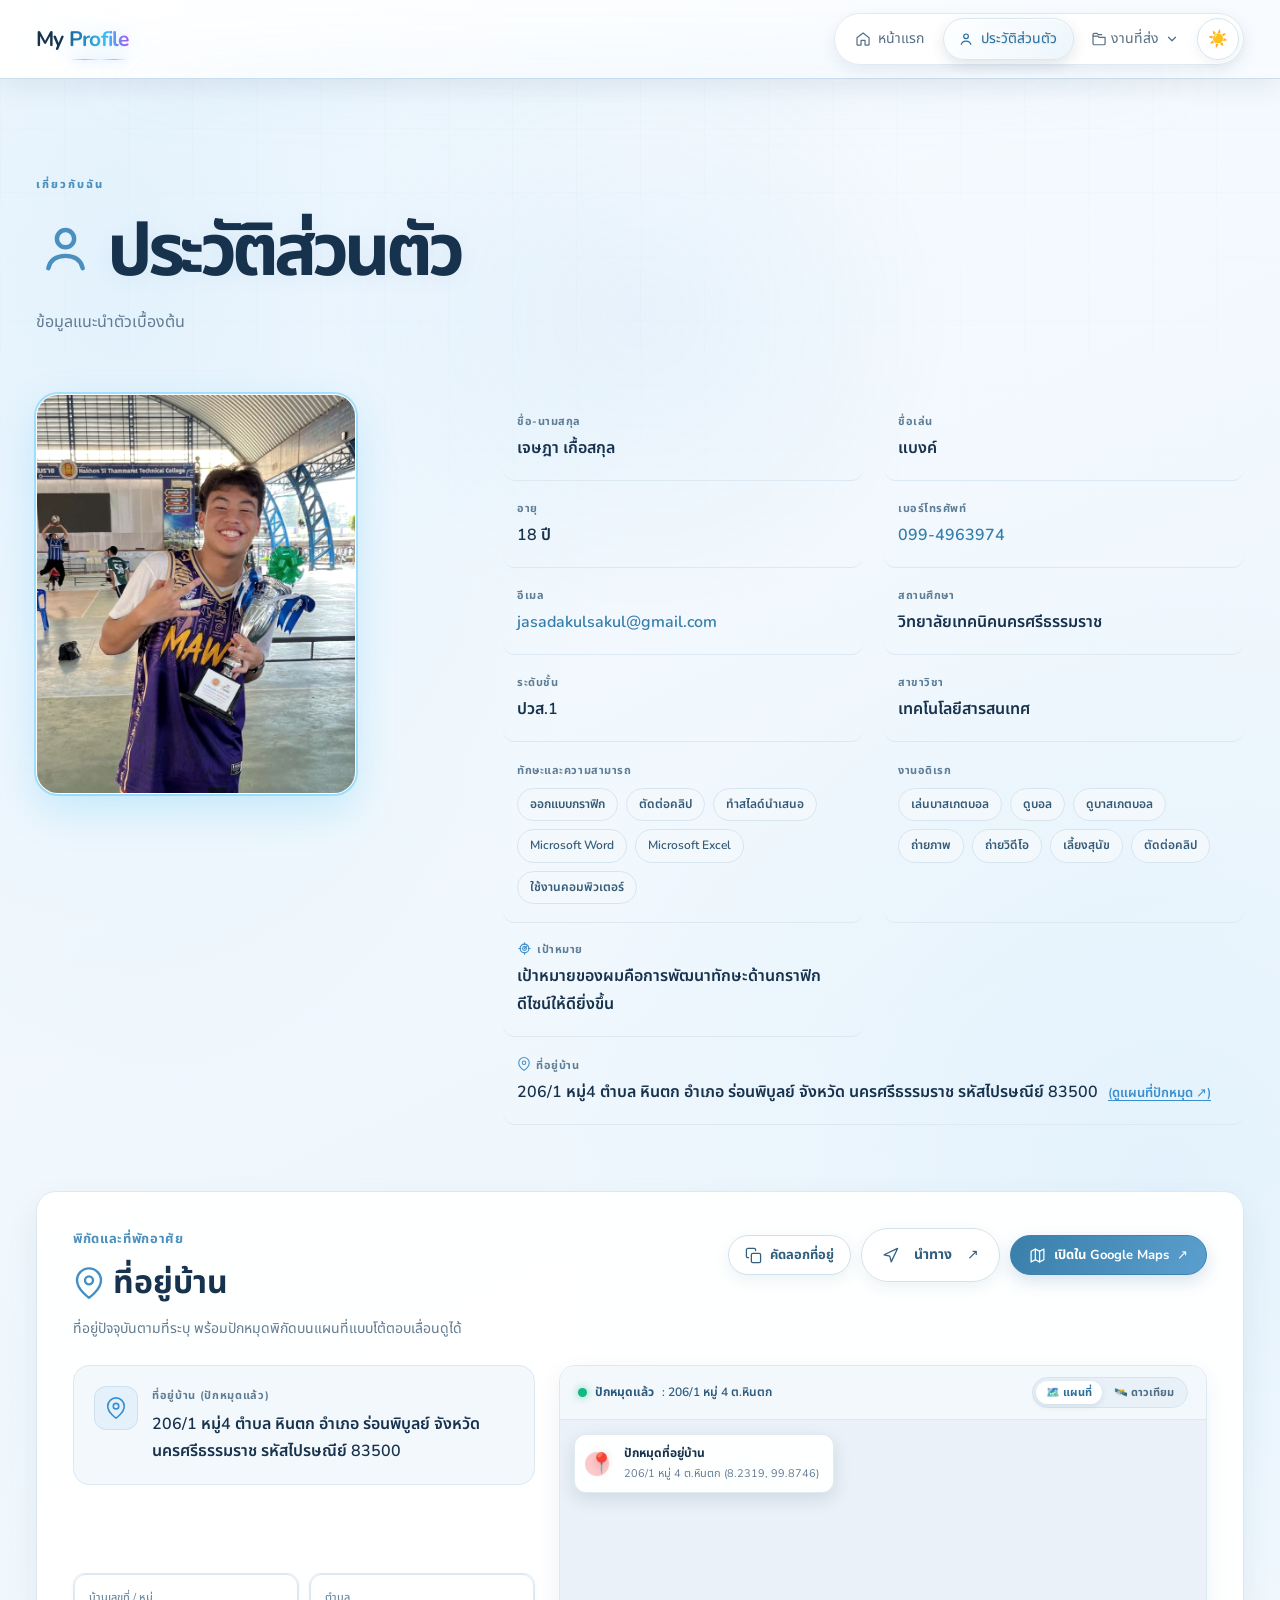
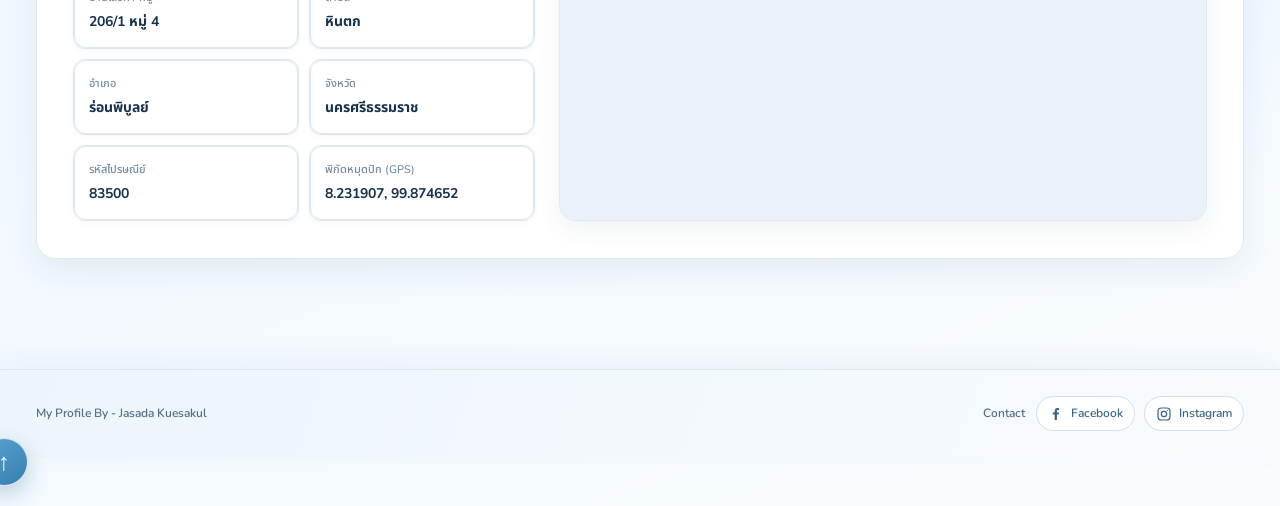
==== profile.html @ 39fc8a30 "Add 5 additional slides to Week 2 presentation (total 10 slides)" ====
<!DOCTYPE html>
<html lang="th">
<head>
  <meta charset="UTF-8">
  <meta name="viewport" content="width=device-width, initial-scale=1">
  <meta name="theme-color" content="#f5faff">
  <meta name="description" content="ประวัติส่วนตัวและข้อมูลแนะนำตัว">
  <title>My Profile | ประวัติส่วนตัว</title>
  <link rel="preconnect" href="https://fonts.googleapis.com">
  <link rel="preconnect" href="https://fonts.gstatic.com" crossorigin>
  <link href="https://fonts.googleapis.com/css2?family=Nunito:wght@400;500;600;700;800&family=Noto+Sans+Thai:wght@300;400;500;600;700&display=swap" rel="stylesheet">
  <link rel="stylesheet" href="style.css?v=15">
  <script src="script.js?v=9" defer></script>
</head>
<body>
  <div class="page-sparkles" aria-hidden="true">
    <span class="side-sparkle side-sparkle-left side-sparkle-1"></span>
    <span class="side-sparkle side-sparkle-right side-sparkle-2"></span>
    <span class="side-sparkle side-sparkle-left side-sparkle-3"></span>
    <span class="side-sparkle side-sparkle-right side-sparkle-4"></span>
    <span class="side-sparkle side-sparkle-left side-sparkle-5"></span>
    <span class="side-sparkle side-sparkle-right side-sparkle-6"></span>
    <span class="side-sparkle side-sparkle-left side-sparkle-7"></span>
    <span class="side-sparkle side-sparkle-right side-sparkle-8"></span>
    <span class="side-sparkle side-sparkle-left side-sparkle-9"></span>
    <span class="side-sparkle side-sparkle-right side-sparkle-10"></span>
  </div>
  <header class="site-header">
    <div class="header-inner">
      <a class="brand" href="index.html" aria-label="My Profile หน้าแรก">My <span class="brand-accent">Profile</span></a>
      <nav class="site-nav" aria-label="เมนูหลัก">
        <a class="nav-link" href="index.html"><svg class="ui-icon" aria-hidden="true" viewBox="0 0 24 24"><path d="m3 10 9-7 9 7v10a1 1 0 0 1-1 1h-5v-7H9v7H4a1 1 0 0 1-1-1z"></path></svg>หน้าแรก</a>
        <a class="nav-link is-active" href="profile.html" aria-current="page"><svg class="ui-icon" aria-hidden="true" viewBox="0 0 24 24"><circle cx="12" cy="8" r="3.5"></circle><path d="M5 20c.8-3.4 3.1-5 7-5s6.2 1.6 7 5"></path></svg>ประวัติส่วนตัว</a>
        <div class="nav-dropdown" id="nav-works-dropdown">
          <a class="nav-link nav-dropdown-link" href="works.html" id="works-dropdown-btn" aria-haspopup="true" aria-expanded="false">
            <svg class="ui-icon" aria-hidden="true" viewBox="0 0 24 24"><path d="M3 7.5h7l2 2h9v9a2 2 0 0 1-2 2H5a2 2 0 0 1-2-2z"></path><path d="M3 7V5.5a2 2 0 0 1 2-2h4l2 2h5"></path></svg>
            <span>งานที่ส่ง</span>
            <span class="dropdown-chevron-icon" aria-hidden="true">
              <svg viewBox="0 0 24 24"><path d="m6 9 6 6 6-6"></path></svg>
            </span>
          </a>
          <div class="nav-dropdown-menu" id="works-dropdown-menu" role="menu" aria-label="เลือกลำดับสัปดาห์งานที่ส่ง">
            <div class="dropdown-menu-header">
              <span class="dropdown-menu-title">เลือกดูตามสัปดาห์</span>
              <a class="dropdown-item-all" href="works.html" role="menuitem">ดูทั้งหมด</a>
            </div>
            <div class="dropdown-menu-grid">
              <a class="dropdown-item" href="works.html?week=1" role="menuitem" data-week="1"><span class="dropdown-badge">W1</span><span>สัปดาห์ที่ 1</span></a>
              <a class="dropdown-item" href="works.html?week=2" role="menuitem" data-week="2"><span class="dropdown-badge">W2</span><span>สัปดาห์ที่ 2</span></a>
              <a class="dropdown-item" href="works.html?week=3" role="menuitem" data-week="3"><span class="dropdown-badge">W3</span><span>สัปดาห์ที่ 3</span></a>
              <a class="dropdown-item" href="works.html?week=4" role="menuitem" data-week="4"><span class="dropdown-badge">W4</span><span>สัปดาห์ที่ 4</span></a>
              <a class="dropdown-item" href="works.html?week=5" role="menuitem" data-week="5"><span class="dropdown-badge">W5</span><span>สัปดาห์ที่ 5</span></a>
              <a class="dropdown-item" href="works.html?week=6" role="menuitem" data-week="6"><span class="dropdown-badge">W6</span><span>สัปดาห์ที่ 6</span></a>
              <a class="dropdown-item" href="works.html?week=7" role="menuitem" data-week="7"><span class="dropdown-badge">W7</span><span>สัปดาห์ที่ 7</span></a>
              <a class="dropdown-item" href="works.html?week=8" role="menuitem" data-week="8"><span class="dropdown-badge">W8</span><span>สัปดาห์ที่ 8</span></a>
              <a class="dropdown-item" href="works.html?week=9" role="menuitem" data-week="9"><span class="dropdown-badge">W9</span><span>สัปดาห์ที่ 9</span></a>
              <a class="dropdown-item" href="works.html?week=10" role="menuitem" data-week="10"><span class="dropdown-badge">W10</span><span>สัปดาห์ที่ 10</span></a>
              <a class="dropdown-item" href="works.html?week=11" role="menuitem" data-week="11"><span class="dropdown-badge">W11</span><span>สัปดาห์ที่ 11</span></a>
              <a class="dropdown-item" href="works.html?week=12" role="menuitem" data-week="12"><span class="dropdown-badge">W12</span><span>สัปดาห์ที่ 12</span></a>
              <a class="dropdown-item" href="works.html?week=13" role="menuitem" data-week="13"><span class="dropdown-badge">W13</span><span>สัปดาห์ที่ 13</span></a>
              <a class="dropdown-item" href="works.html?week=14" role="menuitem" data-week="14"><span class="dropdown-badge">W14</span><span>สัปดาห์ที่ 14</span></a>
              <a class="dropdown-item" href="works.html?week=15" role="menuitem" data-week="15"><span class="dropdown-badge">W15</span><span>สัปดาห์ที่ 15</span></a>
            </div>
          </div>
        </div>
      </nav>
    </div>
  </header>

  <main class="page-container content-page">
    <div class="page-heading">
      <p class="eyebrow">เกี่ยวกับฉัน</p>
      <h1><svg class="ui-icon profile-heading-icon" aria-hidden="true" viewBox="0 0 24 24"><circle cx="12" cy="8" r="3.5"></circle><path d="M5 20c.8-3.4 3.1-5 7-5s6.2 1.6 7 5"></path></svg>ประวัติส่วนตัว</h1>
      <p>ข้อมูลแนะนำตัวเบื้องต้น</p>
    </div>

    <section class="profile-layout" aria-label="ข้อมูลส่วนตัว">
      <div class="profile-photo-column">
        <div class="profile-image-frame profile-photo-frame">
          <img class="profile-photo" src="profile-sports-photo.jpg" alt="เจษฎา เกื้อสกุล ยืนถือถ้วยรางวัลในสนามกีฬา">
        </div>
      </div>
      <div class="profile-details">
        <dl class="profile-grid">
          <div class="profile-item"><dt>ชื่อ-นามสกุล</dt><dd>เจษฎา เกื้อสกุล</dd></div>
          <div class="profile-item"><dt>ชื่อเล่น</dt><dd>แบงค์</dd></div>
          <div class="profile-item"><dt>อายุ</dt><dd><span class="age-counter" data-counter="18" aria-label="18">18</span> ปี</dd></div>
          <div class="profile-item"><dt>เบอร์โทรศัพท์</dt><dd><a class="profile-contact-link" href="tel:+66994963974">099-4963974</a></dd></div>
          <div class="profile-item"><dt>อีเมล</dt><dd><a class="profile-contact-link" href="mailto:jasadakulsakul@gmail.com">jasadakulsakul@gmail.com</a></dd></div>
          <div class="profile-item"><dt>สถานศึกษา</dt><dd>วิทยาลัยเทคนิคนครศรีธรรมราช</dd></div>
          <div class="profile-item"><dt>ระดับชั้น</dt><dd>ปวส.1</dd></div>
          <div class="profile-item"><dt>สาขาวิชา</dt><dd>เทคโนโลยีสารสนเทศ</dd></div>
          <div class="profile-item">
            <dt>ทักษะและความสามารถ</dt>
            <dd>
              <ul class="profile-tags">
                <li>ออกแบบกราฟิก</li>
                <li>ตัดต่อคลิป</li>
                <li>ทำสไลด์นำเสนอ</li>
                <li>Microsoft Word</li>
                <li>Microsoft Excel</li>
                <li>ใช้งานคอมพิวเตอร์</li>
              </ul>
            </dd>
          </div>
          <div class="profile-item">
            <dt>งานอดิเรก</dt>
            <dd>
              <ul class="profile-tags">
                <li>เล่นบาสเกตบอล</li>
                <li>ดูบอล</li>
                <li>ดูบาสเกตบอล</li>
                <li>ถ่ายภาพ</li>
                <li>ถ่ายวิดีโอ</li>
                <li>เลี้ยงสุนัข</li>
                <li>ตัดต่อคลิป</li>
              </ul>
            </dd>
          </div>
          <div class="profile-item"><dt><svg class="ui-icon profile-goal-icon" aria-hidden="true" viewBox="0 0 24 24"><path d="M12 3v3"></path><path d="M12 18v3"></path><path d="M3 12h3"></path><path d="M18 12h3"></path><circle cx="12" cy="12" r="7"></circle><circle cx="12" cy="12" r="3"></circle><path d="m12 12 5-5"></path></svg>เป้าหมาย</dt><dd>เป้าหมายของผมคือการพัฒนาทักษะด้านกราฟิกดีไซน์ให้ดียิ่งขึ้น</dd></div>
          <div class="profile-item profile-item-wide">
            <dt><svg class="ui-icon profile-address-icon" aria-hidden="true" viewBox="0 0 24 24"><path d="M21 10c0 7-9 13-9 13s-9-6-9-13a9 9 0 0 1 18 0z"></path><circle cx="12" cy="10" r="3"></circle></svg>ที่อยู่บ้าน</dt>
            <dd>206/1 หมู่4 ตำบล หินตก อำเภอ ร่อนพิบูลย์ จังหวัด นครศรีธรรมราช รหัสไปรษณีย์ 83500 <a class="profile-contact-link address-jump-link" href="#address-heading">(ดูแผนที่ปักหมุด ↗)</a></dd>
          </div>
        </dl>
      </div>
    </section>

    <!-- ส่วนหัวข้อที่อยู่บ้าน และ แผนที่แบบเลื่อนดูได้ -->
    <section class="profile-address-section" aria-labelledby="address-heading">
      <div class="address-card">
        <div class="address-header">
          <div class="address-header-text">
            <p class="eyebrow">พิกัดและที่พักอาศัย</p>
            <h2 id="address-heading" class="address-heading">
              <svg class="ui-icon address-heading-icon" aria-hidden="true" viewBox="0 0 24 24">
                <path d="M21 10c0 7-9 13-9 13s-9-6-9-13a9 9 0 0 1 18 0z"></path>
                <circle cx="12" cy="10" r="3"></circle>
              </svg>
              ที่อยู่บ้าน
            </h2>
            <p class="address-subheading">ที่อยู่ปัจจุบันตามที่ระบุ พร้อมปักหมุดพิกัดบนแผนที่แบบโต้ตอบเลื่อนดูได้</p>
          </div>
          <div class="address-actions">
            <button type="button" class="button button-light address-copy-btn" id="copy-address-btn" aria-label="คัดลอกข้อความที่อยู่">
              <svg class="ui-icon" aria-hidden="true" viewBox="0 0 24 24">
                <rect x="9" y="9" width="13" height="13" rx="2" ry="2"></rect>
                <path d="M5 15H4a2 2 0 0 1-2-2V4a2 2 0 0 1 2-2h9a2 2 0 0 1 2 2v1"></path>
              </svg>
              <span>คัดลอกที่อยู่</span>
            </button>
            <a class="button button-light address-action-btn" href="https://www.google.com/maps/dir/?api=1&amp;destination=8.231907,99.874652" target="_blank" rel="noopener noreferrer" aria-label="ขอเส้นทางนำทางไปยังหมุดที่อยู่บ้าน">
              <svg class="ui-icon" aria-hidden="true" viewBox="0 0 24 24"><polygon points="3 11 22 2 13 21 11 13 3 11"></polygon></svg>
              <span>นำทาง</span>
              <span aria-hidden="true">↗</span>
            </a>
            <a class="button button-dark address-map-link" href="https://www.google.com/maps?q=8.231907,99.874652+(%E0%B8%97%E0%B8%B5%E0%B9%88%E0%B8%AD%E0%B8%A2%E0%B8%B9%E0%B9%88%E0%B8%9A%E0%B9%89%E0%B8%B2%E0%B8%99%20206%2F1%20%E0%B8%AB%E0%B8%A1%E0%B8%B9%E0%B9%884%20%E0%B8%95.%E0%B8%AB%E0%B8%B4%E0%B8%99%E0%B8%95%E0%B8%81)" target="_blank" rel="noopener noreferrer" aria-label="เปิดดูจุดปักหมุดบน Google Maps ในแท็บใหม่">
              <svg class="ui-icon" aria-hidden="true" viewBox="0 0 24 24">
                <polygon points="3 6 9 3 15 6 21 3 21 18 15 21 9 18 3 21"></polygon>
                <line x1="9" y1="3" x2="9" y2="18"></line>
                <line x1="15" y1="6" x2="15" y2="21"></line>
              </svg>
              <span>เปิดใน Google Maps</span>
              <span aria-hidden="true">↗</span>
            </a>
          </div>
        </div>

        <div class="address-content-grid">
          <div class="address-info-card">
            <div class="address-highlight-item">
              <span class="address-pin-icon-wrap" aria-hidden="true">
                <svg class="ui-icon" viewBox="0 0 24 24">
                  <path d="M21 10c0 7-9 13-9 13s-9-6-9-13a9 9 0 0 1 18 0z"></path>
                  <circle cx="12" cy="10" r="3"></circle>
                </svg>
              </span>
              <div class="address-highlight-text">
                <span class="address-badge-label">ที่อยู่บ้าน (ปักหมุดแล้ว)</span>
                <p class="address-primary-text">206/1 หมู่4 ตำบล หินตก อำเภอ ร่อนพิบูลย์ จังหวัด นครศรีธรรมราช รหัสไปรษณีย์ 83500</p>
              </div>
            </div>

            <div class="address-components-grid">
              <button type="button" class="address-chip" aria-pressed="false" aria-label="บ้านเลขที่ / หมู่: 206/1 หมู่ 4. คลิกเพื่อพลิกการ์ด">
                <span class="address-chip-inner">
                  <span class="address-chip-face address-chip-front"><span class="chip-key">บ้านเลขที่ / หมู่</span><span class="chip-val">206/1 หมู่ 4</span></span>
                  <span class="address-chip-face address-chip-back" aria-hidden="true"><span class="chip-key">ที่อยู่เต็ม</span><span class="chip-val">206/1 หมู่ 4 ต.หินตก อ.ร่อนพิบูลย์ จ.นครศรีธรรมราช 83500</span></span>
                </span>
              </button>
              <button type="button" class="address-chip" aria-pressed="false" aria-label="ตำบล: หินตก. คลิกเพื่อพลิกการ์ด">
                <span class="address-chip-inner">
                  <span class="address-chip-face address-chip-front"><span class="chip-key">ตำบล</span><span class="chip-val">หินตก</span></span>
                  <span class="address-chip-face address-chip-back" aria-hidden="true"><span class="chip-key">ที่อยู่เต็ม</span><span class="chip-val">206/1 หมู่ 4 ต.หินตก อ.ร่อนพิบูลย์ จ.นครศรีธรรมราช 83500</span></span>
                </span>
              </button>
              <button type="button" class="address-chip" aria-pressed="false" aria-label="อำเภอ: ร่อนพิบูลย์. คลิกเพื่อพลิกการ์ด">
                <span class="address-chip-inner">
                  <span class="address-chip-face address-chip-front"><span class="chip-key">อำเภอ</span><span class="chip-val">ร่อนพิบูลย์</span></span>
                  <span class="address-chip-face address-chip-back" aria-hidden="true"><span class="chip-key">ที่อยู่เต็ม</span><span class="chip-val">206/1 หมู่ 4 ต.หินตก อ.ร่อนพิบูลย์ จ.นครศรีธรรมราช 83500</span></span>
                </span>
              </button>
              <button type="button" class="address-chip" aria-pressed="false" aria-label="จังหวัด: นครศรีธรรมราช. คลิกเพื่อพลิกการ์ด">
                <span class="address-chip-inner">
                  <span class="address-chip-face address-chip-front"><span class="chip-key">จังหวัด</span><span class="chip-val">นครศรีธรรมราช</span></span>
                  <span class="address-chip-face address-chip-back" aria-hidden="true"><span class="chip-key">ที่อยู่เต็ม</span><span class="chip-val">206/1 หมู่ 4 ต.หินตก อ.ร่อนพิบูลย์ จ.นครศรีธรรมราช 83500</span></span>
                </span>
              </button>
              <button type="button" class="address-chip" aria-pressed="false" aria-label="รหัสไปรษณีย์: 83500. คลิกเพื่อพลิกการ์ด">
                <span class="address-chip-inner">
                  <span class="address-chip-face address-chip-front"><span class="chip-key">รหัสไปรษณีย์</span><span class="chip-val">83500</span></span>
                  <span class="address-chip-face address-chip-back" aria-hidden="true"><span class="chip-key">ที่อยู่เต็ม</span><span class="chip-val">206/1 หมู่ 4 ต.หินตก อ.ร่อนพิบูลย์ จ.นครศรีธรรมราช 83500</span></span>
                </span>
              </button>
              <button type="button" class="address-chip" aria-pressed="false" aria-label="พิกัดหมุดปัก GPS: 8.231907, 99.874652. คลิกเพื่อพลิกการ์ด">
                <span class="address-chip-inner">
                  <span class="address-chip-face address-chip-front"><span class="chip-key">พิกัดหมุดปัก (GPS)</span><span class="chip-val">8.231907, 99.874652</span></span>
                  <span class="address-chip-face address-chip-back" aria-hidden="true"><span class="chip-key">ที่อยู่เต็ม</span><span class="chip-val">206/1 หมู่ 4 ต.หินตก อ.ร่อนพิบูลย์ จ.นครศรีธรรมราช 83500</span></span>
                </span>
              </button>
            </div>
          </div>

          <div class="address-map-card">
            <div class="address-map-header">
              <span class="map-status-pill">
                <span class="map-live-dot" aria-hidden="true"></span>
                <strong>ปักหมุดแล้ว</strong>: 206/1 หมู่ 4 ต.หินตก
              </span>
              <div class="map-mode-toggle" role="group" aria-label="สลับรูปแบบแผนที่">
                <button type="button" class="map-mode-btn is-active" id="map-mode-road" aria-pressed="true">🗺️ แผนที่</button>
                <button type="button" class="map-mode-btn" id="map-mode-sat" aria-pressed="false">🛰️ ดาวเทียม</button>
              </div>
            </div>
            <div class="address-map-frame-wrapper">
              <iframe
                id="address-map-iframe"
                class="address-map-iframe"
                src="https://maps.google.com/maps?q=8.231907,99.874652+(%E0%B8%97%E0%B8%B5%E0%B9%88%E0%B8%AD%E0%B8%A2%E0%B8%B9%E0%B9%88%E0%B8%9A%E0%B9%89%E0%B8%B2%E0%B8%99%20206%2F1%20%E0%B8%AB%E0%B8%A1%E0%B8%B9%E0%B9%884%20%E0%B8%95.%E0%B8%AB%E0%B8%B4%E0%B8%99%E0%B8%95%E0%B8%81)&amp;t=&amp;z=16&amp;ie=UTF8&amp;iwloc=B&amp;output=embed"
                width="100%"
                height="390"
                loading="lazy"
                allowfullscreen
                referrerpolicy="no-referrer-when-downgrade"
                title="ปักหมุดที่อยู่บ้าน 206/1 หมู่4 ตำบล หินตก อำเภอ ร่อนพิบูลย์ จังหวัด นครศรีธรรมราช">
              </iframe>
              <div class="map-pin-badge-overlay" aria-label="ข้อมูลหมุดปัก">
                <span class="map-pin-pulse" aria-hidden="true"></span>
                <span class="map-pin-icon" aria-hidden="true">📍</span>
                <div class="map-pin-text">
                  <span class="map-pin-title">ปักหมุดที่อยู่บ้าน</span>
                  <span class="map-pin-sub">206/1 หมู่ 4 ต.หินตก (8.2319, 99.8746)</span>
                </div>
              </div>
            </div>
          </div>
        </div>
      </div>
    </section>
  </main>

  <footer class="site-footer">
    <div class="footer-inner">
      <span>My Profile By - Jasada Kuesakul</span>
      <nav class="footer-socials" aria-label="โซเชียลมีเดีย">
        <span class="footer-contact-label">Contact</span>
        <a class="footer-social-link footer-social-facebook" href="https://www.facebook.com/elzx.683364?locale=th_TH" target="_blank" rel="noopener noreferrer" aria-label="Facebook">
          <svg aria-hidden="true" viewBox="0 0 24 24"><path d="M13.4 21v-8.2h2.8l.4-3.2h-3.2v-2c0-.9.3-1.5 1.6-1.5h1.7V3.2c-.3 0-1.3-.2-2.5-.2-2.5 0-4.2 1.5-4.2 4.3v2.3H7.2v3.2H10V21z"></path></svg>
          <span>Facebook</span>
        </a>
        <a class="footer-social-link footer-social-instagram" href="https://www.instagram.com/elzvxrq?vrfl=MTNldDZkaDlvZ2VpaA%3D%3D&amp;utm_source=qr" target="_blank" rel="noopener noreferrer" aria-label="Instagram">
          <svg aria-hidden="true" viewBox="0 0 24 24"><rect x="3" y="3" width="18" height="18" rx="5"></rect><circle cx="12" cy="12" r="4"></circle><circle cx="17.5" cy="6.5" r="1" class="instagram-dot"></circle></svg>
          <span>Instagram</span>
        </a>
      </nav>
    </div>
  </footer>
</body>
</html>
---- style.css ----
:root {
  color-scheme: light;
  --ink: #142b49;
  --muted: #60728a;
  --line: #d7e0e9;
  --paper: #fff;
  --canvas: #f5f8fc;
  --soft: #eaf1f8;
  --blue: #378fd0;
  font-family: "Nunito", "Noto Sans Thai", Tahoma, sans-serif;
  font-synthesis: none;
  text-rendering: optimizeLegibility;
}

* { box-sizing: border-box; }
body { min-width: 0; min-height: 100vh; margin: 0; display: flex; flex-direction: column; color: var(--ink); background: var(--canvas); font-size: 15px; line-height: 1.75; }
body :not(input):not(textarea):not([contenteditable="true"]) {
  -webkit-user-select: none;
  user-select: none;
}
input, textarea, [contenteditable="true"] {
  -webkit-user-select: text;
  user-select: text;
}
img { -webkit-user-drag: none; user-drag: none; }
.page-sparkles { position: fixed; z-index: 2; inset: 0; overflow: hidden; pointer-events: none; }
.side-sparkle {
  position: absolute;
  width: 15px;
  height: 15px;
  background: #68bce9;
  clip-path: polygon(50% 0, 61% 39%, 100% 50%, 61% 61%, 50% 100%, 39% 61%, 0 50%, 39% 39%);
  filter: drop-shadow(0 0 5px rgba(104, 188, 233, .55));
  animation: side-sparkle-twinkle 3.8s ease-in-out infinite both;
}
.side-sparkle-right { background: #ed91aa; filter: drop-shadow(0 0 5px rgba(237, 145, 170, .55)); }
.side-sparkle-1 { top: 9%; left: 3%; animation-delay: .1s; }
.side-sparkle-2 { top: 17%; right: 3%; width: 12px; height: 12px; animation-delay: 1.3s; }
.side-sparkle-3 { top: 29%; left: 5%; width: 10px; height: 10px; animation-delay: 2.2s; }
.side-sparkle-4 { top: 38%; right: 5%; animation-delay: .8s; }
.side-sparkle-5 { top: 51%; left: 2%; width: 13px; height: 13px; animation-delay: 1.8s; }
.side-sparkle-6 { top: 62%; right: 2%; width: 10px; height: 10px; animation-delay: .4s; }
.side-sparkle-7 { top: 73%; left: 5%; animation-delay: 2.7s; }
.side-sparkle-8 { top: 81%; right: 4%; width: 13px; height: 13px; animation-delay: 1.6s; }
.side-sparkle-9 { top: 92%; left: 3%; width: 9px; height: 9px; animation-delay: .7s; }
.side-sparkle-10 { top: 95%; right: 3%; width: 9px; height: 9px; animation-delay: 2.4s; }
.site-header, body > main, .site-footer { position: relative; z-index: 1; }
a { color: inherit; text-decoration: none; }
button, input, textarea { font: inherit; }
button { color: inherit; }

.site-header {
  position: relative;
  isolation: isolate;
  border-bottom: 1px solid #24486b;
  background:
    radial-gradient(ellipse at 18% 0%, rgba(88, 169, 235, .2), transparent 42%),
    radial-gradient(ellipse at 82% 100%, rgba(62, 137, 207, .22), transparent 48%),
    linear-gradient(110deg, #142b49 0%, #193858 58%, #214b70 100%);
  box-shadow: 0 10px 32px rgba(31, 111, 180, .16);
}

.site-header::after {
  position: absolute;
  z-index: -1;
  right: 8%;
  bottom: -13px;
  left: 8%;
  height: 22px;
  border-radius: 50%;
  background: rgba(77, 164, 235, .38);
  filter: blur(20px);
  content: "";
  pointer-events: none;
}
.header-banner {
  position: relative;
  width: 100%;
  overflow: hidden;
  contain: paint;
  background: #142b49;
}
.header-banner::before, .header-banner::after {
  position: absolute;
  z-index: 1;
  content: "";
  pointer-events: none;
}
.header-banner::before {
  top: -35%;
  bottom: -35%;
  left: -32%;
  width: 15%;
  background: linear-gradient(90deg, transparent, rgba(83, 190, 255, .12) 25%, rgba(164, 230, 255, .62) 50%, rgba(83, 190, 255, .12) 75%, transparent);
  filter: blur(3px);
  transform: skewX(-24deg);
  animation: banner-laser-sweep 8s ease-in-out infinite;
}
.header-banner::after {
  inset: 0;
  border: 1px solid rgba(135, 207, 255, .38);
  box-shadow: inset 0 0 24px rgba(73, 169, 255, .18);
  animation: banner-frame-glow 3.6s ease-in-out infinite;
}
.header-banner img { position: relative; z-index: 0; width: 100%; height: auto; display: block; }
.banner-meteor {
  position: absolute;
  z-index: 4;
  top: 15%;
  left: 82%;
  width: clamp(52px, 11vw, 150px);
  height: 2px;
  border-radius: 999px;
  background: linear-gradient(90deg, #fff 0%, #d9f6ff 4%, rgba(104, 203, 255, .78) 22%, rgba(89, 175, 255, .28) 62%, transparent 100%);
  box-shadow: 0 0 7px rgba(132, 218, 255, .72), 0 0 20px rgba(70, 165, 255, .34);
  opacity: 0;
  pointer-events: none;
  mix-blend-mode: screen;
  transform: rotate(-38deg);
  animation: banner-meteor-fall 5.6s ease-in infinite;
}
.banner-meteor::before {
  position: absolute;
  top: 50%;
  left: 0;
  width: 8px;
  height: 8px;
  border-radius: 50%;
  background: #f2fcff;
  box-shadow: 0 0 7px 3px #8bdcff, 0 0 22px 8px rgba(76, 174, 255, .65);
  content: "";
  pointer-events: none;
  transform: translate(-50%, -50%);
}
.banner-meteor-two { top: 38%; left: 85%; animation-delay: 1.4s; animation-duration: 6.2s; }
.banner-meteor-three { top: 4%; left: 62%; animation-delay: 2.8s; animation-duration: 5.2s; }
.banner-meteor-four { top: 62%; left: 82%; animation-delay: 4s; animation-duration: 6.6s; }
.banner-meteor-two::before { width: 6px; height: 6px; }
.banner-meteor-three::before { width: 5px; height: 5px; }
.banner-profile-scan {
  position: absolute;
  z-index: 3;
  top: 18%;
  left: 32%;
  width: 32%;
  height: 58%;
  pointer-events: none;
  mix-blend-mode: screen;
  -webkit-mask-image: radial-gradient(ellipse 78% 76% at center, #000 0%, rgba(0, 0, 0, .72) 52%, transparent 100%);
  mask-image: radial-gradient(ellipse 78% 76% at center, #000 0%, rgba(0, 0, 0, .72) 52%, transparent 100%);
}
.banner-profile-scan::before, .banner-profile-scan::after {
  position: absolute;
  content: "";
  pointer-events: none;
}
.banner-profile-scan::before {
  inset: 0;
  background: radial-gradient(ellipse at center, rgba(92, 190, 255, .14), rgba(85, 180, 255, .06) 48%, transparent 76%);
  filter: blur(16px);
  animation: banner-profile-glow 5s ease-in-out infinite;
}
.banner-profile-scan::after {
  display: none;
}
.banner-orbit-ring, .banner-orbit-trail, .banner-energy-line, .banner-glint { position: absolute; z-index: 2; pointer-events: none; }
.banner-orbit-ring, .banner-orbit-trail {
  top: 26%;
  left: 70%;
  width: 16.5%;
  aspect-ratio: 1;
  border-radius: 50%;
}
.banner-orbit-ring {
  background: conic-gradient(from 0deg, transparent 0 65%, #52c7ff 75%, #fff 78%, #338dff 82%, transparent 92%);
  -webkit-mask: radial-gradient(farthest-side, transparent calc(100% - 2px), #000 calc(100% - 1px));
  mask: radial-gradient(farthest-side, transparent calc(100% - 2px), #000 calc(100% - 1px));
  filter: drop-shadow(0 0 5px rgba(67, 182, 255, .9));
  animation: banner-orbit-spin 5s linear infinite;
}
.banner-orbit-trail {
  border: 1px dashed rgba(94, 192, 255, .65);
  transform: rotate(-28deg) scale(1.08, .88);
  animation: banner-trail-spin 14s linear infinite, banner-trail-pulse 3s ease-in-out infinite;
}
.banner-energy-line {
  top: 70%;
  left: 13%;
  width: 30%;
  height: 2px;
  background: linear-gradient(90deg, transparent, rgba(83, 190, 255, .2), #9ce8ff, rgba(83, 190, 255, .2), transparent);
  box-shadow: 0 0 8px 2px rgba(62, 170, 255, .55);
  transform: rotate(-28deg);
  transform-origin: left center;
  animation: banner-energy-pulse 4.8s ease-in-out infinite;
}
.banner-glint {
  width: 7px;
  height: 7px;
  border-radius: 50%;
  background: #c6f3ff;
  box-shadow: 0 0 5px 2px #65caff, 0 0 15px 5px rgba(63, 164, 255, .7);
  animation: banner-glint-pop 3.4s ease-in-out infinite;
}
.banner-glint-one { top: 29%; left: 69.7%; }
.banner-glint-two { top: 69%; left: 86%; animation-delay: 1.1s; }
.banner-glint-three { top: 24%; left: 87%; width: 5px; height: 5px; animation-delay: 2.2s; }
.header-inner, .page-container, .footer-inner { width: min(1120px, calc(100% - 64px)); margin-inline: auto; }
.header-inner { min-height: 76px; display: flex; align-items: center; justify-content: space-between; gap: 28px; }
.brand, .site-nav { position: relative; z-index: 1; }
.brand { color: #fff; font-size: 19px; font-weight: 700; letter-spacing: -.04em; }
.brand-accent {
  position: relative;
  color: #9bd5ff;
  background: linear-gradient(100deg, #8fcaff 12%, #e1f5ff 48%, #75bdff 82%);
  background-clip: text;
  -webkit-background-clip: text;
  -webkit-text-fill-color: transparent;
  filter: drop-shadow(0 0 7px rgba(117, 189, 255, .28));
}
.brand-accent::after {
  position: absolute;
  right: 2%;
  bottom: -.12em;
  left: 2%;
  height: 1px;
  border-radius: 999px;
  background: linear-gradient(90deg, transparent, #75bdff 25%, #e1f5ff 52%, #75bdff 78%, transparent);
  box-shadow: 0 0 7px rgba(117, 189, 255, .7);
  content: "";
  opacity: .8;
}
.ui-icon { width: 1.15em; height: 1.15em; flex: 0 0 auto; display: inline-block; fill: none; stroke: currentColor; stroke-width: 1.8; stroke-linecap: round; stroke-linejoin: round; vertical-align: -.16em; }
.heading-period { color: var(--blue); }
.site-nav {
  position: relative;
  padding: 5px;
  display: flex;
  align-items: center;
  gap: 5px;
  border: 1px solid rgba(198, 226, 250, .14);
  border-radius: 999px;
  background: rgba(255, 255, 255, .075);
  box-shadow: inset 0 1px rgba(255, 255, 255, .08), 0 5px 18px rgba(7, 22, 39, .12);
  -webkit-backdrop-filter: blur(12px);
  backdrop-filter: blur(12px);
}
.site-nav::before {
  position: absolute;
  z-index: 0;
  top: 5px;
  bottom: 5px;
  left: 0;
  box-sizing: border-box;
  width: var(--nav-indicator-width, 0);
  border: 1px solid rgba(166, 218, 255, .35);
  border-radius: 999px;
  background: linear-gradient(135deg, rgba(143, 202, 255, .26), rgba(92, 165, 224, .12));
  box-shadow: inset 0 1px rgba(255, 255, 255, .16), 0 0 18px rgba(100, 183, 255, .14);
  content: "";
  opacity: 0;
  transform: translateX(var(--nav-indicator-x, 0));
  transition: transform .48s cubic-bezier(.22, .8, .25, 1), width .48s cubic-bezier(.22, .8, .25, 1), opacity .2s ease;
  pointer-events: none;
}
.site-nav.has-active-indicator::before { opacity: 1; }
.nav-link {
  position: relative;
  z-index: 1;
  min-height: 42px;
  padding: 0 15px;
  display: inline-flex;
  align-items: center;
  gap: 7px;
  border: 1px solid transparent;
  border-radius: 999px;
  color: #d6e5f4;
  font-size: 14px;
  transition: color .2s ease, background-color .2s ease, border-color .2s ease, box-shadow .2s ease, transform .2s ease;
}
.nav-link:hover, .nav-link.is-active { color: #fff; }
.nav-link:hover { background: rgba(255, 255, 255, .1); text-shadow: 0 0 14px rgba(143, 202, 255, .72); }
.nav-link:hover .ui-icon { transform: translateY(-1px); }
.nav-link .ui-icon { transition: transform .2s ease; }
.nav-link.is-active { background: transparent; }
.nav-link:focus-visible { outline: 2px solid #9bd5ff; outline-offset: 3px; }

.hero { position: relative; isolation: isolate; min-height: 590px; display: grid; grid-template-columns: 1.1fr .9fr; align-items: center; gap: clamp(48px, 9vw, 120px); padding-block: 72px; }
.hero::before, .hero::after {
  position: absolute;
  z-index: 0;
  width: 23px;
  height: 23px;
  background: #378fd0;
  filter: drop-shadow(0 0 5px rgba(55, 143, 208, .4));
  clip-path: polygon(50% 0, 61% 39%, 100% 50%, 61% 61%, 50% 100%, 39% 61%, 0 50%, 39% 39%);
  content: "";
  opacity: .85;
  pointer-events: none;
  animation: sparkle-twinkle 2.8s ease-in-out infinite;
}
.hero::before { top: 14%; right: 43%; }
.hero::after {
  bottom: 17%;
  left: 49%;
  width: 16px;
  height: 16px;
  background: #f28eaa;
  filter: drop-shadow(0 0 5px rgba(242, 142, 170, .45));
  animation-delay: 1.7s;
}
.hero > * { position: relative; z-index: 1; }
.hero > .hero-sparkle {
  position: absolute;
  z-index: 2;
  width: 13px;
  height: 13px;
  border-radius: 50%;
  background: #8bcdf0;
  box-shadow: 0 0 9px 2px rgba(101, 185, 239, .45);
  clip-path: polygon(50% 0, 61% 39%, 100% 50%, 61% 61%, 50% 100%, 39% 61%, 0 50%, 39% 39%);
  content: "";
  pointer-events: none;
  animation: sparkle-twinkle 3.1s ease-in-out infinite;
}
.hero-sparkle-one { top: 29%; left: 42%; animation-delay: .4s !important; }
.hero-sparkle-two { top: 58%; left: 45%; width: 9px !important; height: 9px !important; background: #f28eaa !important; animation-delay: 1.1s !important; }
.hero-sparkle-three { right: 3%; bottom: 28%; width: 10px !important; height: 10px !important; animation-delay: 1.8s !important; }
.hero-sparkle-four { bottom: 8%; left: 37%; width: 7px !important; height: 7px !important; background: #f28eaa !important; animation-delay: 2.4s !important; }
.hero-copy { max-width: 550px; }
.eyebrow { margin: 0 0 12px; color: var(--muted); font-size: 12px; font-weight: 600; letter-spacing: .1em; }
.hero h1, .page-heading h1 { margin: 0; font-size: clamp(34px, 5vw, 56px); font-weight: 600; line-height: 1.3; letter-spacing: -.045em; }
.welcome-icon { width: .65em; height: .65em; margin-right: .12em; color: #378fd0; vertical-align: .02em; }
.hero h1 > span {
  position: relative;
  display: inline-block;
  color: #315d8b;
  font-size: 1.12em;
  font-weight: 800;
  letter-spacing: -.055em;
  background: linear-gradient(105deg, #214c78 8%, #378fd0 38%, #a9eaff 50%, #378fd0 62%, #214c78 92%);
  background-size: 220% 100%;
  background-clip: text;
  -webkit-background-clip: text;
  -webkit-text-fill-color: transparent;
  filter: drop-shadow(0 3px 7px rgba(55, 143, 208, .2));
  animation: profile-title-shimmer 6s ease-in-out infinite;
}
.hero h1 > span::after {
  position: absolute;
  right: 5%;
  bottom: -.04em;
  left: 1%;
  height: 3px;
  border-radius: 999px;
  background: linear-gradient(90deg, #378fd0, #a9eaff 52%, rgba(55, 143, 208, 0));
  box-shadow: 0 0 10px rgba(55, 143, 208, .35);
  content: "";
  transform: scaleX(.82);
  transform-origin: left;
  animation: profile-title-underline 3s ease-in-out infinite;
}
.welcome-profile-icon { width: .58em; height: .58em; margin-left: .12em; color: #378fd0; stroke: currentColor; vertical-align: .02em; }
.hero-description { max-width: 485px; margin: 21px 0 27px; color: var(--muted); font-size: 16px; }
.button-row { display: flex; flex-wrap: wrap; gap: 12px; }
.button { min-height: 46px; padding: 10px 18px; display: inline-flex; align-items: center; justify-content: center; gap: 12px; border: 1px solid var(--ink); border-radius: 3px; cursor: pointer; font-size: 14px; font-weight: 500; transition: background-color .18s ease, color .18s ease, transform .18s ease; }
.button .ui-icon { width: 17px; height: 17px; }
.button:hover { transform: translateY(-2px); box-shadow: 0 7px 18px rgba(20, 43, 73, .16); }
.button-dark { color: var(--paper); background: var(--ink); }
.button-dark:hover { background: #0d213b; }
.button-light { color: var(--ink); background: transparent; }
.button-light:hover { background: var(--soft); }
.hero-note { margin: 18px 0 0; color: var(--muted); font-size: 12px; }
.hero-image-frame, .profile-image-frame { border: 1px solid #111; border-radius: 18px; background: #f0f3f7; }
.hero-image-frame {
  width: min(100%, 360px);
  aspect-ratio: 4 / 5;
  justify-self: end;
  margin: 0;
  padding: 4px 4px 32px;
  display: flex;
  flex-direction: column;
  gap: 6px;
  border: 1px solid #747c83;
  border-radius: 3px;
  background: linear-gradient(145deg, #fff 0%, #f7f7f6 100%);
  box-shadow: 0 12px 26px rgba(20, 43, 73, .16), 3px 4px 0 rgba(20, 43, 73, .12);
  transform: rotate(4deg);
  transition: transform .3s ease, box-shadow .3s ease;
}
.hero-image-crop {
  width: 100%;
  min-height: 0;
  flex: 1;
  overflow: hidden;
  border: 1px solid #c5c6c7;
}
.hero-image-frame img {
  width: 100%;
  height: 100%;
  display: block;
  object-fit: cover;
  object-position: center 38%;
  transition: filter .3s ease;
}
.home-skills { padding-block: 0 54px; display: grid; grid-template-columns: repeat(2, minmax(0, 1fr)); gap: 20px; }
.home-skill-card { min-width: 0; padding: 22px; border: 1px solid #d5e1ec; border-radius: 12px; background: white; box-shadow: 0 5px 18px rgba(20, 43, 73, .06); transition: transform .2s ease, box-shadow .2s ease, border-color .2s ease; }
.home-skill-card:hover { transform: translateY(-3px); border-color: #91bde1; box-shadow: 0 12px 24px rgba(20, 43, 73, .1); }
.home-skill-card .eyebrow { margin-bottom: 4px; color: #378fd0; }
.home-skill-card h2 { margin: 0; font-size: 20px; font-weight: 700; }
.home-skill-heading-icon { margin-right: 5px; color: var(--blue); }
.home-skill-card .profile-tags { margin-top: 13px; }
.home-education { padding-block: 58px 72px; border-top: 1px solid var(--line); }
.education-heading { text-align: center; }
.education-heading .eyebrow { margin-bottom: 5px; }
.education-heading h2 { margin: 0; font-size: clamp(27px, 3.5vw, 36px); font-weight: 700; }
.education-title-icon { width: .86em; height: .86em; color: #378fd0; }
.education-heading > p:last-child { margin: 7px 0 0; color: var(--muted); font-size: 14px; }
.education-timeline {
  --education-gap: 22px;
  position: relative;
  width: 100%;
  max-width: 100%;
  margin: 38px auto 0;
  padding: 20px 22px 34px;
  display: flex;
  gap: var(--education-gap);
  overflow-x: auto;
  overflow-y: hidden;
  list-style: none;
  scroll-snap-type: x proximity;
  scrollbar-color: #378fd0 #eaf1f8;
  scrollbar-width: thin;
}
.education-timeline:focus-visible { outline: 2px solid var(--blue); outline-offset: 3px; }
.education-timeline::before { position: absolute; top: 21px; left: 22px; right: 22px; height: 2px; background: linear-gradient(90deg, #8bc9fa, #315d8b); content: ""; }
.education-item {
  position: relative;
  flex: 0 0 225px;
  min-width: 0;
  padding-top: 34px;
  display: flex;
  align-items: stretch;
  scroll-snap-align: start;
}
.education-item:not(:last-child)::after {
  position: absolute;
  z-index: 1;
  top: 17px;
  left: 50%;
  width: calc(100% + var(--education-gap));
  height: 10px;
  background: linear-gradient(90deg, #75bdff 0%, #c1e8ff 30%, #378fd0 52%, #286ca8 75%, #75bdff 100%);
  background-size: 220% 100%;
  clip-path: polygon(0 38%, calc(100% - 11px) 38%, calc(100% - 11px) 0, 100% 50%, calc(100% - 11px) 100%, calc(100% - 11px) 62%, 0 62%);
  content: "";
  filter: drop-shadow(0 1px 2px rgba(20, 43, 73, .25));
  animation: education-line-flow 4s linear infinite;
}
.education-node { position: absolute; z-index: 2; top: 14px; left: 50%; width: 16px; height: 16px; border: 3px solid white; border-radius: 50%; background: #378fd0; box-shadow: 0 0 0 2px #378fd0, 0 0 14px rgba(55, 143, 208, .3); transform: translateX(-50%); }
.education-node::after { position: absolute; inset: -7px; border: 1px solid rgba(55, 143, 208, .52); border-radius: inherit; content: ""; animation: education-node-pulse 2.8s ease-out infinite; }
.education-card { width: 100%; padding: 16px 18px; border: 1px solid #d5e1ec; border-radius: 10px; background: white; box-shadow: 0 5px 18px rgba(20, 43, 73, .06); transition: transform .25s ease, box-shadow .25s ease, border-color .25s ease; }
.education-card:hover { border-color: #378fd0; box-shadow: 0 24px 42px rgba(20, 75, 125, .3), 0 0 0 4px rgba(102, 169, 220, .2); }
.education-logo { width: 58px; height: 58px; margin-bottom: 7px; display: block; object-fit: contain; transition: transform .25s ease; }
.education-item-left .education-card, .education-item-right .education-card { text-align: left; }
.education-years { margin: 0 0 4px; color: #378fd0; font-size: 12px; font-weight: 800; letter-spacing: .04em; }
.education-card h3 { margin: 0; font-size: 16px; font-weight: 700; }
.education-card > p:not(.education-years) { margin: 3px 0 0; color: var(--muted); font-size: 13px; line-height: 1.6; }
.education-card .education-school { color: var(--ink) !important; font-weight: 600; }

@media (min-width: 900px) {
  .education-timeline {
    max-width: 100%;
    overflow: visible;
  }
  .education-item { flex: 1 1 0; }
}

.content-page { flex: 1; padding-block: 65px 88px; }
.page-heading { max-width: 650px; }
.page-heading h1 { font-size: clamp(32px, 4vw, 44px); }
.profile-heading-icon { width: .82em; height: .82em; margin-right: .16em; color: #378fd0; vertical-align: -.04em; }
.works-heading-icon { width: .82em; height: .82em; margin-right: .16em; color: #378fd0; vertical-align: -.04em; }
.page-heading > p:last-child { margin: 12px 0 0; color: var(--muted); }
.profile-layout { margin-top: 42px; display: grid; grid-template-columns: 320px 1fr; align-items: start; gap: 48px; }
.profile-photo-column { max-width: 320px; }
.profile-image-frame { width: 100%; aspect-ratio: 4 / 5; }
.profile-photo-frame { overflow: hidden; box-shadow: 0 12px 28px rgba(17, 31, 49, .22); transition: transform .25s ease, box-shadow .25s ease; }
.profile-photo { width: 100%; height: 100%; display: block; object-fit: cover; object-position: center 28%; transition: transform .35s ease; }
.profile-photo-column:hover .profile-photo-frame { transform: translateY(-8px) scale(1.025); box-shadow: 0 22px 38px rgba(17, 31, 49, .32); }
.profile-photo-column:hover .profile-photo { transform: scale(1.04); }
.sample-caption { margin: 9px 0 0; color: var(--muted); font-size: 12px; text-align: center; }
.profile-details { min-width: 0; }
.sample-notice { margin: 0 0 18px; padding: 10px 14px; border-left: 2px solid var(--blue); color: #45566c; background: #eaf1f8; font-size: 13px; }
.profile-grid { margin: 0; display: grid; grid-template-columns: repeat(2, minmax(0, 1fr)); gap: 0 28px; }
.profile-item { min-width: 0; padding: 14px 12px; border-bottom: 1px solid var(--line); border-radius: 8px; transition: background-color .2s ease, transform .2s ease; }
.profile-item:hover { background: #edf4fb; transform: translateX(3px); }
.profile-item dt { color: var(--muted); font-size: 12px; }
.profile-goal-icon { width: 15px; height: 15px; margin-right: 5px; color: #378fd0; vertical-align: -3px; }
.profile-item dd { margin: 3px 0 0; overflow-wrap: anywhere; font-weight: 500; }
.profile-contact-link { color: inherit; text-decoration: none; }
.profile-contact-link:hover { color: #315d8b; }
.profile-tags { margin: 8px 0 0; padding: 0; display: flex; flex-wrap: wrap; gap: 7px; list-style: none; }
.profile-tags li { padding: 4px 10px; display: inline-flex; align-items: center; gap: 6px; border: 1px solid #d5e1ec; border-radius: 999px; color: #315d8b; background: #f3f7fb; font-size: 12px; font-weight: 500; line-height: 1.6; }
.profile-tags li > span[aria-hidden="true"] { display: inline-block; transition: transform .2s ease; }
.home-skill-card .profile-tags li { cursor: default; transition: color .2s ease, background-color .2s ease, border-color .2s ease, box-shadow .2s ease, transform .2s ease; }
.home-skill-card .profile-tags li:hover { transform: translateY(-3px); border-color: #75aee0; color: #173b60; background: #e7f3ff; box-shadow: 0 5px 12px rgba(42, 110, 172, .16); }
.home-skill-card .profile-tags li:hover > span[aria-hidden="true"] { transform: scale(1.18) rotate(-7deg); }
.home-skill-heading-icon { display: inline-block; transition: transform .25s ease, color .25s ease; }
.home-skill-card:hover .home-skill-heading-icon { color: #75aee0; transform: rotate(12deg) scale(1.12); }
.profile-item-wide { grid-column: 1 / -1; }
.edit-tip { margin: 18px 0 0; color: var(--muted); font-size: 12px; }
.edit-tip code { padding: 2px 5px; background: #eaeae7; color: var(--ink); }

.works-heading { display: flex; align-items: end; justify-content: space-between; gap: 24px; }
.works-controls { flex: 0 0 auto; margin-bottom: 4px; display: flex; flex-wrap: wrap; justify-content: end; gap: 10px; }
.add-work-button { flex: 0 0 auto; }
.works-controls [hidden] { display: none; }
.storage-note { margin: 28px 0 15px; color: var(--muted); font-size: 12px; }
.page-status { min-height: 0; margin: 0; color: #963b34; font-size: 13px; }
.page-status:empty { display: none; }
.works-grid { margin-top: 17px; display: grid; grid-template-columns: repeat(3, minmax(0, 1fr)); gap: 24px; }
.work-card { min-width: 0; overflow: hidden; border: 1px solid #171717; border-radius: 12px; background: var(--paper); transition: transform .22s ease, box-shadow .22s ease; }
.work-card:hover { transform: translateY(-4px); box-shadow: 0 12px 26px rgba(20, 43, 73, .13); }
.work-image-frame { width: 100%; aspect-ratio: 4 / 3; padding: 0; display: block; overflow: hidden; border: 0; border-bottom: 1px solid #171717; background: #f0f3f7; cursor: pointer; }
.work-image-frame:focus-visible, .work-card-title-button:focus-visible { outline: 3px solid var(--blue); outline-offset: -3px; }
.work-image-frame img { width: 100%; height: 100%; display: block; object-fit: contain; transition: transform .3s ease; }
.work-image-frame:hover img { transform: scale(1.025); }
.work-card-body { min-height: 124px; padding: 14px 15px 15px; display: flex; flex-direction: column; }
.work-card-title { margin: 0; font-size: 15px; font-weight: 600; line-height: 1.5; overflow-wrap: anywhere; }
.work-card-title-button { padding: 0; border: 0; background: transparent; color: inherit; cursor: pointer; font: inherit; text-align: left; }
.work-card-title-button:hover { color: #315d8b; text-decoration: underline; text-underline-offset: 3px; }
.work-card-description { margin: 5px 0 0; color: var(--muted); font-size: 12px; line-height: 1.6; overflow-wrap: anywhere; white-space: pre-wrap; }
.work-card-date { margin: auto 0 0; padding-top: 10px; color: var(--muted); font-size: 11px; }
.work-card-actions { padding: 0 15px 14px; display: flex; gap: 8px; }
.small-button { padding: 4px 10px; border: 1px solid var(--line); border-radius: 2px; background: var(--paper); cursor: pointer; font-size: 12px; transition: background-color .18s ease; }
.small-button:hover { background: var(--soft); border-color: #91bde1; }
.works-empty-state { grid-column: 1 / -1; display: flex; flex-direction: column; align-items: center; justify-content: center; text-align: center; padding: 56px 20px; border: 1px dashed var(--line); border-radius: 12px; background: rgba(255, 255, 255, .5); }
.works-empty-icon { font-size: 42px; margin-bottom: 12px; }
.works-empty-title { margin: 0; font-size: 17px; font-weight: 600; color: var(--ink); }
.works-empty-desc { margin: 8px 0 0; font-size: 13px; color: var(--muted); }

.work-dialog { width: min(520px, calc(100% - 32px)); max-height: min(90vh, 800px); padding: 28px; border: 1px solid var(--ink); background: var(--paper); color: var(--ink); }
.work-dialog::backdrop { background: rgba(20, 20, 20, .45); }
.work-detail-dialog { width: min(900px, calc(100% - 32px)); padding: clamp(18px, 4vw, 32px); overflow-y: auto; }
.work-detail-content { display: grid; gap: 14px; }
.work-detail-content .dialog-heading { margin: 0; }
.work-detail-content .dialog-heading h2 { overflow-wrap: anywhere; }
.work-detail-description { margin: 0; color: var(--muted); line-height: 1.7; white-space: pre-wrap; overflow-wrap: anywhere; }
.work-detail-date { margin: 0; color: var(--muted); font-size: 12px; }
.work-detail-image-frame { max-height: 68vh; overflow: auto; background: #f0f3f7; text-align: center; }
.work-detail-image-frame[hidden] { display: none; }
.work-detail-image-frame img { max-width: 100%; max-height: 68vh; display: block; margin-inline: auto; object-fit: contain; }
.work-dialog form { display: grid; gap: 16px; }
.dialog-heading { display: flex; align-items: start; justify-content: space-between; margin-bottom: 2px; }
.dialog-heading .eyebrow { margin-bottom: 3px; }
.dialog-heading h2 { margin: 0; font-size: 22px; font-weight: 600; }
.dialog-close { width: 34px; height: 34px; border: 1px solid var(--line); background: var(--paper); cursor: pointer; font-size: 22px; line-height: 1; }
.form-field { display: grid; gap: 6px; font-size: 13px; font-weight: 500; }
.required-mark { color: #a13d32; }
.form-field input, .form-field textarea { width: 100%; padding: 10px 11px; border: 1px solid #bcbcb8; border-radius: 2px; background: white; font-size: 14px; }
.form-field textarea { resize: vertical; }
.form-field input:focus, .form-field textarea:focus { outline: 2px solid var(--blue); outline-offset: 1px; }
.form-field input[type="file"] { padding: 8px; }
.field-help { color: var(--muted); font-size: 11px; font-weight: 400; }
.checkbox-field { display: flex; align-items: center; gap: 8px; font-size: 13px; }
.checkbox-field[hidden] { display: none; }
.form-error { min-height: 0; margin: -5px 0; color: #963b34; font-size: 12px; }
.form-error:empty { display: none; }
.dialog-actions { display: flex; justify-content: end; gap: 9px; margin-top: 3px; }

.site-footer { margin-top: auto; border-top: 1px solid var(--line); background: var(--paper); }
.footer-inner { min-height: 66px; display: flex; align-items: center; justify-content: space-between; gap: 16px; color: var(--muted); font-size: 12px; }
.footer-inner span:first-child { color: var(--ink); font-weight: 600; }
.footer-socials { display: flex; align-items: center; gap: 9px; }
.footer-contact-label { margin-right: 2px; color: var(--muted); font-weight: 600; }
.footer-social-link { min-height: 34px; padding: 6px 11px; display: inline-flex; align-items: center; gap: 7px; border: 1px solid var(--line); border-radius: 999px; color: var(--ink); background: var(--paper); font-size: 12px; font-weight: 600; transition: transform .2s ease, box-shadow .2s ease, border-color .2s ease; }
.footer-social-link svg { width: 16px; height: 16px; flex: 0 0 auto; fill: currentColor; }
.footer-social-instagram svg { fill: none; stroke: currentColor; stroke-width: 1.8; }
.footer-social-instagram .instagram-dot { fill: currentColor; stroke: none; }
.footer-social-facebook:hover { border-color: #1877f2; color: #1877f2; }
.footer-social-instagram:hover { border-color: #c13584; color: #c13584; }
.footer-social-link:hover { transform: translateY(-2px); box-shadow: 0 5px 12px rgba(20, 43, 73, .12); }
.footer-social-link:focus-visible { outline: 2px solid var(--blue); outline-offset: 3px; }

@media (hover: hover) {
  .header-banner img { transition: filter .25s ease; }
  .header-banner:hover img { filter: brightness(1.035); }
  .education-item:hover { z-index: 3; }
  .education-card:hover { position: relative; z-index: 4; transform: translateY(-14px) rotate(-1.5deg) scale(1.07); }
  .education-card:hover .education-logo { transform: translateY(-5px) rotate(-9deg) scale(1.16); }
  .hero-image-frame:hover {
    transform: translateY(-7px) rotate(7deg);
    box-shadow: 0 22px 38px rgba(20, 43, 73, .23), 5px 7px 0 rgba(20, 43, 73, .12);
  }
  .hero-image-frame:hover img { filter: brightness(1.06) saturate(1.08); }
}

@keyframes enter-softly {
  from { opacity: 0; transform: translateY(14px); }
  to { opacity: 1; transform: translateY(0); }
}
@keyframes enter-photo-card {
  from { opacity: 0; filter: blur(5px); }
  to { opacity: 1; filter: blur(0); }
}
@keyframes sparkle-twinkle {
  0%, 100% { opacity: .78; transform: scale(.92) rotate(0); }
  50% { opacity: 1; transform: scale(1.18) rotate(18deg); }
}
@keyframes icon-shimmer {
  0%, 82%, 100% { filter: drop-shadow(0 0 0 rgba(143, 202, 255, 0)); }
  90% { filter: drop-shadow(0 0 5px rgba(143, 202, 255, .8)); }
}
@keyframes side-sparkle-twinkle {
  0%, 100% { opacity: 0; transform: translateY(9px) scale(.45) rotate(-18deg); }
  18%, 68% { opacity: .95; transform: translateY(0) scale(1) rotate(0); }
  42% { opacity: .4; transform: translateY(-3px) scale(.72) rotate(12deg); }
}
@keyframes banner-laser-sweep {
  0%, 8% { left: -32%; opacity: 0; }
  14% { opacity: .9; }
  48% { left: 118%; opacity: .72; }
  54%, 100% { left: 118%; opacity: 0; }
}
@keyframes banner-frame-glow {
  0%, 100% { border-color: rgba(135, 207, 255, .24); box-shadow: inset 0 0 15px rgba(73, 169, 255, .1); }
  50% { border-color: rgba(151, 219, 255, .68); box-shadow: inset 0 0 28px rgba(73, 169, 255, .24); }
}
@keyframes banner-profile-glow {
  0%, 100% { opacity: .2; transform: scale(.94); }
  50% { opacity: .7; transform: scale(1.04); }
}
@keyframes profile-title-shimmer {
  0%, 100% { background-position: 100% 50%; }
  50% { background-position: 0 50%; }
}
@keyframes profile-title-underline {
  0%, 100% { opacity: .58; transform: scaleX(.72); }
  50% { opacity: 1; transform: scaleX(1); }
}
@keyframes banner-orbit-spin { to { transform: rotate(360deg); } }
@keyframes banner-meteor-fall {
  0%, 8% { opacity: 0; transform: translate3d(0, 0, 0) rotate(-38deg) scaleX(.35); }
  14% { opacity: 1; }
  38% { opacity: .9; transform: translate3d(-42vw, 34vw, 0) rotate(-38deg) scaleX(1); }
  48%, 100% { opacity: 0; transform: translate3d(-48vw, 39vw, 0) rotate(-38deg) scaleX(.7); }
}
@keyframes banner-trail-spin {
  from { transform: rotate(-28deg) scale(1.08, .88); }
  to { transform: rotate(332deg) scale(1.08, .88); }
}
@keyframes banner-trail-pulse {
  0%, 100% { opacity: .3; }
  50% { opacity: .85; }
}
@keyframes banner-energy-pulse {
  0%, 100% { opacity: 0; transform: rotate(-28deg) scaleX(.35); }
  18%, 40% { opacity: .9; transform: rotate(-28deg) scaleX(1); }
  60% { opacity: 0; transform: rotate(-28deg) scaleX(.4); }
}
@keyframes banner-glint-pop {
  0%, 100% { opacity: .25; transform: scale(.45); }
  45%, 60% { opacity: 1; transform: scale(1.35); }
}
@keyframes education-line-flow { to { background-position: -220% 0; } }
@keyframes education-node-pulse {
  0% { opacity: .7; transform: scale(.55); }
  85%, 100% { opacity: 0; transform: scale(1.65); }
}
.header-banner { animation: enter-softly .7s .08s ease-out both; }
.welcome-icon, .welcome-profile-icon, .education-title-icon { animation: icon-shimmer 4.5s ease-in-out infinite; }
.edit-tip, .storage-note { animation: enter-softly .5s .38s ease-out both; }
.add-work-button { animation: enter-softly .55s .2s ease-out both; }
.work-dialog[open] { animation: enter-softly .22s ease-out both; }

@media (prefers-reduced-motion: reduce) {
  *, *::before, *::after {
    scroll-behavior: auto !important;
    animation-duration: .01ms !important;
    animation-iteration-count: 1 !important;
    transition-duration: .01ms !important;
  }
}

@media (max-width: 760px) {
  .header-inner, .page-container, .footer-inner { width: min(100% - 40px, 600px); }
  .header-inner { min-height: 68px; align-items: start; flex-direction: column; justify-content: center; gap: 3px; padding-block: 9px 0; }
  .site-nav { width: 100%; justify-content: flex-start; gap: 3px; overflow-x: auto; scrollbar-width: none; }
  .site-nav::-webkit-scrollbar { display: none; }
  .nav-link { min-height: 38px; padding-inline: clamp(8px, 2.6vw, 13px); white-space: nowrap; font-size: 13px; }
  .hero { min-height: auto; grid-template-columns: 1fr; gap: 34px; padding-block: 57px 40px; }
  .hero::before { top: 42%; right: auto; left: 7%; }
  .hero::after { bottom: 7%; left: 86%; }
  .hero-sparkle-one { top: 22%; left: 88%; }
  .hero-sparkle-two { top: 46%; left: 4%; }
  .hero-sparkle-three { right: 5%; bottom: 20%; }
  .hero-sparkle-four { bottom: 4%; left: 18%; }
  .hero-image-frame { width: min(70%, 300px); justify-self: center; }
  .home-skills { padding-bottom: 42px; gap: 14px; }
  .home-skill-card { padding: 18px; }
  .home-skill-card h2 { font-size: 18px; }
  .home-education { padding-block: 42px 54px; }
  .education-timeline { --education-gap: 16px; gap: var(--education-gap); margin-top: 28px; }
  .education-item { flex-basis: 210px; }
  .education-card { padding: 14px 15px; }
  .education-card h3 { font-size: 14px; }
  .education-card > p:not(.education-years) { font-size: 12px; }
  .content-page { padding-block: 48px 64px; }
  .profile-layout { grid-template-columns: minmax(100px, .8fr) minmax(0, 1.2fr); gap: clamp(12px, 3vw, 18px); }
  .profile-photo-column { width: 100%; max-width: none; margin: 0; }
  .works-grid { grid-template-columns: repeat(2, minmax(0, 1fr)); gap: 16px; }
}

@media (max-width: 600px) {
  .profile-layout { grid-template-columns: 1fr; gap: 26px; }
  .profile-photo-column { max-width: min(78%, 280px); justify-self: center; }
  .profile-grid { grid-template-columns: 1fr; gap: 8px; }
  .profile-item {
    padding: 12px 14px;
    border: 1px solid rgba(215, 224, 233, .9);
    background: rgba(255, 255, 255, .78);
    box-shadow: 0 3px 12px rgba(20, 43, 73, .035);
  }
  .profile-item:hover { transform: none; }
  .footer-social-link { min-height: 40px; }
}

@media (max-width: 480px) {
  .header-inner, .page-container, .footer-inner { width: calc(100% - 32px); }
  .hero h1 { font-size: 38px; }
  .hero-description { font-size: 14px; }
  .home-skills { grid-template-columns: 1fr; }
  .education-timeline { --education-gap: 14px; margin-top: 24px; gap: var(--education-gap); }
  .education-item { flex-basis: min(76vw, 260px); }
  .works-heading { align-items: start; flex-direction: column; gap: 18px; }
  .works-controls { justify-content: start; margin: 0; }
  .works-grid { grid-template-columns: 1fr; gap: 16px; }
  .work-image-frame { aspect-ratio: 16 / 10; }
  .work-card-body { min-height: 136px; padding: 11px; }
  .work-card-actions { padding: 0 11px 11px; }
  .profile-grid { grid-template-columns: 1fr; }
  .profile-item-wide { grid-column: auto; }
  .footer-inner { min-height: 70px; align-items: start; justify-content: center; flex-direction: column; gap: 9px; padding-block: 12px; }
  .work-dialog { padding: 21px 18px; }
}

@media (max-width: 360px) {
  .site-nav { gap: 1px; padding: 4px; }
  .nav-link { min-height: 36px; padding-inline: 6px; gap: 5px; font-size: 12px; }
}

/* Art direction: warm editorial canvas, brutalist edges, and restrained motion. */
:root {
  color-scheme: light;
  --ink: #142b49;
  --muted: #60728a;
  --line: #d7e0e9;
  --paper: #fff;
  --canvas: #f3f7fb;
  --soft: #eaf1f8;
  --blue: #378fd0;
  --acid: #9bd5ff;
  --coral: #378fd0;
  --violet: #d4ebff;
  --shadow-hard: 8px 8px 0 #142b49;
  scroll-behavior: smooth;
  scroll-padding-top: 24px;
}

body {
  position: relative;
  overflow-x: hidden;
  color: var(--ink);
  background:
    radial-gradient(ellipse at 8% 23%, rgba(85, 169, 229, .12), transparent 26rem),
    radial-gradient(ellipse at 92% 70%, rgba(155, 213, 255, .2), transparent 30rem),
    var(--canvas);
  font-size: 16px;
}

body::before {
  position: fixed;
  z-index: 0;
  inset: 0;
  background: radial-gradient(360px circle at var(--pointer-x, 50%) var(--pointer-y, 35%), rgba(85, 169, 229, .12), transparent 72%);
  content: "";
  pointer-events: none;
  transition: background-position .12s linear;
}

.page-sparkles { opacity: .3; }
.side-sparkle { background: var(--coral); filter: none; }
.side-sparkle-right { background: var(--violet); filter: none; }

.site-header {
  border-bottom: 1px solid rgba(248, 247, 241, .18);
  background:
    radial-gradient(ellipse at 82% 0%, rgba(85, 169, 229, .2), transparent 40%),
    #142b49;
  box-shadow: none;
}
.site-header::after { display: none; }
.header-inner, .page-container, .footer-inner { width: min(1220px, calc(100% - 72px)); }
.header-inner { min-height: 82px; }
.brand { font-size: 21px; letter-spacing: -.06em; }
.brand-accent {
  background: none;
  color: #9bd5ff;
  -webkit-text-fill-color: #9bd5ff;
  filter: none;
}
.brand-accent::after { display: none; }
.site-nav {
  padding: 4px;
  gap: 2px;
  border: 1px solid rgba(248, 247, 241, .18);
  border-radius: 4px;
  background: rgba(255, 255, 255, .055);
  box-shadow: none;
  backdrop-filter: blur(18px);
}
.site-nav::before {
  top: 4px;
  bottom: 4px;
  border: 1px solid rgba(155, 213, 255, .6);
  border-radius: 2px;
  background: rgba(155, 213, 255, .13);
  box-shadow: 0 0 24px rgba(85, 169, 229, .16);
}
.nav-link { min-height: 42px; color: #c8c9bf; border-radius: 2px; }
.nav-link:hover { background: rgba(255, 255, 255, .08); text-shadow: none; }
.nav-link.is-active { color: #9bd5ff; }
.nav-link:focus-visible { outline-color: #9bd5ff; }
.header-banner {
  max-height: none;
  border-top: 1px solid rgba(248, 247, 241, .1);
  border-bottom: 1px solid rgba(248, 247, 241, .2);
}
.header-banner img { width: 100%; height: auto; object-fit: contain; }
.header-banner::after { border-color: rgba(155, 213, 255, .38); box-shadow: inset 0 0 70px rgba(20, 43, 73, .28); }
.header-banner::before { background: linear-gradient(90deg, transparent, rgba(155, 213, 255, .2), rgba(85, 169, 229, .42), transparent); }
.banner-orbit-ring { filter: drop-shadow(0 0 8px rgba(155, 213, 255, .8)); }
.banner-orbit-trail { border-color: rgba(155, 213, 255, .55); }
.banner-energy-line { background: linear-gradient(90deg, transparent, var(--coral), #fff, var(--acid), transparent); }
.banner-glint { background: #d4ebff; box-shadow: 0 0 8px 2px #9bd5ff, 0 0 22px 6px rgba(85, 169, 229, .6); }

.hero {
  min-height: min(720px, 76vw);
  gap: clamp(42px, 8vw, 120px);
  padding-block: clamp(76px, 10vw, 138px);
}
.hero::before { width: 42px; height: 42px; background: var(--acid); filter: none; }
.hero::after { width: 22px; height: 22px; background: var(--coral); filter: none; }
.hero > .hero-sparkle { background: var(--violet); box-shadow: 0 0 20px rgba(155, 213, 255, .55); }
.hero-sparkle-two, .hero-sparkle-four { background: var(--coral) !important; }
.hero-copy { max-width: 650px; }
.eyebrow {
  margin-bottom: 17px;
  color: #5c5e54;
  font-size: 11px;
  font-weight: 800;
  letter-spacing: .18em;
  text-transform: uppercase;
}
.hero .eyebrow::before {
  width: 24px;
  height: 2px;
  margin: 0 9px 3px 0;
  display: inline-block;
  background: var(--coral);
  content: "";
}
.hero h1, .page-heading h1 {
  font-size: clamp(46px, 7vw, 88px);
  font-weight: 700;
  line-height: 1.13;
  letter-spacing: -.07em;
}
.welcome-icon { color: var(--coral); }
.hero h1 > span {
  color: var(--ink);
  background: linear-gradient(105deg, var(--ink) 4%, #315d8b 38%, #9bd5ff 50%, #378fd0 64%, var(--ink) 96%);
  background-size: 230% 100%;
  background-clip: text;
  -webkit-background-clip: text;
  -webkit-text-fill-color: transparent;
  filter: none;
}
.hero h1 > span::after {
  height: 7px;
  border-radius: 999px;
  background: var(--acid);
  box-shadow: 0 3px 12px rgba(55, 143, 208, .24);
}
.welcome-profile-icon { color: var(--coral); }
.hero-description { max-width: 500px; margin: 27px 0 34px; color: #585a51; font-size: 17px; line-height: 1.9; }
.button {
  min-height: 54px;
  padding: 13px 20px;
  gap: 15px;
  border: 1px solid var(--ink);
  border-radius: 2px;
  font-size: 14px;
  font-weight: 700;
  transition: color .35s ease, background-color .35s ease, border-color .35s ease, transform .35s cubic-bezier(.2, .8, .2, 1), box-shadow .35s ease;
}
.button-dark { color: var(--paper); background: var(--ink); box-shadow: 4px 4px 0 var(--coral); }
.button-dark:hover { color: var(--ink); background: var(--acid); box-shadow: 7px 7px 0 var(--ink); }
.button-light { background: rgba(248, 247, 241, .48); }
.button-light:hover { background: var(--violet); }
.button:focus-visible, .small-button:focus-visible, .dialog-close:focus-visible { outline: 2px solid var(--coral); outline-offset: 4px; }
.hero-image-frame {
  position: relative;
  width: min(100%, 400px);
  padding: 9px 9px 54px;
  border: 1px solid var(--ink);
  border-radius: 2px;
  background: var(--paper);
  box-shadow: 12px 12px 0 var(--acid), 13px 13px 0 var(--ink), 28px 28px 80px rgba(20, 43, 73, .14);
  transform: rotate(3deg);
  transition: transform .5s cubic-bezier(.2, .8, .2, 1), box-shadow .5s ease;
}
.hero-image-frame::before {
  position: absolute;
  z-index: -1;
  top: -24px;
  right: -24px;
  width: 92px;
  height: 92px;
  border: 1px solid var(--ink);
  border-radius: 50%;
  background: var(--coral);
  content: "";
  animation: art-orbit 9s ease-in-out infinite;
}
.hero-image-frame::after {
  position: absolute;
  right: 15px;
  bottom: 12px;
  color: var(--ink);
  content: "JASADA  /  2026";
  font-size: 9px;
  font-weight: 800;
  letter-spacing: .17em;
}
.hero-image-crop { border: 1px solid var(--ink); }
.hero-image-frame img { filter: saturate(.82) contrast(1.04); }
.home-skills { padding-block: 0 92px; gap: 22px; }
.home-skill-card {
  position: relative;
  min-height: 230px;
  padding: clamp(23px, 3vw, 36px);
  overflow: hidden;
  border: 1px solid var(--ink);
  border-radius: 2px;
  background: var(--paper);
  box-shadow: 5px 5px 0 var(--ink);
  transition: transform .45s cubic-bezier(.2, .8, .2, 1), box-shadow .45s ease, background-color .3s ease;
}
.home-skill-card::after {
  position: absolute;
  right: -44px;
  bottom: -70px;
  width: 170px;
  height: 170px;
  border: 1px solid rgba(23, 25, 21, .2);
  border-radius: 50%;
  box-shadow: 0 0 0 14px rgba(23, 25, 21, .035), 0 0 0 29px rgba(23, 25, 21, .025);
  content: "";
  transition: transform .5s ease;
}
.home-skill-card::after {
  border-color: rgba(55, 143, 208, .16);
  box-shadow: 0 0 0 14px rgba(55, 143, 208, .035), 0 0 0 29px rgba(55, 143, 208, .025);
}
.home-skill-card:hover { transform: translateY(-7px) rotate(-.6deg); border-color: var(--ink); background: #fff; box-shadow: 10px 10px 0 var(--coral); }
.home-skill-card:hover::after { transform: scale(1.15) rotate(16deg); }
.home-skill-card .eyebrow { color: #77796c; }
.home-skill-card h2 { font-size: clamp(19px, 2.4vw, 26px); letter-spacing: -.04em; }
.home-skill-heading-icon { color: var(--coral); }
.profile-tags { gap: 8px; }
.profile-tags li {
  padding: 6px 12px;
  border: 1px solid #d0d1c4;
  border-radius: 2px;
  color: var(--ink);
  background: #f0f0e8;
  font-size: 12px;
  font-weight: 600;
  transition: color .25s ease, border-color .25s ease, background-color .25s ease, transform .25s ease;
}
.profile-tags li:hover { border-color: var(--ink); color: var(--ink); background: var(--acid); transform: translateY(-2px) rotate(-1deg); }
.home-education { padding-block: 78px 100px; border-top: 1px solid #c5c6b8; }
.education-heading h2 { font-size: clamp(32px, 4.5vw, 52px); letter-spacing: -.06em; }
.education-title-icon { color: var(--coral); }
.education-heading > p:last-child { color: #65675d; }
.education-timeline { scrollbar-color: var(--ink) #dbdccf; }
.education-timeline::before { height: 1px; background: var(--ink); }
.education-item:not(:last-child)::after {
  height: 3px;
  background: linear-gradient(90deg, var(--coral), var(--acid), var(--violet));
  clip-path: none;
  filter: none;
}
.education-node { width: 17px; height: 17px; border: 3px solid var(--canvas); background: var(--coral); box-shadow: 0 0 0 1px var(--ink); }
.education-node::after { border-color: var(--coral); }
.education-card {
  padding: 20px;
  border: 1px solid var(--ink);
  border-radius: 2px;
  background: var(--paper);
  box-shadow: 4px 4px 0 var(--ink);
}
.education-card:hover { border-color: var(--ink); box-shadow: 9px 12px 0 var(--acid); }
.education-years { color: #76786d; font-size: 11px; }
.education-card h3 { font-size: 18px; letter-spacing: -.03em; }

.content-page { padding-block: clamp(54px, 8vw, 96px) 110px; }
.page-heading h1 { font-size: clamp(42px, 6vw, 72px); }
.page-heading > p:last-child { margin-top: 15px; color: #5f6157; }
.page-heading .eyebrow { color: #74766b; }
.profile-heading-icon, .works-heading-icon { color: var(--coral); }
.profile-layout { margin-top: 58px; grid-template-columns: minmax(250px, 390px) 1fr; gap: clamp(32px, 6vw, 82px); }
.profile-photo-frame {
  border: 1px solid var(--ink);
  border-radius: 2px;
  background: var(--paper);
  box-shadow: 9px 9px 0 var(--acid), 10px 10px 0 var(--ink);
}
.profile-photo { filter: saturate(.85); }
.profile-photo-column:hover .profile-photo-frame { transform: translateY(-7px) rotate(-1deg); box-shadow: 14px 14px 0 var(--coral), 15px 15px 0 var(--ink); }
.profile-grid { gap: 0 22px; }
.profile-item { padding: 18px 14px; border-bottom: 1px solid #c9cabe; border-radius: 0; }
.profile-item:hover { background: rgba(155, 213, 255, .24); transform: translateX(5px); }
.profile-item dt { color: #77796c; font-size: 11px; font-weight: 700; letter-spacing: .05em; }
.profile-item dd { font-weight: 600; }
.profile-contact-link { text-decoration-color: var(--coral); text-decoration-thickness: 2px; text-underline-offset: 4px; }
.profile-goal-icon { color: var(--coral); }

.works-heading { align-items: end; }
.works-controls { display: flex; flex-wrap: wrap; gap: 10px; }
.works-grid { margin-top: 34px; gap: 25px; }
.work-card {
  border: 1px solid var(--ink);
  border-radius: 2px;
  background: var(--paper);
  box-shadow: 5px 5px 0 var(--ink);
  transition: transform .45s cubic-bezier(.2, .8, .2, 1), box-shadow .45s ease;
}
.work-card:hover { transform: translateY(-8px) rotate(-.5deg); box-shadow: 10px 12px 0 var(--coral); }
.work-image-frame { background: #e0e1d6; }
.work-image-frame img { transition: transform .8s cubic-bezier(.2, .8, .2, 1), filter .5s ease; }
.work-card:hover .work-image-frame img { transform: scale(1.055); filter: saturate(1.12); }
.work-card-body { padding: 19px 19px 21px; }
.work-card-title { font-size: 18px; letter-spacing: -.03em; }
.work-card-title-button:hover { color: #286ca8; }
.work-card-description, .work-card-date { color: #696b61; }
.small-button { padding: 7px 12px; border-color: var(--ink); border-radius: 2px; background: transparent; }
.small-button:hover { border-color: var(--ink); background: var(--acid); }
.works-empty-state { padding: 76px 24px; border: 1px dashed #77796c; border-radius: 2px; background: rgba(248, 247, 241, .65); }
.works-empty-icon { filter: grayscale(1); }

.page-status { color: #a5392c; }
.work-dialog {
  border: 1px solid var(--ink);
  border-radius: 2px;
  background: var(--paper);
  box-shadow: 12px 12px 0 var(--acid);
}
.work-dialog::backdrop { background: rgba(23, 25, 21, .72); backdrop-filter: blur(6px); }
.dialog-close { border-color: var(--ink); border-radius: 2px; }
.dialog-close:hover { background: var(--acid); }
.form-field input, .form-field textarea { border-color: #aeb0a2; border-radius: 2px; background: #fffef8; }
.form-field input:focus, .form-field textarea:focus { outline-color: var(--coral); }
.site-footer { border-top: 1px solid var(--ink); background: #142b49; }
.footer-inner { min-height: 88px; color: #b7b9ab; }
.footer-inner span:first-child { color: var(--paper); }
.footer-contact-label { color: #aeb09f; }
.footer-social-link {
  border-color: rgba(248, 247, 241, .24);
  border-radius: 2px;
  color: var(--paper);
  background: transparent;
}
.footer-social-facebook:hover, .footer-social-instagram:hover { border-color: var(--acid); color: var(--acid); }
.footer-social-link:hover { box-shadow: 4px 4px 0 var(--coral); }
.footer-social-link:focus-visible { outline-color: #9bd5ff; }

.scroll-progress {
  position: fixed;
  z-index: 60;
  top: 0;
  left: 0;
  width: 100%;
  height: 3px;
  background: var(--acid);
  box-shadow: 0 0 12px rgba(85, 169, 229, .7);
  transform: scaleX(0);
  transform-origin: left;
  pointer-events: none;
}
@keyframes art-orbit {
  0%, 100% { transform: translate(0, 0) rotate(0); }
  50% { transform: translate(-12px, 12px) rotate(14deg); }
}

@media (hover: hover) and (pointer: fine) {
  .hero-image-frame, .home-skill-card, .education-card, .work-card {
    transform-style: preserve-3d;
    will-change: transform;
  }
  .hero-image-frame { transform: perspective(1000px) rotateZ(3deg) rotateX(var(--tilt-y, 0deg)) rotateY(var(--tilt-x, 0deg)); }
  .hero-image-frame:hover { transform: perspective(1000px) rotateZ(3deg) rotateX(var(--tilt-y, 0deg)) rotateY(var(--tilt-x, 0deg)) translateY(-7px); }
}

@media (max-width: 760px) {
  .header-inner, .page-container, .footer-inner { width: min(100% - 40px, 640px); }
  .header-inner { min-height: 74px; }
  .hero { min-height: auto; }
  .hero-image-frame { width: min(75%, 350px); }
  .home-skills { padding-bottom: 66px; }
  .content-page { padding-block: 54px 80px; }
  .profile-layout { grid-template-columns: minmax(210px, .8fr) minmax(0, 1.2fr); gap: 28px; }
}
@media (max-width: 600px) {
  .header-inner, .page-container, .footer-inner { width: calc(100% - 36px); }
  .header-inner { align-items: flex-start; gap: 8px; padding-top: 12px; }
  .site-nav { width: 100%; overflow-x: auto; }
  .nav-link { flex: 0 0 auto; }
  .hero { gap: 42px; padding-block: 66px 64px; }
  .hero h1 { font-size: clamp(43px, 12vw, 64px); }
  .hero-description { font-size: 15px; }
  .hero-image-frame { width: min(74%, 300px); }
  .home-skills { grid-template-columns: 1fr; padding-bottom: 58px; }
  .home-skill-card { min-height: 0; }
  .home-education { padding-block: 62px 72px; }
  .content-page { padding-block: 50px 72px; }
  .page-heading h1 { font-size: clamp(40px, 11vw, 58px); }
  .profile-layout { grid-template-columns: 1fr; gap: 32px; }
  .profile-photo-column { max-width: min(78%, 310px); }
  .profile-grid { grid-template-columns: 1fr; }
  .profile-item { border: 0; border-bottom: 1px solid #c9cabe; background: transparent; box-shadow: none; }
  .works-heading { align-items: flex-start; }
  .works-controls { gap: 8px; }
  .works-grid { grid-template-columns: 1fr; }
  .footer-inner { min-height: 110px; align-items: flex-start; justify-content: center; flex-direction: column; padding-block: 18px; }
  .footer-socials { flex-wrap: wrap; }
}
@media (prefers-reduced-motion: reduce) {
  :root { scroll-behavior: auto; }
  body::before, .scroll-progress { display: none; }
}

body {
  background:
    radial-gradient(ellipse at 12% 20%, rgba(55, 143, 208, .09), transparent 32rem),
    radial-gradient(ellipse at 88% 58%, rgba(155, 213, 255, .22), transparent 34rem),
    linear-gradient(145deg, #f7faff 0%, #edf4fb 52%, #f8fbff 100%);
}

.site-header { border-bottom-color: rgba(155, 213, 255, .24); }
.site-nav { border-radius: 999px; }
.site-nav::before { border-radius: 999px; }
.nav-link { border-radius: 999px; }
.button {
  border-radius: 999px;
  box-shadow: 0 8px 22px rgba(20, 43, 73, .11);
}
.button-dark { box-shadow: 0 8px 22px rgba(20, 43, 73, .18); }
.button-dark:hover { box-shadow: 0 12px 28px rgba(55, 143, 208, .24); }
.button-light { background: rgba(255, 255, 255, .72); }
.button-light:hover { background: #d9edff; }
.hero-image-frame {
  border-radius: 26px;
  background: rgba(255, 255, 255, .82);
  box-shadow: 0 24px 60px rgba(20, 43, 73, .16), 0 8px 20px rgba(55, 143, 208, .12);
}
.hero-image-frame::before {
  top: -18px;
  right: -18px;
  width: 74px;
  height: 74px;
  border: 0;
  background: linear-gradient(145deg, #9bd5ff, #378fd0);
  box-shadow: 0 12px 26px rgba(55, 143, 208, .24);
}
.hero-image-crop { border: 0; border-radius: 19px; }
.home-skill-card {
  border-color: rgba(255, 255, 255, .84);
  border-radius: 24px;
  background: rgba(255, 255, 255, .7);
  box-shadow: 0 12px 34px rgba(20, 43, 73, .07);
  backdrop-filter: blur(14px);
}
.home-skill-card:hover {
  border-color: rgba(155, 213, 255, .75);
  background: rgba(255, 255, 255, .9);
  box-shadow: 0 20px 48px rgba(20, 43, 73, .12);
}
.profile-tags li { border-radius: 999px; }
.profile-tags li:hover { border-color: #9bd5ff; background: #e6f4ff; }
.education-card {
  border-color: rgba(215, 224, 233, .85);
  border-radius: 20px;
  background: rgba(255, 255, 255, .82);
  box-shadow: 0 10px 28px rgba(20, 43, 73, .07);
  backdrop-filter: blur(12px);
}
.education-card:hover { box-shadow: 0 20px 38px rgba(20, 43, 73, .14); }
.profile-photo-frame {
  border-radius: 26px;
  box-shadow: 0 20px 48px rgba(20, 43, 73, .16);
}
.profile-item {
  border-bottom: 1px solid rgba(20, 43, 73, .11);
  border-radius: 16px;
}
.profile-item:hover { background: rgba(155, 213, 255, .18); }
.work-card {
  border-color: rgba(215, 224, 233, .85);
  border-radius: 22px;
  box-shadow: 0 12px 32px rgba(20, 43, 73, .08);
}
.work-card:hover { box-shadow: 0 22px 42px rgba(20, 43, 73, .16); }
.work-image-frame { border-radius: 20px 20px 0 0; }
.work-detail-image-frame { border-radius: 18px; }
.small-button, .dialog-close { border-radius: 999px; }
.small-button:hover, .dialog-close:hover { background: #e6f4ff; }
.works-empty-state {
  border-color: rgba(96, 114, 138, .4);
  border-radius: 24px;
  background: rgba(255, 255, 255, .65);
}
.work-dialog { border-radius: 26px; box-shadow: 0 28px 80px rgba(7, 24, 43, .3); }
.form-field input, .form-field textarea { border-radius: 12px; background: #f8fbff; }
.footer-social-link { border-radius: 999px; }
.work-card, .home-skill-card, .education-card, .hero-image-frame, .profile-photo-frame { transition-timing-function: cubic-bezier(.2, .8, .2, 1); }

@media (max-width: 600px) {
  .hero-image-frame { border-radius: 22px; }
  .home-skill-card { border-radius: 20px; }
  .profile-photo-frame { border-radius: 22px; }
  .work-card { border-radius: 20px; }
}

/* Cinematic blue portfolio */
:root {
  color-scheme: dark;
  --ink: #e8f4ff;
  --muted: #9ab2c9;
  --line: rgba(136, 190, 230, .17);
  --paper: #0c1b2b;
  --canvas: #132333;
  --soft: #10243a;
  --blue: #54baff;
  --acid: #9bdfff;
  --coral: #54baff;
  --violet: #8d9cff;
  --shadow-hard: 0 20px 60px rgba(0, 0, 0, .35);
}

body {
  color: var(--ink);
  background:
    radial-gradient(ellipse at 12% 9%, rgba(35, 122, 197, .2), transparent 34rem),
    radial-gradient(ellipse at 88% 40%, rgba(37, 83, 153, .16), transparent 38rem),
    linear-gradient(155deg, #172a3d 0%, #132333 46%, #192c40 100%);
}

body::before {
  background: radial-gradient(430px circle at var(--pointer-x, 50%) var(--pointer-y, 35%), rgba(65, 171, 255, .13), transparent 72%);
}

body::after {
  position: fixed;
  z-index: 0;
  inset: 0;
  background-image:
    linear-gradient(rgba(142, 194, 235, .025) 1px, transparent 1px),
    linear-gradient(90deg, rgba(142, 194, 235, .025) 1px, transparent 1px);
  background-size: 64px 64px;
  content: "";
  pointer-events: none;
  mask-image: linear-gradient(to bottom, rgba(0, 0, 0, .8), transparent 82%);
}

.page-sparkles { opacity: .16; }
.side-sparkle, .side-sparkle-right { background: #71caff; filter: drop-shadow(0 0 8px rgba(71, 173, 255, .8)); }
.site-header {
  border-bottom-color: rgba(114, 191, 255, .23);
  background:
    radial-gradient(ellipse at 75% 0%, rgba(59, 157, 238, .2), transparent 42%),
    linear-gradient(110deg, rgba(5, 16, 29, .97), rgba(9, 29, 49, .96));
  box-shadow: 0 18px 54px rgba(0, 0, 0, .22);
}
.site-header::after {
  display: block;
  background: rgba(43, 149, 235, .18);
  filter: blur(28px);
}
.header-inner, .page-container, .footer-inner { width: min(1220px, calc(100% - 72px)); }
.brand { color: #f0f8ff; }
.brand-accent {
  color: #8bd5ff;
  background: linear-gradient(100deg, #75caff, #d6f4ff 52%, #75caff);
  background-clip: text;
  -webkit-background-clip: text;
  -webkit-text-fill-color: transparent;
  filter: drop-shadow(0 0 12px rgba(69, 173, 255, .38));
}
.brand-accent::after { display: block; }
.site-nav {
  border-color: rgba(165, 211, 248, .17);
  border-radius: 999px;
  background: rgba(6, 20, 34, .55);
  box-shadow: inset 0 1px rgba(255, 255, 255, .05), 0 8px 30px rgba(0, 0, 0, .18);
}
.site-nav::before {
  border: 1px solid rgba(98, 190, 255, .48);
  border-radius: 999px;
  background: linear-gradient(135deg, rgba(50, 153, 226, .22), rgba(76, 182, 255, .08));
  box-shadow: 0 0 22px rgba(46, 155, 232, .18), inset 0 0 14px rgba(112, 208, 255, .08);
}
.nav-link { color: #b7cde0; border-radius: 999px; }
.nav-link:hover { color: #f3fbff; background: rgba(97, 185, 248, .1); }
.nav-link.is-active { color: #a4e1ff; text-shadow: 0 0 14px rgba(83, 185, 255, .42); }
.nav-link:focus-visible { outline-color: #8bd5ff; }
.header-banner {
  border-top-color: rgba(119, 192, 245, .12);
  border-bottom-color: rgba(102, 182, 245, .38);
  background: #071727;
  box-shadow: 0 22px 60px rgba(0, 0, 0, .22);
}
.header-banner img { filter: saturate(.86) contrast(1.06); }
.header-banner::after { border-color: rgba(110, 195, 255, .4); box-shadow: inset 0 0 80px rgba(5, 17, 30, .32); }
.header-banner::before { background: linear-gradient(90deg, transparent, rgba(104, 197, 255, .2), rgba(151, 226, 255, .58), transparent); }

.hero {
  min-height: min(720px, 76vw);
  gap: clamp(42px, 8vw, 120px);
  padding-block: clamp(76px, 10vw, 138px);
}
.hero::before { background: #66c7ff; box-shadow: 0 0 34px rgba(77, 179, 255, .3); }
.hero::after { background: #738eff; box-shadow: 0 0 28px rgba(105, 129, 255, .36); }
.hero > .hero-sparkle { background: #b4eaff; box-shadow: 0 0 18px rgba(97, 194, 255, .72); }
.hero-sparkle-two, .hero-sparkle-four { background: #718fff !important; }
.eyebrow, .hero .eyebrow::before { color: #82ceff; }
.hero .eyebrow::before { background: linear-gradient(90deg, #52baff, #a9eaff); box-shadow: 0 0 12px rgba(82, 186, 255, .55); }
.hero h1, .page-heading h1 { color: #eff8ff; text-shadow: 0 8px 36px rgba(67, 159, 236, .12); }
.welcome-icon, .welcome-profile-icon, .education-title-icon, .profile-heading-icon, .works-heading-icon, .profile-goal-icon { color: #75caff; }
.hero h1 > span {
  background: linear-gradient(105deg, #d7f3ff 4%, #73c9ff 38%, #fff 50%, #62b8ff 64%, #b2e8ff 96%);
  background-size: 230% 100%;
  background-clip: text;
  -webkit-background-clip: text;
  -webkit-text-fill-color: transparent;
  filter: drop-shadow(0 0 24px rgba(75, 170, 255, .2));
}
.hero h1 > span::after {
  background: linear-gradient(90deg, #55bdff, #d4f4ff 52%, transparent);
  box-shadow: 0 0 16px rgba(69, 177, 255, .5);
}
.hero-description, .page-heading > p:last-child, .education-heading > p:last-child {
  color: #a5bbd0;
}
.button {
  border-color: rgba(126, 197, 248, .38);
  box-shadow: 0 10px 28px rgba(0, 0, 0, .22);
}
.button-dark {
  border-color: #77ccff;
  color: #03111e;
  background: linear-gradient(115deg, #70c8ff, #b0e8ff);
  box-shadow: 0 0 0 1px rgba(113, 201, 255, .2), 0 10px 30px rgba(38, 142, 219, .22);
}
.button-dark:hover {
  color: #03111e;
  background: linear-gradient(115deg, #a6e3ff, #e0f7ff);
  box-shadow: 0 0 28px rgba(61, 171, 255, .35);
}
.button-light {
  border-color: rgba(144, 197, 239, .3);
  color: #d3e8fa;
  background: rgba(16, 39, 61, .65);
}
.button-light:hover { color: #e8f6ff; background: rgba(67, 147, 205, .18); }
.button:focus-visible, .small-button:focus-visible, .dialog-close:focus-visible { outline-color: #86d4ff; }
.hero-image-frame {
  border: 1px solid rgba(132, 205, 255, .62);
  border-radius: 26px;
  background: linear-gradient(145deg, rgba(19, 53, 79, .95), rgba(8, 24, 40, .96));
  box-shadow: 0 0 0 1px rgba(99, 185, 255, .13), 0 0 48px rgba(43, 153, 233, .17), 0 28px 80px rgba(0, 0, 0, .4);
}
.hero-image-frame::before {
  border: 1px solid rgba(133, 216, 255, .58);
  background: linear-gradient(145deg, rgba(90, 190, 255, .24), rgba(74, 109, 211, .16));
  box-shadow: 0 0 38px rgba(68, 173, 255, .28), inset 0 0 24px rgba(108, 208, 255, .13);
}
.hero-image-frame::after { color: #9edbff; }
.hero-image-crop { border: 1px solid rgba(125, 196, 241, .3); border-radius: 19px; }
.hero-image-frame img { filter: saturate(.94) contrast(1.05); }

.home-skills { padding-block: 0 92px; }
.home-skill-card {
  border-color: rgba(130, 191, 232, .2);
  border-radius: 20px;
  color: #e5f2ff;
  background: linear-gradient(145deg, rgba(17, 40, 62, .92), rgba(9, 26, 43, .9));
  box-shadow: inset 0 1px rgba(204, 235, 255, .06), 0 18px 50px rgba(0, 0, 0, .22);
  backdrop-filter: blur(16px);
}
.home-skill-card::after {
  border-color: rgba(78, 177, 244, .16);
  box-shadow: 0 0 0 14px rgba(78, 177, 244, .035), 0 0 0 29px rgba(78, 177, 244, .025);
}
.home-skill-card:hover {
  border-color: rgba(114, 203, 255, .52);
  background: linear-gradient(145deg, rgba(22, 53, 82, .96), rgba(10, 31, 51, .96));
  box-shadow: inset 0 1px rgba(204, 235, 255, .1), 0 20px 54px rgba(0, 0, 0, .3), 0 0 28px rgba(39, 140, 212, .1);
}
.home-skill-card .eyebrow { color: #74caff; }
.home-skill-card h2 { color: #e9f6ff; }
.home-skill-heading-icon { color: #7dd1ff; }
.profile-tags li {
  border-color: rgba(131, 190, 232, .2);
  border-radius: 999px;
  color: #c6dcef;
  background: rgba(69, 129, 173, .1);
}
.profile-tags li:hover { border-color: rgba(119, 205, 255, .58); color: #e5f7ff; background: rgba(67, 161, 219, .2); }
.home-education { border-top-color: var(--line); }
.education-heading h2 { color: #e8f5ff; }
.education-timeline { scrollbar-color: #378fd0 #10243a; }
.education-timeline:focus-visible { outline-color: #76caff; }
.education-timeline::before { background: linear-gradient(90deg, transparent, rgba(94, 186, 248, .75), rgba(94, 186, 248, .75), transparent); }
.education-item:not(:last-child)::after {
  background: linear-gradient(90deg, #3d9ee5, #9ce5ff, #577de7);
  filter: drop-shadow(0 0 5px rgba(75, 173, 241, .45));
}
.education-node { border-color: #0b2034; background: #74d0ff; box-shadow: 0 0 0 1px #54baff, 0 0 18px rgba(67, 179, 255, .55); }
.education-node::after { border-color: #70caff; }
.education-card {
  border-color: rgba(130, 191, 232, .22);
  border-radius: 17px;
  color: #e5f2ff;
  background: linear-gradient(150deg, rgba(19, 44, 67, .96), rgba(10, 27, 44, .96));
  box-shadow: inset 0 1px rgba(209, 239, 255, .06), 0 14px 36px rgba(0, 0, 0, .22);
}
.education-card:hover { border-color: rgba(119, 202, 255, .54); box-shadow: 0 20px 42px rgba(0, 0, 0, .32), 0 0 25px rgba(46, 146, 216, .12); }
.education-years { color: #7fd0ff; }
.education-card h3, .education-card .education-school { color: #e5f2ff !important; }
.education-card > p:not(.education-years) { color: #a4bad0; }
.education-logo { border-radius: 8px; }

.content-page { color: var(--ink); }
.page-heading h1 { color: #eff8ff; }
.page-heading .eyebrow { color: #7acaff; }
.profile-layout { gap: clamp(32px, 6vw, 82px); }
.profile-photo-frame {
  border: 1px solid rgba(117, 200, 255, .48);
  border-radius: 22px;
  background: #0c2033;
  box-shadow: 0 0 0 1px rgba(114, 194, 247, .1), 0 18px 54px rgba(0, 0, 0, .38), 0 0 38px rgba(47, 150, 222, .14);
}
.profile-photo { filter: saturate(.9) contrast(1.04); }
.profile-photo-column:hover .profile-photo-frame {
  box-shadow: 0 0 0 1px rgba(114, 194, 247, .18), 0 24px 60px rgba(0, 0, 0, .44), 0 0 44px rgba(47, 150, 222, .22);
}
.profile-item {
  border-bottom-color: rgba(136, 190, 230, .16);
  border-radius: 12px;
}
.profile-item:hover { background: rgba(77, 160, 218, .1); }
.profile-item dt { color: #84badf; }
.profile-item dd { color: #e2f0fc; }
.profile-contact-link { color: #8dd7ff; text-decoration-color: rgba(94, 188, 245, .65); }
.profile-contact-link:hover { color: #d0f1ff; }

.works-heading { align-items: end; }
.works-controls { gap: 10px; }
.works-grid { gap: 25px; }
.work-card {
  overflow: hidden;
  border-color: rgba(128, 190, 234, .2);
  border-radius: 20px;
  color: #e5f2ff;
  background: linear-gradient(150deg, rgba(17, 41, 63, .96), rgba(8, 25, 42, .98));
  box-shadow: inset 0 1px rgba(205, 235, 255, .06), 0 16px 42px rgba(0, 0, 0, .27);
}
.work-card:hover {
  border-color: rgba(116, 200, 255, .52);
  box-shadow: inset 0 1px rgba(205, 235, 255, .1), 0 24px 54px rgba(0, 0, 0, .38), 0 0 30px rgba(45, 148, 219, .12);
}
.work-image-frame { background: #0a1928; }
.work-image-frame img { filter: saturate(.88); }
.work-card-title { color: #e7f5ff; }
.work-card-title-button:hover { color: #8bd6ff; }
.work-card-description, .work-card-date { color: #9eb4c9; }
.small-button, .dialog-close {
  border-color: rgba(132, 193, 237, .3);
  color: #cce4f7;
  background: rgba(15, 39, 60, .75);
}
.small-button:hover, .dialog-close:hover { border-color: rgba(126, 205, 255, .58); color: #e7f7ff; background: rgba(58, 140, 197, .22); }
.works-empty-state {
  border-color: rgba(123, 184, 225, .36);
  border-radius: 22px;
  color: #c3d9eb;
  background: rgba(12, 31, 49, .7);
}
.works-empty-icon { filter: none; }
.page-status { color: #ff9aab; }
.work-dialog {
  border-color: rgba(115, 195, 249, .35);
  border-radius: 22px;
  color: #e7f3ff;
  background: linear-gradient(145deg, #10243a, #081827);
  box-shadow: 0 30px 100px rgba(0, 0, 0, .58), 0 0 40px rgba(42, 141, 211, .13);
}
.work-dialog::backdrop { background: rgba(1, 8, 15, .78); backdrop-filter: blur(8px); }
.dialog-heading h2 { color: #eff8ff; }
.dialog-close { color: #d4eafa; }
.form-field { color: #dcecf9; }
.form-field input, .form-field textarea {
  border-color: rgba(132, 190, 231, .28);
  border-radius: 12px;
  color: #e8f5ff;
  background: #091a2b;
}
.form-field input::placeholder, .form-field textarea::placeholder { color: #7892a8; }
.form-field input:focus, .form-field textarea:focus { outline-color: #78ccff; }
.field-help { color: #96aec3; }
.form-error { color: #ff9aab; }
.checkbox-field { color: #c5dcee; }
.site-footer {
  border-top-color: rgba(112, 185, 237, .2);
  background: linear-gradient(110deg, #071625, #0b1c2d);
  box-shadow: 0 -18px 54px rgba(0, 0, 0, .12);
}
.footer-inner { color: #9eb6ca; }
.footer-inner span:first-child { color: #e1f1ff; }
.footer-contact-label { color: #7f9ab0; }
.footer-social-link {
  border-color: rgba(134, 194, 237, .24);
  color: #c9e2f5;
  background: rgba(16, 41, 63, .62);
}
.footer-social-facebook:hover, .footer-social-instagram:hover { border-color: #7bcfff; color: #9addff; }
.footer-social-link:hover { box-shadow: 0 0 20px rgba(68, 167, 234, .18); }
.footer-social-link:focus-visible { outline-color: #8bd5ff; }
.scroll-progress { background: linear-gradient(90deg, #4daeff, #a8edff); box-shadow: 0 0 16px rgba(67, 179, 255, .8); }

@media (max-width: 760px) {
  .header-inner, .page-container, .footer-inner { width: min(100% - 40px, 640px); }
  .hero { min-height: auto; }
}

@media (max-width: 600px) {
  .header-inner, .page-container, .footer-inner { width: calc(100% - 36px); }
  .site-nav { background: rgba(5, 18, 31, .75); }
  .hero { gap: 42px; }
  .hero-image-frame { width: min(74%, 300px); }
  .profile-item { border-color: rgba(136, 190, 230, .16); background: rgba(12, 31, 49, .45); }
  .footer-inner { border-color: transparent; }
}

@media (max-width: 480px) {
  .header-inner, .page-container, .footer-inner { width: calc(100% - 32px); }
  .hero h1 { font-size: clamp(38px, 11vw, 52px); }
}

@media (prefers-reduced-motion: reduce) {
  body::after { display: none; }
}

.education-logo-badge {
  width: 62px;
  height: 62px;
  margin-bottom: 7px;
  padding: 0;
  display: grid;
  place-items: center;
  transition: transform .3s ease, filter .3s ease;
}
.education-card:hover .education-logo-badge {
  transform: translateY(-2px) scale(1.05);
  filter: drop-shadow(0 0 9px rgba(79, 181, 244, .45));
}
.education-logo-badge .education-logo {
  width: 100%;
  height: 100%;
  margin: 0;
  object-fit: contain;
  border-radius: 0;
  mix-blend-mode: normal;
}

.has-motion .scroll-reveal { opacity: 0; }
.has-motion .scroll-reveal[data-reveal-direction="left"] { --reveal-offset: -24px; }
.has-motion .scroll-reveal[data-reveal-direction="right"] { --reveal-offset: 24px; }
.has-motion .scroll-reveal.is-visible { opacity: 1; animation: scroll-reveal-enter .95s cubic-bezier(.16, 1, .3, 1) var(--reveal-delay, 0ms) both; }

@keyframes scroll-reveal-enter {
  from { opacity: 0; translate: var(--reveal-offset) 34px; scale: .97; }
  to { opacity: 1; translate: 0 0; scale: 1; }
}

@media (max-width: 600px) {
  .has-motion .scroll-reveal[data-reveal-direction="left"] { --reveal-offset: -14px; }
  .has-motion .scroll-reveal[data-reveal-direction="right"] { --reveal-offset: 14px; }
}

@media (prefers-reduced-motion: reduce) {
  .has-motion .scroll-reveal,
  .has-motion .scroll-reveal.is-visible {
    animation: none;
    opacity: 1;
    translate: none;
    scale: 1;
  }
}

.home-activities { padding-block: 58px 84px; border-top: 1px solid var(--line); }
.activity-card {
  max-width: 1000px;
  margin: 34px auto 0;
  padding: 24px;
  border: 1px solid rgba(130, 191, 232, .2);
  border-radius: 20px;
  background: linear-gradient(145deg, rgba(17, 40, 62, .92), rgba(9, 26, 43, .9));
  box-shadow: inset 0 1px rgba(204, 235, 255, .06), 0 18px 50px rgba(0, 0, 0, .22);
}
.activity-heading { margin-bottom: 20px; display: flex; align-items: center; gap: 12px; }
.activity-icon { width: 42px; height: 42px; display: grid; place-items: center; border: 1px solid rgba(119, 205, 255, .3); border-radius: 14px; color: #8bd6ff; background: rgba(67, 161, 219, .12); font-size: 24px; }
.activity-heading .eyebrow { margin-bottom: 2px; color: #74caff; }
.activity-heading h3 { margin: 0; color: #e9f6ff; font-size: 22px; }
.activity-gallery { position: relative; display: flex; gap: 10px; overflow: visible; padding-block: 14px; margin-block: -14px; }
.activity-photo {
  position: relative;
  flex: 1 1 0;
  min-width: 0;
  height: clamp(210px, 27vw, 300px);
  margin: 0;
  overflow: hidden;
  border: 1px solid rgba(130, 191, 232, .2);
  border-radius: 14px;
  background: rgba(6, 22, 37, .92);
  transition:
    flex-grow .65s cubic-bezier(.16, 1, .3, 1),
    transform .65s cubic-bezier(.16, 1, .3, 1),
    border-color .45s ease,
    box-shadow .45s ease;
  will-change: flex-grow, transform;
}
.activity-photo img {
  width: 100%;
  height: 100%;
  display: block;
  object-fit: cover;
  object-position: center;
  transition: filter .45s ease;
}
/* Overlay ทับรูปที่ไม่ได้ชี้ ให้ค่อยๆ มืดลง */
.activity-photo::after {
  position: absolute;
  inset: 0;
  z-index: 1;
  background: rgba(0, 0, 0, .55);
  content: "";
  pointer-events: none;
  opacity: 0;
  transition: opacity .45s ease;
}
/* เมื่อ gallery ถูก hover → รูปอื่นมืดลง */
.activity-gallery:hover .activity-photo:not(:hover)::after,
.activity-gallery:focus-within .activity-photo:not(:focus)::after {
  opacity: 1;
}
.activity-gallery:hover .activity-photo:not(:hover) img,
.activity-gallery:focus-within .activity-photo:not(:focus) img {
  filter: brightness(.6) saturate(.55);
}
/* รูปที่ shrink เมื่อมี hover อื่น */
.activity-gallery:hover .activity-photo,
.activity-gallery:focus-within .activity-photo {
  flex-grow: .65;
}
/* รูปที่ถูก hover → ขยายใหญ่ลอยออกมานอกกรอบ + แสดงรูปเต็มใบไม่ถูกครอบตัด */
.activity-gallery .activity-photo:hover,
.activity-gallery .activity-photo:focus {
  z-index: 10;
  flex-grow: 4.8;
  transform: scale(1.12) translateY(-4px);
  border-color: rgba(56, 189, 248, .9);
  box-shadow: 0 20px 45px rgba(0, 0, 0, .6), 0 0 28px rgba(56, 189, 248, .4);
}
.activity-gallery .activity-photo:hover::after,
.activity-gallery .activity-photo:focus::after {
  opacity: 0;
}
.activity-gallery .activity-photo:hover img,
.activity-gallery .activity-photo:focus img {
  object-fit: contain;
  filter: brightness(1.05) saturate(1.08);
}
/* Figcaption เลื่อนขึ้นมาอย่างสมูท */
.activity-photo figcaption {
  position: absolute;
  right: 0;
  bottom: 0;
  left: 0;
  z-index: 2;
  padding: 38px 13px 12px;
  color: #f0f8ff;
  background: linear-gradient(transparent, rgba(3, 14, 24, .92));
  font-size: 13px;
  opacity: 0;
  transform: translateY(10px);
  transition: opacity .45s ease .15s, transform .55s cubic-bezier(.16, 1, .3, 1) .1s;
  pointer-events: none;
}
.activity-photo:hover figcaption,
.activity-photo:focus figcaption {
  opacity: 1;
  transform: translateY(0);
}
.activity-photo[role="button"] { cursor: zoom-in; }
.activity-photo[role="button"]:focus-visible { outline: 2px solid #86d4ff; outline-offset: 3px; }
.activity-image-dialog { position: fixed; width: min(1100px, calc(100% - 32px)); max-width: none; max-height: min(92vh, 900px); padding: 48px 20px 20px; overflow: auto; border: 1px solid rgba(119, 205, 255, .4); border-radius: 20px; color: #e9f6ff; background: linear-gradient(145deg, #10243a, #081827); box-shadow: 0 30px 100px rgba(0, 0, 0, .65), 0 0 40px rgba(42, 141, 211, .16); }
.activity-image-dialog::backdrop { background: rgba(1, 8, 15, .84); backdrop-filter: blur(8px); }
.activity-image-dialog[open] { animation: enter-softly .2s ease-out both; }
.activity-image-dialog figure { margin: 0; display: grid; justify-items: center; gap: 12px; }
.activity-image-dialog img { max-width: 100%; max-height: calc(92vh - 100px); display: block; object-fit: contain; }
.activity-image-dialog figcaption { color: #c6dcef; font-size: 14px; text-align: center; }
.activity-image-close { position: absolute; top: 10px; right: 12px; width: 36px; height: 36px; border: 1px solid rgba(132, 193, 237, .3); border-radius: 50%; color: #e7f7ff; background: rgba(15, 39, 60, .85); cursor: pointer; font-size: 24px; line-height: 1; }
.activity-image-close:hover { background: rgba(58, 140, 197, .4); }
.activity-image-close:focus-visible { outline: 2px solid #86d4ff; outline-offset: 3px; }

@media (max-width: 760px) {
  .activity-gallery { gap: 6px; padding-block: 10px; margin-block: -10px; }
  .activity-photo { height: clamp(180px, 42vw, 260px); border-radius: 11px; }
  .activity-gallery .activity-photo:hover, .activity-gallery .activity-photo:focus { flex-grow: 3.5; transform: scale(1.08) translateY(-3px); }
}

@media (max-width: 600px) {
  .home-activities { padding-block: 62px 72px; }
  .activity-card { margin-top: 26px; padding: 16px; border-radius: 17px; }
  .activity-gallery { gap: 4px; padding-block: 8px; margin-block: -8px; }
  .activity-photo { height: 190px; border-radius: 9px; }
  .activity-photo figcaption { padding: 26px 8px 8px; font-size: 11px; }
  .activity-gallery .activity-photo:hover, .activity-gallery .activity-photo:focus { flex-grow: 2.8; transform: scale(1.06) translateY(-2px); }
  .activity-image-dialog { padding: 48px 12px 14px; border-radius: 14px; }
  .activity-image-dialog img { max-height: calc(92vh - 90px); }
}

@media (prefers-reduced-motion: reduce) {
  .activity-photo,
  .activity-photo img,
  .activity-photo::after,
  .activity-photo figcaption {
    transition: none;
    transform: none !important;
    filter: none !important;
  }
}

/* Refined light-blue and white theme */
:root {
  color-scheme: light;
  --ink: #17324d;
  --muted: #627b92;
  --line: #dce8f2;
  --paper: #fff;
  --canvas: #f5faff;
  --soft: #eaf4fc;
  --blue: #438fc5;
  --acid: #d8efff;
  --coral: #438fc5;
  --violet: #c9e6fa;
  --shadow-hard: 0 16px 40px rgba(37, 83, 121, .1);
}

body {
  color: var(--ink);
  background:
    radial-gradient(ellipse at 9% 12%, rgba(198, 229, 250, .4), transparent 34rem),
    radial-gradient(ellipse at 91% 56%, rgba(220, 239, 252, .65), transparent 38rem),
    linear-gradient(155deg, #f8fbff 0%, #eff7fd 52%, #f9fcff 100%);
}
body::before {
  background: radial-gradient(430px circle at var(--pointer-x, 50%) var(--pointer-y, 35%), rgba(105, 177, 225, .09), transparent 72%);
}
body::after {
  background-image:
    linear-gradient(rgba(81, 137, 178, .025) 1px, transparent 1px),
    linear-gradient(90deg, rgba(81, 137, 178, .025) 1px, transparent 1px);
}
.page-sparkles { opacity: .1; }
.side-sparkle, .side-sparkle-right { background: #8bc7ed; filter: drop-shadow(0 0 7px rgba(94, 163, 211, .35)); }

.site-header {
  border-bottom-color: rgba(194, 216, 234, .8);
  background: linear-gradient(110deg, rgba(255, 255, 255, .97), rgba(245, 250, 255, .97));
  box-shadow: 0 8px 26px rgba(37, 83, 121, .07);
}
.site-header::after { background: rgba(130, 190, 231, .16); }
.brand { color: #17324d; }
.brand-accent {
  background: linear-gradient(100deg, #397eae, #76b9e5 52%, #397eae);
  background-clip: text;
  -webkit-background-clip: text;
  -webkit-text-fill-color: transparent;
  filter: none;
}
.site-nav {
  border-color: #e0eaf3;
  background: rgba(240, 247, 253, .86);
  box-shadow: inset 0 1px #fff, 0 4px 14px rgba(39, 84, 121, .06);
}
.site-nav::before {
  border-color: rgba(91, 157, 202, .32);
  background: linear-gradient(135deg, #fff, #e6f4fd);
  box-shadow: 0 3px 12px rgba(53, 117, 165, .12);
}
.nav-link { color: #526e86; }
.nav-link:hover { color: #17324d; background: rgba(201, 230, 250, .42); text-shadow: none; }
.nav-link.is-active { color: #286f9e; text-shadow: none; }
.nav-link:focus-visible { outline-color: #438fc5; }
.header-banner {
  border-top-color: rgba(214, 231, 244, .8);
  border-bottom-color: rgba(166, 203, 229, .7);
  background: #dceef9;
  box-shadow: 0 10px 28px rgba(37, 83, 121, .09);
}
.header-banner img { filter: saturate(.78) contrast(.98); }
.header-banner::after { border-color: rgba(255, 255, 255, .42); box-shadow: inset 0 0 50px rgba(44, 102, 147, .1); }

.hero h1, .page-heading h1 { color: #17324d; text-shadow: 0 4px 20px rgba(70, 132, 178, .08); }
.hero h1 > span {
  background: linear-gradient(105deg, #286e9d 6%, #5da6d7 42%, #93c9ec 52%, #397fae 76%, #286e9d 96%);
  background-size: 220% 100%;
  background-clip: text;
  -webkit-background-clip: text;
  -webkit-text-fill-color: transparent;
  filter: none;
}
.hero h1 > span::after { background: linear-gradient(90deg, #438fc5, #b5dcf5 52%, transparent); box-shadow: 0 0 12px rgba(82, 153, 202, .2); }
.hero-description, .page-heading > p:last-child, .education-heading > p:last-child { color: #627b92; }
.eyebrow, .hero .eyebrow::before { color: #4a8fbd; }
.welcome-icon, .welcome-profile-icon, .education-title-icon, .profile-heading-icon, .works-heading-icon, .profile-goal-icon { color: #438fc5; }
.hero .eyebrow::before { background: linear-gradient(90deg, #78b9e0, #b9def5); box-shadow: 0 0 10px rgba(82, 153, 202, .22); }
.hero::before { background: #82bde3; filter: drop-shadow(0 0 6px rgba(82, 153, 202, .2)); }
.hero::after { background: #a7c8e5; filter: drop-shadow(0 0 6px rgba(92, 136, 179, .18)); }
.hero > .hero-sparkle { background: #9accea; box-shadow: 0 0 10px 2px rgba(101, 165, 208, .22); }
.hero-sparkle-two, .hero-sparkle-four { background: #a8c6e1 !important; }
.hero-image-frame {
  border-color: rgba(255, 255, 255, .9);
  background: linear-gradient(145deg, #fff, #edf6fc);
  box-shadow: 0 18px 44px rgba(41, 82, 116, .14), 0 4px 12px rgba(75, 141, 190, .08);
}
.hero-image-frame::before { background: linear-gradient(145deg, #d9effc, #a9d2ec); box-shadow: 0 8px 20px rgba(71, 139, 188, .16); }
.hero-image-frame::after { color: #4b85ad; }
.hero-image-crop { border-color: #e3edf5; }
.hero-image-frame img { filter: saturate(.96) contrast(1.02); }
.button { border-color: #c7dce9; box-shadow: 0 5px 16px rgba(37, 83, 121, .08); }
.button-dark { border-color: #3c83b2; color: #fff; background: linear-gradient(115deg, #397faa, #5b9fce); box-shadow: 0 6px 18px rgba(53, 117, 165, .2); }
.button-dark:hover { color: #fff; background: linear-gradient(115deg, #2e719e, #4c91c1); box-shadow: 0 8px 22px rgba(53, 117, 165, .24); }
.button-light { border-color: #d3e2ed; color: #315f80; background: rgba(255, 255, 255, .88); }
.button-light:hover { color: #214e70; background: #e8f4fc; }
.button:focus-visible, .small-button:focus-visible, .dialog-close:focus-visible { outline-color: #438fc5; }

.home-skill-card, .education-card {
  border-color: rgba(203, 222, 237, .9);
  color: #17324d;
  background: rgba(255, 255, 255, .88);
  box-shadow: 0 10px 28px rgba(35, 75, 108, .07);
  backdrop-filter: blur(12px);
}
.home-skill-card:hover, .education-card:hover {
  border-color: #b6d5e9;
  background: #fff;
  box-shadow: 0 16px 34px rgba(35, 75, 108, .12);
}
.home-skill-card .eyebrow, .activity-heading .eyebrow { color: #4a8fbd; }
.home-skill-card h2, .education-card h3, .education-card .education-school { color: #17324d !important; }
.home-skill-heading-icon, .education-title-icon { color: #438fc5; }
.profile-tags li {
  border-color: #d7e5ef;
  color: #345b78;
  background: #f3f8fc;
}
.profile-tags li:hover { border-color: #a9cce3; color: #244e6e; background: #e5f3fc; }
.home-education, .home-activities { border-top-color: #dce8f2; }
.education-heading h2 { color: #17324d; }
.education-heading > p:last-child { color: #627b92; }
.education-timeline { scrollbar-color: #82b6d8 #eaf3f9; }
.education-timeline::before { background: linear-gradient(90deg, transparent, #b7d7eb, #82b6d8, transparent); }
.education-item:not(:last-child)::after { background: linear-gradient(90deg, #83b9dc, #d3eaf8, #83b9dc); filter: none; }
.education-node { border-color: #f5faff; background: #6ea8d0; box-shadow: 0 0 0 1px #8cb8d7, 0 0 12px rgba(83, 145, 190, .22); }
.education-node::after { border-color: #8cb8d7; }
.education-years { color: #4c8db8; }
.education-card > p:not(.education-years) { color: #627b92; }

.content-page { color: #17324d; }
.page-heading h1 { color: #17324d; }
.page-heading .eyebrow, .profile-heading-icon, .works-heading-icon { color: #4a8fbd; }
.profile-photo-frame {
  border-color: #fff;
  background: #fff;
  box-shadow: 0 12px 30px rgba(35, 75, 108, .12), 0 0 0 1px #dce8f2;
}
.profile-photo-column:hover .profile-photo-frame { box-shadow: 0 18px 38px rgba(35, 75, 108, .16), 0 0 0 1px #c8dfef; }
.profile-item { border-bottom-color: #dce8f2; }
.profile-item:hover { background: rgba(225, 241, 252, .72); }
.profile-item dt { color: #5e7d96; }
.profile-item dd { color: #17324d; }
.profile-contact-link { color: #347eae; text-decoration-color: rgba(67, 143, 197, .42); }
.profile-contact-link:hover { color: #245f88; }
.profile-goal-icon { color: #438fc5; }

.work-card {
  border-color: #dce8f2;
  color: #17324d;
  background: rgba(255, 255, 255, .94);
  box-shadow: 0 10px 28px rgba(35, 75, 108, .08);
}
.work-card:hover { border-color: #b8d5e8; box-shadow: 0 18px 36px rgba(35, 75, 108, .14); }
.work-image-frame { background: #edf5fa; }
.work-card-title { color: #17324d; }
.work-card-title-button:hover { color: #347eae; }
.work-card-description, .work-card-date { color: #627b92; }
.works-empty-state { border-color: #cbdce9; color: #526e86; background: rgba(255, 255, 255, .78); }
.works-empty-title { color: #17324d; }
.works-empty-desc { color: #627b92; }
.page-status { color: #a13d47; }
.small-button, .dialog-close {
  border-color: #d0e0ec;
  color: #315f80;
  background: #fff;
}
.small-button:hover, .dialog-close:hover { border-color: #a9cce3; color: #244e6e; background: #eaf5fc; }
.work-dialog {
  border-color: #d3e3ef;
  color: #17324d;
  background: linear-gradient(145deg, #fff, #f3f9fd);
  box-shadow: 0 24px 70px rgba(28, 62, 91, .2);
}
.work-dialog::backdrop { background: rgba(20, 45, 67, .38); backdrop-filter: blur(6px); }
.dialog-heading h2 { color: #17324d; }
.dialog-close { color: #315f80; }
.form-field, .checkbox-field { color: #345b78; }
.form-field input, .form-field textarea {
  border-color: #d3e1eb;
  color: #17324d;
  background: #fff;
}
.form-field input::placeholder, .form-field textarea::placeholder, .field-help { color: #7890a4; }
.form-field input:focus, .form-field textarea:focus { outline-color: #438fc5; }
.form-error { color: #a13d47; }

.activity-card {
  border-color: rgba(211, 228, 240, .95);
  color: #17324d;
  background: rgba(255, 255, 255, .9);
  box-shadow: 0 12px 32px rgba(35, 75, 108, .08);
  backdrop-filter: blur(12px);
}
.activity-heading h3 { color: #17324d; }
.activity-icon { border-color: #d4e5f0; color: #438fc5; background: #edf7fd; }
.activity-photo { border-color: rgba(210, 227, 239, .9); background: #0c2033; }
.activity-image-dialog {
  border-color: #d4e5f0;
  color: #17324d;
  background: linear-gradient(145deg, #fff, #f1f8fd);
  box-shadow: 0 24px 70px rgba(28, 62, 91, .24);
}
.activity-image-dialog::backdrop { background: rgba(20, 45, 67, .48); backdrop-filter: blur(6px); }
.activity-image-dialog figcaption { color: #526e86; }
.activity-image-close { border-color: #d0e0ec; color: #315f80; background: #fff; }
.activity-image-close:hover { background: #eaf5fc; }

.site-footer {
  border-top-color: #dce8f2;
  background: linear-gradient(110deg, #edf5fb, #f8fbfe);
  box-shadow: 0 -8px 26px rgba(37, 83, 121, .05);
}
.footer-inner, .footer-inner span:first-child { color: #526e86; }
.footer-contact-label { color: #718ba0; }
.footer-social-link { border-color: #d3e1eb; color: #3a6585; background: #fff; }
.footer-social-facebook:hover, .footer-social-instagram:hover { border-color: #8db9d8; color: #286f9e; }
.footer-social-link:hover { box-shadow: 0 5px 14px rgba(53, 117, 165, .1); }
.footer-social-link:focus-visible { outline-color: #438fc5; }
.scroll-progress { background: linear-gradient(90deg, #5a9fcb, #b8ddf4); box-shadow: 0 0 10px rgba(67, 143, 197, .24); }

@media (max-width: 600px) {
  .site-nav { background: rgba(240, 247, 253, .95); }
  .profile-item { border-color: #dce8f2; background: rgba(255, 255, 255, .7); }
}

.site-header {
  background: linear-gradient(110deg, rgba(255, 255, 255, .98), rgba(247, 251, 255, .98));
  box-shadow: 0 8px 24px rgba(27, 55, 78, .08);
}
.header-inner { min-height: 78px; }
.brand { letter-spacing: -.035em; }
.site-nav {
  border-color: #e1eaf2;
  background: rgba(255, 255, 255, .92);
  box-shadow: inset 0 1px #fff, 0 5px 16px rgba(27, 55, 78, .08);
}
.site-nav::before {
  border-color: #d9e7f1;
  background: linear-gradient(135deg, #fff, #edf6fc);
  box-shadow: 0 5px 14px rgba(25, 52, 74, .13), inset 0 1px #fff;
}
.nav-link {
  color: #566f84;
  transition:
    color .32s ease,
    background-color .32s ease,
    border-color .32s ease,
    box-shadow .32s ease,
    text-shadow .32s ease,
    transform .32s ease;
}
.nav-link:hover, .nav-link:focus-visible {
  color: #1d3b53;
  background: rgba(222, 239, 251, .58);
  text-shadow: 0 2px 2px rgba(18, 45, 66, .32), 0 5px 11px rgba(18, 45, 66, .2);
  transform: translateY(-1px);
}
.nav-link.is-active {
  color: #286f9e;
  text-shadow: 0 1px 2px rgba(18, 45, 66, .13);
}
.nav-link.is-active:hover, .nav-link.is-active:focus-visible {
  color: #1d3b53;
  text-shadow: 0 2px 2px rgba(18, 45, 66, .32), 0 5px 11px rgba(18, 45, 66, .2);
}
.nav-link:focus-visible { outline-color: #438fc5; }

@media (prefers-reduced-motion: reduce) {
  .nav-link { transition: none; }
  .site-nav::before { transition: none; }
}

/* Profile Address Section & Interactive Map */
.profile-address-section {
  margin-top: 56px;
  padding-top: 10px;
}

.address-card {
  position: relative;
  padding: clamp(24px, 3.5vw, 36px);
  border: 1px solid #dce8f2;
  border-radius: 20px;
  background: rgba(255, 255, 255, .94);
  box-shadow: 0 12px 32px rgba(35, 75, 108, .08);
  backdrop-filter: blur(12px);
  transition: transform .25s ease, box-shadow .25s ease, border-color .25s ease;
}

.address-card:hover {
  border-color: #bad6eb;
  box-shadow: 0 18px 40px rgba(35, 75, 108, .12);
}

.address-header {
  display: flex;
  align-items: flex-start;
  justify-content: space-between;
  flex-wrap: wrap;
  gap: 16px;
  margin-bottom: 24px;
}

.address-header-text .eyebrow {
  margin-bottom: 4px;
  color: #4a8fbd;
  font-size: 13px;
  font-weight: 700;
  letter-spacing: .05em;
  text-transform: uppercase;
}

.address-heading {
  margin: 0;
  font-size: clamp(24px, 3.2vw, 32px);
  font-weight: 700;
  color: #17324d;
  display: flex;
  align-items: center;
  gap: 8px;
}

.address-heading-icon {
  width: 1em;
  height: 1em;
  color: #438fc5;
  vertical-align: -.06em;
}

.address-subheading {
  margin: 6px 0 0;
  color: #627b92;
  font-size: 14px;
}

.address-actions {
  display: flex;
  flex-wrap: wrap;
  gap: 10px;
  align-items: center;
}

.address-copy-btn {
  border-radius: 999px;
  font-size: 13px;
  padding: 8px 16px;
  min-height: 40px;
  display: inline-flex;
  align-items: center;
  gap: 8px;
  border: 1px solid #d0e0ec;
  color: #315f80;
  background: #fff;
  cursor: pointer;
  transition: all .2s ease;
}

.address-copy-btn:hover {
  border-color: #a9cce3;
  color: #244e6e;
  background: #eaf5fc;
  transform: translateY(-2px);
}

.address-copy-btn.is-copied {
  background: #e8f7ee;
  color: #1b7a42;
  border-color: #92d9aa;
}

.address-map-link {
  border-radius: 999px;
  font-size: 13px;
  padding: 8px 18px;
  min-height: 40px;
  display: inline-flex;
  align-items: center;
  gap: 8px;
  text-decoration: none;
}

.address-content-grid {
  display: grid;
  grid-template-columns: minmax(300px, 1fr) minmax(340px, 1.4fr);
  gap: 24px;
  align-items: stretch;
}

.address-info-card {
  display: flex;
  flex-direction: column;
  gap: 16px;
  justify-content: space-between;
}

.address-highlight-item {
  display: flex;
  align-items: flex-start;
  gap: 14px;
  padding: 20px;
  border-radius: 16px;
  background: #f3f8fc;
  border: 1px solid #dce8f2;
  transition: transform .2s ease, border-color .2s ease, background-color .2s ease;
}

.address-highlight-item:hover {
  background: #edf6fd;
  border-color: #bad6eb;
  transform: translateY(-2px);
}

.address-pin-icon-wrap {
  width: 44px;
  height: 44px;
  flex: 0 0 auto;
  display: grid;
  place-items: center;
  border-radius: 12px;
  background: #e5f1fa;
  border: 1px solid #cce1f0;
  color: #378fd0;
}

.address-pin-icon-wrap .ui-icon {
  width: 22px;
  height: 22px;
}

.address-badge-label {
  display: block;
  font-size: 11px;
  font-weight: 700;
  letter-spacing: .06em;
  text-transform: uppercase;
  color: #5e7d96;
}

.address-primary-text {
  margin: 6px 0 0;
  font-size: 16px;
  font-weight: 600;
  color: #17324d;
  line-height: 1.65;
  user-select: text;
  -webkit-user-select: text;
}

.address-components-grid {
  display: grid;
  grid-template-columns: repeat(2, minmax(0, 1fr));
  gap: 10px;
}

.address-chip {
  padding: 12px 14px;
  border-radius: 12px;
  background: #fff;
  border: 1px solid #dce8f2;
  box-shadow: 0 2px 6px rgba(35, 75, 108, .03);
  transition: transform .18s ease, border-color .18s ease;
}

.address-chip:hover {
  transform: translateY(-2px);
  border-color: #9ac4e2;
  box-shadow: 0 5px 12px rgba(35, 75, 108, .07);
}

.chip-key {
  display: block;
  font-size: 11px;
  color: #718ba0;
  font-weight: 500;
}

.chip-val {
  display: block;
  margin-top: 3px;
  font-size: 14px;
  font-weight: 700;
  color: #17324d;
  user-select: text;
  -webkit-user-select: text;
}

.address-map-card {
  display: flex;
  flex-direction: column;
  border: 1px solid #dce8f2;
  border-radius: 16px;
  overflow: hidden;
  background: #fff;
  box-shadow: 0 8px 24px rgba(35, 75, 108, .07);
}

.address-map-header {
  padding: 11px 18px;
  background: #f3f8fc;
  border-bottom: 1px solid #dce8f2;
  display: flex;
  align-items: center;
  justify-content: space-between;
  flex-wrap: wrap;
  gap: 8px;
}

.map-status-pill {
  display: inline-flex;
  align-items: center;
  gap: 8px;
  font-size: 12px;
  font-weight: 600;
  color: #2a5a7f;
}

.map-live-dot {
  width: 9px;
  height: 9px;
  border-radius: 50%;
  background: #10b981;
  box-shadow: 0 0 8px rgba(16, 185, 129, .6);
  animation: map-dot-pulse 2s ease-in-out infinite;
}

@keyframes map-dot-pulse {
  0%, 100% { opacity: 1; transform: scale(1); }
  50% { opacity: .45; transform: scale(.85); }
}

.map-hint-text {
  font-size: 12px;
  color: #627b92;
}

.address-map-frame-wrapper {
  position: relative;
  width: 100%;
  height: 100%;
  min-height: 400px;
  background: #eaf1f8;
}

.address-map-iframe {
  position: absolute;
  inset: 0;
  width: 100%;
  height: 100%;
  border: 0;
  display: block;
}

.profile-address-icon {
  width: 14px;
  height: 14px;
  margin-right: 5px;
  color: #438fc5;
  vertical-align: -2px;
}

.address-jump-link {
  color: #378fd0;
  font-size: 13px;
  font-weight: 600;
  text-decoration: underline;
  text-underline-offset: 3px;
  margin-left: 6px;
  display: inline-block;
  transition: color .2s ease, transform .2s ease;
}

.address-jump-link:hover {
  color: #175485;
  transform: translateX(2px);
}

@media (max-width: 950px) {
  .address-content-grid {
    grid-template-columns: 1fr;
  }
  .address-map-frame-wrapper {
    min-height: 350px;
    height: 350px;
  }
}

@media (max-width: 600px) {
  .profile-address-section {
    margin-top: 36px;
  }
  .address-card {
    padding: 18px;
    border-radius: 16px;
  }
  .address-header {
    flex-direction: column;
    align-items: stretch;
    gap: 14px;
  }
  .address-actions {
    width: 100%;
    display: flex;
    gap: 8px;
  }
  .address-actions .button, .address-actions .address-copy-btn {
    flex: 1 1 0;
    min-width: 0;
    padding-inline: 10px;
    justify-content: center;
    font-size: 12px;
  }
  .address-components-grid {
    grid-template-columns: 1fr;
    gap: 8px;
  }
  .address-map-frame-wrapper {
    min-height: 300px;
    height: 300px;
  }
}

/* Map Mode Switcher & Map Pin Overlay */
.map-mode-toggle {
  display: inline-flex;
  align-items: center;
  background: #e8f1f8;
  padding: 3px;
  border-radius: 999px;
  gap: 2px;
  border: 1px solid #d5e5f0;
}

.map-mode-btn {
  border: 0;
  background: transparent;
  color: #526e86;
  font-size: 11px;
  font-weight: 700;
  padding: 4px 10px;
  border-radius: 999px;
  cursor: pointer;
  transition: all .2s ease;
  line-height: 1.4;
}

.map-mode-btn:hover {
  color: #17324d;
}

.map-mode-btn.is-active {
  background: #fff;
  color: #286f9e;
  box-shadow: 0 2px 6px rgba(35, 75, 108, .12);
}

.map-pin-badge-overlay {
  position: absolute;
  top: 14px;
  left: 14px;
  z-index: 2;
  display: flex;
  align-items: center;
  gap: 10px;
  padding: 8px 14px;
  background: rgba(255, 255, 255, .94);
  backdrop-filter: blur(8px);
  border: 1px solid rgba(220, 232, 242, .9);
  border-radius: 12px;
  box-shadow: 0 6px 18px rgba(20, 45, 67, .12);
  pointer-events: auto;
  transition: transform .2s ease, opacity .2s ease;
}

.map-pin-pulse {
  position: absolute;
  left: 10px;
  top: 50%;
  transform: translateY(-50%);
  width: 24px;
  height: 24px;
  border-radius: 50%;
  background: rgba(239, 68, 68, .28);
  animation: map-pulse-wave 2s infinite ease-out;
  pointer-events: none;
}

@keyframes map-pulse-wave {
  0% { transform: translateY(-50%) scale(.6); opacity: 1; }
  100% { transform: translateY(-50%) scale(1.6); opacity: 0; }
}

.map-pin-icon {
  font-size: 20px;
  line-height: 1;
  position: relative;
  z-index: 1;
  filter: drop-shadow(0 2px 4px rgba(220, 38, 38, .35));
}

.map-pin-text {
  display: flex;
  flex-direction: column;
}

.map-pin-title {
  font-size: 12px;
  font-weight: 700;
  color: #17324d;
}

.map-pin-sub {
  font-size: 11px;
  color: #627b92;
}

@media (max-width: 600px) {
  .map-pin-badge-overlay {
    top: 8px;
    left: 8px;
    padding: 6px 10px;
    gap: 8px;
  }
  .map-pin-icon {
    font-size: 16px;
  }
  .map-pin-title {
    font-size: 11px;
  }
  .map-pin-sub {
    font-size: 10px;
  }
}

.typing-text:not(.typing-complete)::after {
  display: inline-block;
  width: 1px;
  height: 1em;
  margin-left: 3px;
  background: currentColor;
  content: "";
  vertical-align: -.12em;
  animation: typing-caret .75s steps(2, start) infinite;
}

.theme-toggle {
  position: relative;
  width: 42px;
  height: 42px;
  flex: 0 0 auto;
  display: grid;
  place-items: center;
  overflow: hidden;
  border: 1px solid #d5e4ef;
  border-radius: 50%;
  color: #315f80;
  background: rgba(255, 255, 255, .86);
  box-shadow: 0 4px 12px rgba(39, 84, 121, .08);
  cursor: pointer;
  transition: color .25s ease, background-color .25s ease, border-color .25s ease, transform .25s ease;
}
.theme-toggle:hover { transform: rotate(-10deg) scale(1.06); }
.theme-toggle:focus-visible { outline: 2px solid var(--blue); outline-offset: 3px; }
.theme-toggle-icon { position: absolute; transition: transform .35s cubic-bezier(.2, .8, .2, 1), opacity .25s ease; }
.theme-toggle-sun { opacity: 1; transform: translateY(0) rotate(0); }
.theme-toggle-moon { opacity: 0; transform: translateY(24px) rotate(-35deg); }
[data-theme="dark"] .theme-toggle {
  border-color: rgba(132, 193, 237, .3);
  color: #cce4f7;
  background: rgba(15, 39, 60, .85);
}
[data-theme="dark"] .theme-toggle-sun { opacity: 0; transform: translateY(-24px) rotate(35deg); }
[data-theme="dark"] .theme-toggle-moon { opacity: 1; transform: translateY(0) rotate(0); }

.scroll-to-top {
  position: fixed;
  z-index: 80;
  right: max(20px, env(safe-area-inset-right));
  bottom: max(20px, env(safe-area-inset-bottom));
  width: 48px;
  height: 48px;
  display: grid;
  place-items: center;
  border: 1px solid rgba(255, 255, 255, .75);
  border-radius: 50%;
  color: #fff;
  background: linear-gradient(145deg, #5ca3d1, #347eaf);
  box-shadow: 0 8px 22px rgba(33, 99, 145, .28);
  cursor: pointer;
  opacity: 0;
  visibility: hidden;
  transform: translateY(12px) scale(.9);
  transition: opacity .25s ease, visibility .25s ease, transform .25s ease;
}
.scroll-to-top.is-visible { opacity: 1; visibility: visible; transform: translateY(0) scale(1); }
.scroll-to-top span { font-size: 24px; line-height: 1; }
.scroll-to-top:focus-visible { outline: 3px solid #17324d; outline-offset: 3px; }
[data-theme="dark"] .scroll-to-top { border-color: rgba(140, 212, 255, .5); color: #092039; background: linear-gradient(145deg, #91d7ff, #55a9db); }

body { transition: opacity .18s ease; }
body.page-exiting { opacity: 0; }
body.page-entering { animation: page-fade-in .38s ease both; }


.has-motion .home-skill-card .profile-tags li { opacity: 0; translate: 0 9px; }
.has-motion .home-skill-card.is-visible .profile-tags li { animation: skill-tag-appear .42s cubic-bezier(.2, .8, .2, 1) var(--skill-delay, 0ms) both; }
.has-motion .education-timeline::before {
  transform: scaleX(0);
  transform-origin: left center;
  transition: transform 1.15s cubic-bezier(.2, .8, .2, 1);
}
.has-motion .education-timeline.is-visible::before { transform: scaleX(1); }
.has-motion .education-item:not(:last-child)::after {
  transform: scaleX(0);
  transform-origin: left center;
  animation: none;
  transition: transform .65s cubic-bezier(.2, .8, .2, 1);
}
.has-motion .education-timeline.is-visible .education-item:not(:last-child)::after {
  transform: scaleX(1);
  transition-delay: calc(var(--timeline-delay, 0ms) + 180ms);
}
.has-motion .education-card { opacity: 0; translate: 0 16px; }
.has-motion .education-timeline.is-visible .education-card {
  animation: timeline-card-appear .55s cubic-bezier(.2, .8, .2, 1) calc(var(--timeline-delay, 0ms) + 240ms) both;
}
.has-motion .work-image-frame img {
  clip-path: inset(0 100% 0 0);
  transition: clip-path .9s cubic-bezier(.2, .8, .2, 1);
}
.has-motion .work-card.is-visible .work-image-frame img { clip-path: inset(0); }

.work-skeleton {
  min-width: 0;
  overflow: hidden;
  border: 1px solid rgba(215, 224, 233, .85);
  border-radius: 22px;
  background: var(--paper);
  box-shadow: 0 12px 32px rgba(20, 43, 73, .08);
}
.work-skeleton-image, .work-skeleton-line {
  position: relative;
  display: block;
  overflow: hidden;
  background: #e7eef4;
}
.work-skeleton-image { aspect-ratio: 4 / 3; }
.work-skeleton-body { min-height: 124px; padding: 18px; display: grid; align-content: start; gap: 12px; }
.work-skeleton-line { width: 88%; height: 12px; border-radius: 999px; }
.work-skeleton-title { width: 62%; height: 17px; }
.work-skeleton-short { width: 44%; }
.work-skeleton-image::after, .work-skeleton-line::after {
  position: absolute;
  inset: 0;
  background: linear-gradient(100deg, transparent 20%, rgba(255, 255, 255, .75) 48%, transparent 76%);
  content: "";
  transform: translateX(-100%);
  animation: skeleton-shimmer 1.4s ease-in-out infinite;
}
.delete-confirm-shake { animation: delete-card-shake .36s ease-in-out; }
.small-button:disabled { cursor: wait; opacity: .65; }

.address-chip {
  min-height: 74px;
  padding: 0;
  display: block;
  perspective: 700px;
  text-align: left;
  cursor: pointer;
}
.address-chip:focus-visible { outline: 2px solid var(--blue); outline-offset: 3px; }
.address-chip-inner {
  position: relative;
  min-height: 74px;
  display: block;
  transform-style: preserve-3d;
  transition: transform .55s cubic-bezier(.2, .8, .2, 1);
}
.address-chip.is-flipped .address-chip-inner { transform: rotateY(180deg); }
.address-chip-face {
  position: absolute;
  inset: 0;
  padding: 12px 14px;
  display: flex;
  flex-direction: column;
  justify-content: center;
  overflow: hidden;
  border: 1px solid #dce8f2;
  border-radius: 12px;
  background: #fff;
  backface-visibility: hidden;
  -webkit-backface-visibility: hidden;
}
.address-chip-back { transform: rotateY(180deg); }
.address-chip-back .chip-val { font-size: 11px; line-height: 1.55; }

.map-pin-icon { animation: map-pin-bounce 1.8s ease-in-out infinite; transform-origin: center bottom; }
/* figcaption animation handled in main activity block above */

@media (hover: hover) and (pointer: fine) {
  .profile-photo-frame { transform-style: preserve-3d; }
  .profile-photo-column:hover .profile-photo-frame {
    transform: perspective(1000px) rotateX(var(--tilt-y, 0deg)) rotateY(var(--tilt-x, 0deg)) translateY(-5px) scale(1.02);
  }
}

[data-theme="dark"] {
  color-scheme: dark;
  --ink: #e8f4ff;
  --muted: #a4bad0;
  --line: rgba(136, 190, 230, .2);
  --paper: #10243a;
  --canvas: #081827;
  --soft: #18334c;
  --blue: #75caff;
}
[data-theme="dark"] body {
  color: var(--ink);
  background:
    radial-gradient(ellipse at 9% 12%, rgba(54, 121, 171, .18), transparent 34rem),
    radial-gradient(ellipse at 91% 56%, rgba(27, 74, 109, .28), transparent 38rem),
    linear-gradient(155deg, #0b1c2d 0%, #10263a 52%, #091a2a 100%);
}
[data-theme="dark"] .site-header {
  border-bottom-color: rgba(116, 179, 222, .25);
  background: linear-gradient(110deg, rgba(10, 28, 45, .98), rgba(17, 44, 66, .98));
}
[data-theme="dark"] .brand { color: #e8f4ff; }
[data-theme="dark"] .site-nav {
  border-color: rgba(132, 193, 237, .22);
  background: rgba(9, 27, 43, .9);
  box-shadow: inset 0 1px rgba(215, 239, 255, .06), 0 5px 16px rgba(0, 0, 0, .22);
}
[data-theme="dark"] .site-nav::before { border-color: rgba(132, 193, 237, .3); background: linear-gradient(135deg, #183751, #10243a); }
[data-theme="dark"] .nav-link { color: #bfd4e6; }
[data-theme="dark"] .nav-link:hover, [data-theme="dark"] .nav-link.is-active { color: #e8f4ff; }
[data-theme="dark"] .hero h1, [data-theme="dark"] .page-heading h1, [data-theme="dark"] .education-heading h2 { color: #e8f4ff; }
[data-theme="dark"] .hero-description, [data-theme="dark"] .page-heading > p:last-child, [data-theme="dark"] .education-heading > p:last-child { color: #a4bad0; }
[data-theme="dark"] .hero h1 > span {
  background: linear-gradient(105deg, #d7f3ff 4%, #73c9ff 38%, #fff 50%, #62b8ff 64%, #b2e8ff 96%);
  background-clip: text;
  -webkit-background-clip: text;
  -webkit-text-fill-color: transparent;
}
[data-theme="dark"] .home-skill-card, [data-theme="dark"] .education-card, [data-theme="dark"] .work-card,
[data-theme="dark"] .activity-card, [data-theme="dark"] .address-card {
  border-color: rgba(130, 191, 232, .24);
  color: #e5f2ff;
  background: linear-gradient(145deg, rgba(17, 40, 62, .96), rgba(9, 26, 43, .96));
  box-shadow: 0 16px 42px rgba(0, 0, 0, .28);
}
[data-theme="dark"] .home-skill-card h2, [data-theme="dark"] .education-card h3,
[data-theme="dark"] .education-card .education-school, [data-theme="dark"] .activity-heading h3 { color: #e5f2ff !important; }
[data-theme="dark"] .education-card > p:not(.education-years), [data-theme="dark"] .education-heading > p:last-child { color: #a4bad0; }
[data-theme="dark"] .education-timeline::before { background: linear-gradient(90deg, transparent, rgba(94, 186, 248, .75), rgba(94, 186, 248, .75), transparent); }
[data-theme="dark"] .education-card { border-color: rgba(130, 191, 232, .22); }
[data-theme="dark"] .profile-tags li { border-color: rgba(131, 190, 232, .24); color: #c6dcef; background: rgba(69, 129, 173, .16); }
[data-theme="dark"] .profile-item { border-color: rgba(136, 190, 230, .2); color: #e2f0fc; }
[data-theme="dark"] .profile-item dt { color: #9dc5e2; }
[data-theme="dark"] .profile-item dd { color: #e2f0fc; }
[data-theme="dark"] .profile-photo-frame { background: #0c2033; }
[data-theme="dark"] .work-card-title, [data-theme="dark"] .work-card-title-button { color: #e7f5ff; }
[data-theme="dark"] .work-image-frame { background: #0a1928; }
[data-theme="dark"] .work-card-description, [data-theme="dark"] .work-card-date { color: #a4bad0; }
[data-theme="dark"] .works-empty-state { border-color: rgba(123, 184, 225, .36); color: #c3d9eb; background: rgba(12, 31, 49, .85); }
[data-theme="dark"] .site-footer { border-color: var(--line); background: linear-gradient(110deg, #0b1c2d, #10263a); }
[data-theme="dark"] .footer-inner, [data-theme="dark"] .footer-inner span:first-child { color: #b6ccdf; }
[data-theme="dark"] .footer-social-link { border-color: rgba(132, 193, 237, .25); color: #cce4f7; background: #10243a; }
[data-theme="dark"] .address-heading, [data-theme="dark"] .address-primary-text { color: #e7f3ff; }
[data-theme="dark"] .address-subheading, [data-theme="dark"] .chip-key { color: #a4bad0; }
[data-theme="dark"] .address-info-card, [data-theme="dark"] .address-map-card { border-color: rgba(130, 191, 232, .22); color: #e2f0fc; background: #10243a; }
[data-theme="dark"] .address-chip-face { border-color: rgba(130, 191, 232, .22); background: #18334c; }
[data-theme="dark"] .chip-val { color: #e2f0fc; }
[data-theme="dark"] .address-map-header { border-color: rgba(130, 191, 232, .2); background: #142c42; }
[data-theme="dark"] .map-status-pill { color: #c6dcef; background: #18334c; }
[data-theme="dark"] .map-mode-toggle { border-color: rgba(130, 191, 232, .2); background: #0b1c2d; }
[data-theme="dark"] .map-mode-btn { color: #b7cde0; }
[data-theme="dark"] .map-mode-btn:hover { color: #e7f3ff; }
[data-theme="dark"] .map-mode-btn.is-active { color: #e7f3ff; background: #244660; }
[data-theme="dark"] .map-pin-badge-overlay { border-color: rgba(130, 191, 232, .35); background: rgba(13, 35, 54, .93); }
[data-theme="dark"] .map-pin-title { color: #e7f3ff; }
[data-theme="dark"] .map-pin-sub { color: #b6ccdf; }
[data-theme="dark"] .work-dialog { border-color: rgba(115, 195, 249, .35); color: #e7f3ff; background: linear-gradient(145deg, #10243a, #081827); }
[data-theme="dark"] .dialog-heading h2 { color: #e7f3ff; }
[data-theme="dark"] .form-field, [data-theme="dark"] .checkbox-field { color: #d3e8fa; }
[data-theme="dark"] .form-field input, [data-theme="dark"] .form-field textarea { border-color: rgba(132, 193, 237, .3); color: #e7f3ff; background: #0b1c2d; }
[data-theme="dark"] .small-button, [data-theme="dark"] .dialog-close { border-color: rgba(132, 193, 237, .3); color: #cce4f7; background: #142c42; }
[data-theme="dark"] .work-skeleton { border-color: rgba(128, 190, 234, .2); background: #10243a; }
[data-theme="dark"] .work-skeleton-image, [data-theme="dark"] .work-skeleton-line { background: #1a344b; }
[data-theme="dark"] .work-skeleton-image::after, [data-theme="dark"] .work-skeleton-line::after { background: linear-gradient(100deg, transparent 20%, rgba(152, 203, 238, .16) 48%, transparent 76%); }

@media (max-width: 600px) {
  .theme-toggle { width: 38px; height: 38px; }
  .site-nav { align-items: center; }
}


@media (prefers-reduced-motion: reduce) {
  body, body.page-entering, body.page-exiting { transition: none; animation: none; opacity: 1; }
  .typing-text:not(.typing-complete)::after { animation: none; }
  .has-motion .home-skill-card .profile-tags li,
  .has-motion .education-timeline::before,
  .has-motion .education-item:not(:last-child)::after,
  .has-motion .education-card,
  .has-motion .work-image-frame img {
    opacity: 1;
    translate: none;
    transform: none;
    clip-path: none;
    transition: none;
    animation: none;
  }
  .map-pin-icon, .work-skeleton-image::after, .work-skeleton-line::after { animation: none; }
  .activity-photo figcaption { transform: none; backdrop-filter: none; transition: none; }
  .activity-photo img { transition: none; transform: none !important; filter: none !important; }
}

@keyframes typing-caret { to { visibility: hidden; } }
@keyframes page-fade-in { from { opacity: 0; } to { opacity: 1; } }
@keyframes skill-tag-appear { to { opacity: 1; translate: 0 0; } }
@keyframes timeline-card-appear { to { opacity: 1; translate: 0 0; } }
@keyframes skeleton-shimmer { to { transform: translateX(100%); } }
@keyframes delete-card-shake {
  0%, 100% { transform: translateX(0); }
  20%, 60% { transform: translateX(-5px); }
  40%, 80% { transform: translateX(5px); }
}
@keyframes map-pin-bounce {
  0%, 100% { transform: translateY(0); }
  45% { transform: translateY(-8px); }
  65% { transform: translateY(0); }
  80% { transform: translateY(-3px); }
}

/* ==========================================================================
   Vibrant & High-Impact Visual Effects & Animations
   ========================================================================== */

/* 1. Animated Gradient Shimmer on Titles & Name */
.hero h1 > span,
.page-heading h1 > span,
.brand-accent {
  background: linear-gradient(90deg, #1f6497 0%, #38bdf8 30%, #a855f7 50%, #38bdf8 70%, #1f6497 100%) !important;
  background-size: 200% auto !important;
  background-clip: text !important;
  -webkit-background-clip: text !important;
  -webkit-text-fill-color: transparent !important;
  animation: text-gradient-flow 4s linear infinite !important;
  display: inline-block;
  filter: drop-shadow(0 2px 10px rgba(56, 189, 248, 0.25));
}

[data-theme="dark"] .hero h1 > span,
[data-theme="dark"] .page-heading h1 > span,
[data-theme="dark"] .brand-accent {
  background: linear-gradient(90deg, #38bdf8 0%, #818cf8 30%, #ffffff 50%, #818cf8 70%, #38bdf8 100%) !important;
  background-size: 200% auto !important;
  background-clip: text !important;
  -webkit-background-clip: text !important;
  -webkit-text-fill-color: transparent !important;
  animation: text-gradient-flow 3.5s linear infinite !important;
  filter: drop-shadow(0 0 16px rgba(56, 189, 248, 0.45));
}

@keyframes text-gradient-flow {
  0% { background-position: 0% center; }
  100% { background-position: 200% center; }
}

/* 2. Floating Aurora Ambient Glowing Mesh Orbs in Hero */
.hero {
  position: relative;
  overflow: visible;
}

.hero::before {
  content: "" !important;
  position: absolute !important;
  top: 5% !important;
  left: 2% !important;
  width: 380px !important;
  height: 380px !important;
  background: radial-gradient(circle, rgba(56, 189, 248, 0.28) 0%, rgba(99, 102, 241, 0.15) 50%, transparent 70%) !important;
  filter: blur(55px) !important;
  border-radius: 50% !important;
  z-index: 0 !important;
  pointer-events: none !important;
  clip-path: none !important;
  animation: aurora-drift-1 9s ease-in-out infinite alternate !important;
}

.hero::after {
  content: "" !important;
  position: absolute !important;
  bottom: 8% !important;
  right: 8% !important;
  width: 360px !important;
  height: 360px !important;
  background: radial-gradient(circle, rgba(236, 72, 153, 0.22) 0%, rgba(168, 85, 247, 0.16) 50%, transparent 70%) !important;
  filter: blur(60px) !important;
  border-radius: 50% !important;
  z-index: 0 !important;
  pointer-events: none !important;
  clip-path: none !important;
  animation: aurora-drift-2 11s ease-in-out infinite alternate !important;
}

@keyframes aurora-drift-1 {
  0% { transform: translate(0, 0) scale(1); }
  50% { transform: translate(45px, 25px) scale(1.15); }
  100% { transform: translate(-25px, 45px) scale(0.92); }
}

@keyframes aurora-drift-2 {
  0% { transform: translate(0, 0) scale(1); }
  50% { transform: translate(-40px, -30px) scale(1.18); }
  100% { transform: translate(25px, -25px) scale(0.95); }
}

/* 3. Glowing Animated Photo Frame & Floating Motion */
.hero-image-frame,
.profile-photo-frame {
  position: relative !important;
  box-shadow: 0 16px 40px rgba(56, 189, 248, 0.22), 0 0 0 2px rgba(56, 189, 248, 0.35) !important;
  animation: hero-float-breathe 5s ease-in-out infinite !important;
  transition: transform .3s ease, box-shadow .3s ease !important;
}

[data-theme="dark"] .hero-image-frame,
[data-theme="dark"] .profile-photo-frame {
  box-shadow: 0 20px 50px rgba(0, 0, 0, 0.55), 0 0 24px rgba(56, 189, 248, 0.32), 0 0 0 2px rgba(96, 165, 250, 0.45) !important;
  animation: hero-float-breathe-dark 5s ease-in-out infinite !important;
}

@keyframes hero-float-breathe {
  0%, 100% {
    transform: translateY(0px) rotate(1deg);
    box-shadow: 0 16px 36px rgba(56, 189, 248, 0.2), 0 0 0 2px rgba(56, 189, 248, 0.3);
  }
  50% {
    transform: translateY(-11px) rotate(-1.5deg);
    box-shadow: 0 26px 54px rgba(56, 189, 248, 0.38), 0 0 24px rgba(56, 189, 248, 0.45), 0 0 0 3px rgba(56, 189, 248, 0.6);
  }
}

@keyframes hero-float-breathe-dark {
  0%, 100% {
    transform: translateY(0px) rotate(1deg);
    box-shadow: 0 20px 48px rgba(0, 0, 0, 0.5), 0 0 20px rgba(56, 189, 248, 0.25), 0 0 0 2px rgba(96, 165, 250, 0.4);
  }
  50% {
    transform: translateY(-11px) rotate(-1.5deg);
    box-shadow: 0 30px 65px rgba(0, 0, 0, 0.65), 0 0 38px rgba(56, 189, 248, 0.55), 0 0 0 3px rgba(96, 165, 250, 0.8);
  }
}

.hero-image-frame:hover,
.profile-photo-frame:hover {
  animation-play-state: paused !important;
  transform: translateY(-6px) scale(1.03) !important;
}

/* 4. Radiant Shimmer Beam across Primary Buttons */
.button-dark {
  position: relative;
  overflow: hidden;
}

.button-dark::after {
  content: "";
  position: absolute;
  top: -50%;
  left: -70%;
  width: 45%;
  height: 200%;
  background: linear-gradient(90deg, transparent, rgba(255, 255, 255, 0.5), transparent);
  transform: rotate(25deg);
  animation: button-glint 3.8s ease-in-out infinite;
  pointer-events: none;
}

@keyframes button-glint {
  0%, 65% { left: -70%; }
  100% { left: 160%; }
}

/* 5. Prominent Card Hover Lift & Neon Border Glow */
.home-skill-card,
.education-card,
.work-card,
.address-info-card,
.address-map-card,
.profile-item {
  transition: transform .28s cubic-bezier(.16, 1, .3, 1), box-shadow .28s ease, border-color .28s ease !important;
}

.home-skill-card:hover,
.education-card:hover,
.work-card:hover,
.address-info-card:hover,
.address-map-card:hover {
  transform: translateY(-8px) scale(1.015) !important;
  box-shadow: 0 22px 42px -10px rgba(56, 189, 248, 0.28), 0 0 0 1.5px rgba(56, 189, 248, 0.55) !important;
  border-color: rgba(56, 189, 248, 0.6) !important;
}

[data-theme="dark"] .home-skill-card:hover,
[data-theme="dark"] .education-card:hover,
[data-theme="dark"] .work-card:hover,
[data-theme="dark"] .address-info-card:hover,
[data-theme="dark"] .address-map-card:hover {
  box-shadow: 0 24px 50px -8px rgba(0, 0, 0, 0.6), 0 0 30px rgba(56, 189, 248, 0.35), 0 0 0 1.5px rgba(96, 165, 250, 0.65) !important;
}

/* 6. Twinkling & Floating Star Sparkles */
.hero-sparkle {
  position: absolute;
  width: 17px !important;
  height: 17px !important;
  clip-path: polygon(50% 0%, 63% 37%, 100% 50%, 63% 63%, 50% 100%, 37% 63%, 0% 50%, 37% 37%) !important;
  animation: sparkle-float-twinkle 3s ease-in-out infinite !important;
  pointer-events: none;
  z-index: 2;
}

.hero-sparkle-one {
  background: #38bdf8 !important;
  filter: drop-shadow(0 0 8px #38bdf8) !important;
  top: 19%;
  left: 48%;
  animation-delay: 0s !important;
}

.hero-sparkle-two {
  background: #f472b6 !important;
  filter: drop-shadow(0 0 8px #f472b6) !important;
  top: 66%;
  left: 43%;
  animation-delay: 1.1s !important;
}

.hero-sparkle-three {
  background: #a855f7 !important;
  filter: drop-shadow(0 0 8px #a855f7) !important;
  top: 24%;
  right: 6%;
  animation-delay: 1.9s !important;
}

.hero-sparkle-four {
  background: #38bdf8 !important;
  filter: drop-shadow(0 0 8px #38bdf8) !important;
  bottom: 12%;
  left: 20%;
  animation-delay: 2.6s !important;
}

@keyframes sparkle-float-twinkle {
  0%, 100% {
    transform: scale(0.6) rotate(0deg);
    opacity: 0.35;
  }
  50% {
    transform: scale(1.35) rotate(90deg) translateY(-8px);
    opacity: 1;
  }
}

/* 7. Skill Tag Interactive Bounce & Glow */
.profile-tags li {
  transition: transform .22s cubic-bezier(.34, 1.56, .64, 1), box-shadow .22s ease, background-color .22s ease, border-color .22s ease !important;
}

.profile-tags li:hover {
  transform: translateY(-4px) scale(1.08) !important;
  box-shadow: 0 8px 18px rgba(56, 189, 248, 0.28) !important;
  border-color: #38bdf8 !important;
  color: #0369a1 !important;
}

[data-theme="dark"] .profile-tags li:hover {
  color: #e0f2fe !important;
  box-shadow: 0 8px 20px rgba(56, 189, 248, 0.4) !important;
}

/* 8. Button & Link Micro-Interactions */
.button, .small-button, .dialog-close, .address-copy-btn, .scroll-to-top {
  position: relative;
  overflow: hidden;
  transition: transform .18s cubic-bezier(.34, 1.56, .64, 1), box-shadow .18s ease, background-color .18s ease, color .18s ease, border-color .18s ease !important;
}

.button:hover, .small-button:hover {
  transform: translateY(-3px) scale(1.02);
  box-shadow: 0 10px 22px rgba(56, 189, 248, 0.25);
}

.button:active, .small-button:active, .dialog-close:active, .address-copy-btn:active {
  transform: scale(0.94) translateY(0);
}

.theme-toggle {
  transition: transform .3s cubic-bezier(.34, 1.56, .64, 1), box-shadow .2s ease !important;
}

.theme-toggle:hover {
  transform: rotate(25deg) scale(1.12);
  box-shadow: 0 0 16px rgba(56, 189, 248, 0.45);
}

.theme-toggle:active {
  transform: rotate(205deg) scale(0.9);
}

/* Click Ripple Wave */
.click-ripple {
  position: absolute;
  border-radius: 50%;
  background: rgba(255, 255, 255, 0.4);
  transform: scale(0);
  animation: ripple-spread 0.55s cubic-bezier(0.2, 0.8, 0.2, 1) forwards;
  pointer-events: none;
  z-index: 10;
}

[data-theme="light"] .click-ripple {
  background: rgba(56, 189, 248, 0.35);
}

@keyframes ripple-spread {
  to {
    transform: scale(1);
    opacity: 0;
  }
}

/* Copy Button Spring Feedback */
.address-copy-btn.is-copied {
  animation: copy-success-pop .45s cubic-bezier(.175, .885, .32, 1.35) both !important;
  background: #e8f7ee !important;
  color: #166534 !important;
  border-color: #86efac !important;
}

[data-theme="dark"] .address-copy-btn.is-copied {
  background: rgba(22, 101, 52, 0.35) !important;
  color: #86efac !important;
  border-color: #22c55e !important;
}

@keyframes copy-success-pop {
  0% { transform: scale(.9); }
  45% { transform: scale(1.1); }
  80% { transform: scale(.98); }
  100% { transform: scale(1); }
}

/* Reduced motion guards */
@media (prefers-reduced-motion: reduce) {
  .hero h1 > span,
  .brand-accent,
  .hero::before,
  .hero::after,
  .hero-image-frame,
  .profile-photo-frame,
  .button-dark::after,
  .hero-sparkle {
    animation: none !important;
    transform: none !important;
  }
}

/* ============================================================
   Navigation Dropdown & Week Filter System
   ============================================================ */

.site-nav {
  overflow: visible !important;
}

.site-header {
  z-index: 50;
}

.nav-dropdown {
  position: relative;
  display: inline-flex;
  align-items: center;
}

.nav-dropdown-link {
  display: inline-flex;
  align-items: center;
  gap: 4px;
}

.dropdown-chevron-icon {
  display: inline-flex;
  align-items: center;
  justify-content: center;
  margin-left: 2px;
  cursor: pointer;
}

.dropdown-chevron-icon svg {
  width: 14px;
  height: 14px;
  stroke: currentColor;
  stroke-width: 2.2;
  fill: none;
  stroke-linecap: round;
  stroke-linejoin: round;
  transition: transform 0.22s cubic-bezier(0.16, 1, 0.3, 1);
}

.nav-dropdown:hover .dropdown-chevron-icon svg,
.nav-dropdown.is-open .dropdown-chevron-icon svg {
  transform: rotate(180deg);
}

.nav-dropdown-menu {
  position: absolute;
  top: calc(100% + 4px);
  right: 0;
  width: 200px;
  max-height: min(540px, calc(100vh - 90px));
  overflow-y: auto;
  overflow-x: hidden;
  padding: 10px;
  border-radius: 14px;
  background: rgba(255, 255, 255, 0.97);
  backdrop-filter: blur(20px);
  -webkit-backdrop-filter: blur(20px);
  border: 1px solid rgba(155, 213, 255, 0.45);
  box-shadow: 0 16px 36px rgba(18, 45, 66, 0.16), 0 3px 10px rgba(18, 45, 66, 0.08);
  opacity: 0;
  visibility: hidden;
  transform: translateY(-6px) scale(0.98);
  transition: opacity 0.22s cubic-bezier(0.16, 1, 0.3, 1),
              transform 0.22s cubic-bezier(0.16, 1, 0.3, 1),
              visibility 0.22s;
  transition-delay: 0.15s;
  z-index: 1000;
  pointer-events: none;
  scrollbar-width: thin;
  scrollbar-color: rgba(155, 213, 255, 0.5) transparent;
}

.nav-dropdown-menu::-webkit-scrollbar {
  width: 5px;
}

.nav-dropdown-menu::-webkit-scrollbar-track {
  background: transparent;
}

.nav-dropdown-menu::-webkit-scrollbar-thumb {
  background: rgba(155, 213, 255, 0.5);
  border-radius: 999px;
}

/* Invisible hover bridge to eliminate hover loss across gap */
.nav-dropdown-menu::before {
  content: "";
  position: absolute;
  top: -14px;
  left: 0;
  right: 0;
  height: 16px;
  background: transparent;
  pointer-events: auto;
}

.nav-dropdown:hover .nav-dropdown-menu,
.nav-dropdown:focus-within .nav-dropdown-menu,
.nav-dropdown.is-open .nav-dropdown-menu {
  opacity: 1;
  visibility: visible;
  transform: translateY(0) scale(1);
  pointer-events: auto;
  transition-delay: 0s;
}

[data-theme="dark"] .nav-dropdown-menu {
  background: rgba(10, 26, 42, 0.96);
  border-color: rgba(132, 193, 237, 0.28);
  box-shadow: 0 16px 36px rgba(0, 0, 0, 0.45), 0 4px 14px rgba(0, 0, 0, 0.3);
}

.dropdown-menu-header {
  display: flex;
  align-items: center;
  justify-content: space-between;
  padding-bottom: 9px;
  margin-bottom: 9px;
  border-bottom: 1px solid rgba(180, 220, 250, 0.4);
}

[data-theme="dark"] .dropdown-menu-header {
  border-bottom-color: rgba(132, 193, 237, 0.18);
}

.dropdown-menu-title {
  font-size: 11.5px;
  font-weight: 700;
  text-transform: uppercase;
  letter-spacing: 0.04em;
  color: #627d98;
}

[data-theme="dark"] .dropdown-menu-title {
  color: #9fb3c8;
}

.dropdown-item-all {
  font-size: 12px;
  font-weight: 600;
  padding: 3px 10px;
  border-radius: 6px;
  background: rgba(57, 126, 174, 0.1);
  color: #286f9e;
  border: 1px solid rgba(57, 126, 174, 0.22);
  transition: all 0.16s ease;
}

.dropdown-item-all:hover {
  background: #286f9e;
  color: #fff;
}

.dropdown-item-all.is-selected {
  background: #286f9e;
  color: #fff;
}

[data-theme="dark"] .dropdown-item-all {
  background: rgba(132, 193, 237, 0.14);
  color: #8bd5ff;
  border-color: rgba(132, 193, 237, 0.26);
}

[data-theme="dark"] .dropdown-item-all:hover,
[data-theme="dark"] .dropdown-item-all.is-selected {
  background: #2574ab;
  color: #fff;
}

.dropdown-menu-grid {
  display: flex;
  flex-direction: column;
  gap: 3px;
}

.dropdown-item {
  display: flex;
  align-items: center;
  gap: 8px;
  padding: 7px 10px;
  border-radius: 8px;
  font-size: 13px;
  font-weight: 500;
  color: #486581;
  background: rgba(240, 247, 254, 0.7);
  border: 1px solid rgba(180, 220, 250, 0.45);
  transition: all 0.16s ease;
  white-space: nowrap;
}

.dropdown-item:hover,
.dropdown-item:focus-visible {
  background: rgba(85, 169, 229, 0.18);
  border-color: rgba(85, 169, 229, 0.6);
  color: #17324d;
  transform: translateX(3px);
}

.dropdown-item.is-selected {
  background: #286f9e;
  color: #fff;
  border-color: #286f9e;
  font-weight: 600;
  box-shadow: 0 2px 8px rgba(40, 111, 158, 0.32);
}

.dropdown-badge {
  font-size: 10px;
  font-weight: 700;
  padding: 1px 4px;
  border-radius: 4px;
  background: rgba(57, 126, 174, 0.14);
  color: #286f9e;
  letter-spacing: -0.02em;
}

.dropdown-item.is-selected .dropdown-badge {
  background: rgba(255, 255, 255, 0.25);
  color: #fff;
}

[data-theme="dark"] .dropdown-item {
  background: rgba(18, 41, 64, 0.65);
  border-color: rgba(132, 193, 237, 0.18);
  color: #cbdceb;
}

[data-theme="dark"] .dropdown-item:hover {
  background: rgba(43, 149, 235, 0.24);
  border-color: rgba(132, 193, 237, 0.55);
  color: #f0f8ff;
}

[data-theme="dark"] .dropdown-item.is-selected {
  background: #2574ab;
  color: #fff;
  border-color: #5bb2e9;
}

[data-theme="dark"] .dropdown-badge {
  background: rgba(132, 193, 237, 0.18);
  color: #8bd5ff;
}

/* Works Filter Section */
.works-filter-section {
  margin-top: 22px;
  margin-bottom: 22px;
  padding: 14px 18px;
  border-radius: 14px;
  background: rgba(255, 255, 255, 0.78);
  border: 1px solid rgba(180, 220, 250, 0.5);
  box-shadow: 0 4px 16px rgba(27, 55, 78, 0.05);
  backdrop-filter: blur(14px);
  -webkit-backdrop-filter: blur(14px);
}

[data-theme="dark"] .works-filter-section {
  background: rgba(12, 31, 49, 0.65);
  border-color: rgba(132, 193, 237, 0.22);
  box-shadow: 0 4px 18px rgba(0, 0, 0, 0.22);
}

.works-filter-header {
  display: flex;
  align-items: center;
  justify-content: space-between;
  gap: 12px;
  margin-bottom: 11px;
}

.works-filter-label {
  display: inline-flex;
  align-items: center;
  gap: 6px;
  font-size: 13.5px;
  font-weight: 700;
  color: #334e68;
}

[data-theme="dark"] .works-filter-label {
  color: #d2e4f3;
}

.works-filter-current {
  font-size: 12.5px;
  font-weight: 600;
  color: #286f9e;
  padding: 3px 11px;
  border-radius: 999px;
  background: rgba(85, 169, 229, 0.13);
  border: 1px solid rgba(85, 169, 229, 0.28);
}

[data-theme="dark"] .works-filter-current {
  color: #8bd5ff;
  background: rgba(43, 149, 235, 0.18);
  border-color: rgba(132, 193, 237, 0.28);
}

.week-pills-bar {
  display: flex;
  align-items: center;
  gap: 7px;
  overflow-x: auto;
  padding-bottom: 6px;
  scrollbar-width: thin;
}

.week-pills-bar::-webkit-scrollbar {
  height: 4px;
}

.week-pills-bar::-webkit-scrollbar-thumb {
  background: rgba(155, 213, 255, 0.5);
  border-radius: 999px;
}

.week-pill {
  flex: 0 0 auto;
  display: inline-flex;
  align-items: center;
  gap: 6px;
  padding: 6px 13px;
  border-radius: 999px;
  font-size: 12.5px;
  font-weight: 600;
  color: #526e86;
  background: rgba(255, 255, 255, 0.85);
  border: 1px solid #d4e5f3;
  cursor: pointer;
  transition: all 0.18s cubic-bezier(0.16, 1, 0.3, 1);
}

.week-pill:hover {
  color: #17324d;
  border-color: #9bd5ff;
  background: #f0f7fe;
  transform: translateY(-1px);
}

.week-pill.is-active {
  color: #fff;
  background: linear-gradient(135deg, #286f9e, #1a5175);
  border-color: #286f9e;
  box-shadow: 0 3px 10px rgba(40, 111, 158, 0.28);
}

[data-theme="dark"] .week-pill {
  color: #a4bad0;
  background: rgba(17, 44, 66, 0.72);
  border-color: rgba(132, 193, 237, 0.2);
}

[data-theme="dark"] .week-pill:hover {
  color: #e8f4ff;
  border-color: rgba(132, 193, 237, 0.55);
  background: rgba(24, 55, 81, 0.88);
}

[data-theme="dark"] .week-pill.is-active {
  color: #fff;
  background: linear-gradient(135deg, #2574ab, #184c71);
  border-color: #439dd9;
  box-shadow: 0 3px 10px rgba(0, 0, 0, 0.35);
}

.work-week-badge {
  display: inline-flex;
  align-items: center;
  align-self: flex-start;
  margin-bottom: 8px;
  padding: 3px 10px;
  border-radius: 6px;
  font-size: 11.5px;
  font-weight: 700;
  color: #286f9e;
  background: rgba(85, 169, 229, 0.14);
  border: 1px solid rgba(85, 169, 229, 0.3);
  letter-spacing: 0.02em;
}

[data-theme="dark"] .work-week-badge {
  color: #8bd5ff;
  background: rgba(43, 149, 235, 0.2);
  border-color: rgba(132, 193, 237, 0.3);
}

.work-detail-meta {
  display: flex;
  align-items: center;
  gap: 12px;
  flex-wrap: wrap;
  margin-bottom: 12px;
}

.form-field select {
  width: 100%;
  padding: 10px 14px;
  border-radius: 8px;
  border: 1px solid #d4e5f3;
  background: #fff;
  color: #17324d;
  font-size: 14px;
  font-family: inherit;
  transition: border-color 0.2s ease, box-shadow 0.2s ease;
  appearance: auto;
  cursor: pointer;
}

.form-field select:focus {
  outline: none;
  border-color: #286f9e;
  box-shadow: 0 0 0 3px rgba(40, 111, 158, 0.18);
}

[data-theme="dark"] .form-field select {
  background: #0d2338;
  border-color: rgba(132, 193, 237, 0.25);
  color: #e8f4ff;
}

[data-theme="dark"] .form-field select:focus {
  border-color: #5bb2e9;
  box-shadow: 0 0 0 3px rgba(91, 178, 233, 0.22);
}

@media (max-width: 600px) {
  .nav-dropdown-menu {
    right: 0;
    left: auto;
    width: min(210px, calc(100vw - 32px));
    transform: translateY(-6px) scale(0.98);
  }
  .nav-dropdown:hover .nav-dropdown-menu,
  .nav-dropdown:focus-within .nav-dropdown-menu,
  .nav-dropdown.is-open .nav-dropdown-menu {
    transform: translateY(0) scale(1);
  }
}

/* ============================================================
   Interactive Ultra-Smooth Slide Carousel (Week 2 & Slides)
   ============================================================ */

.work-card-slide {
  position: relative;
  display: flex;
  flex-direction: column;
}

.slide-carousel-container,
.slide-carousel-card,
.slide-carousel-modal {
  position: relative;
  width: 100%;
  aspect-ratio: 16 / 9;
  border-radius: 12px;
  overflow: hidden;
  background: #071728;
  box-shadow: 0 8px 24px rgba(10, 24, 40, 0.16);
  user-select: none;
  outline: none;
}

.slide-carousel-card:focus-visible,
.slide-carousel-modal:focus-visible {
  box-shadow: 0 0 0 3px rgba(85, 169, 229, 0.6), 0 8px 24px rgba(10, 24, 40, 0.25);
}

.slide-viewport {
  width: 100%;
  height: 100%;
  overflow: hidden;
  position: relative;
}

.slide-track {
  display: flex;
  width: 100%;
  height: 100%;
  transition: transform 0.48s cubic-bezier(0.22, 1, 0.36, 1);
  will-change: transform;
}

.slide-item {
  flex: 0 0 100%;
  width: 100%;
  height: 100%;
  position: relative;
  overflow: hidden;
  display: flex;
  align-items: center;
  justify-content: center;
}

.slide-item img {
  width: 100%;
  height: 100%;
  object-fit: cover;
  display: block;
  pointer-events: none;
  transition: transform 0.48s cubic-bezier(0.22, 1, 0.36, 1), opacity 0.32s ease;
  transform: scale(0.97);
  opacity: 0.88;
}

.slide-item.is-active img {
  transform: scale(1);
  opacity: 1;
}

/* Hover Zones on Left and Right */
.slide-zone {
  position: absolute;
  top: 0;
  bottom: 0;
  width: 38%;
  display: flex;
  align-items: center;
  border: none;
  background: transparent;
  cursor: pointer;
  z-index: 5;
  transition: background 0.28s ease, opacity 0.28s ease;
  padding: 0 14px;
}

.slide-zone-left {
  left: 0;
  justify-content: flex-start;
  background: linear-gradient(90deg, transparent, transparent);
}

.slide-zone-left:hover {
  background: linear-gradient(90deg, rgba(7, 20, 34, 0.55) 0%, rgba(7, 20, 34, 0.18) 60%, transparent 100%);
}

.slide-zone-right {
  right: 0;
  justify-content: flex-end;
  background: linear-gradient(270deg, transparent, transparent);
}

.slide-zone-right:hover {
  background: linear-gradient(270deg, rgba(7, 20, 34, 0.55) 0%, rgba(7, 20, 34, 0.18) 60%, transparent 100%);
}

.slide-zone-btn {
  display: inline-flex;
  align-items: center;
  justify-content: center;
  width: 42px;
  height: 42px;
  border-radius: 50%;
  background: rgba(255, 255, 255, 0.92);
  color: #17324d;
  box-shadow: 0 4px 16px rgba(0, 0, 0, 0.28);
  opacity: 0;
  transform: scale(0.82);
  transition: opacity 0.24s cubic-bezier(0.16, 1, 0.3, 1),
              transform 0.24s cubic-bezier(0.16, 1, 0.3, 1),
              background 0.18s ease;
  backdrop-filter: blur(8px);
}

[data-theme="dark"] .slide-zone-btn {
  background: rgba(18, 44, 70, 0.92);
  color: #d6eeff;
  border: 1px solid rgba(132, 193, 237, 0.3);
}

.slide-zone-left:hover .slide-zone-btn {
  opacity: 1;
  transform: translateX(-2px) scale(1);
}

.slide-zone-right:hover .slide-zone-btn {
  opacity: 1;
  transform: translateX(2px) scale(1);
}

.slide-zone-btn svg {
  width: 24px;
  height: 24px;
  stroke: currentColor;
  stroke-width: 2.5;
  fill: none;
  stroke-linecap: round;
  stroke-linejoin: round;
}

.slide-zone-hint {
  position: absolute;
  font-size: 11.5px;
  font-weight: 700;
  color: #fff;
  background: rgba(8, 20, 34, 0.82);
  padding: 3px 8px;
  border-radius: 5px;
  letter-spacing: 0.02em;
  opacity: 0;
  pointer-events: none;
  transition: opacity 0.24s ease, transform 0.24s ease;
  backdrop-filter: blur(6px);
  box-shadow: 0 2px 8px rgba(0, 0, 0, 0.25);
}

.slide-zone-left .slide-zone-hint {
  left: 64px;
  transform: translateX(-4px);
}

.slide-zone-right .slide-zone-hint {
  right: 64px;
  transform: translateX(4px);
}

.slide-zone:hover .slide-zone-hint {
  opacity: 1;
  transform: translateX(0);
}

/* Slide Counter Badge */
.slide-counter-badge {
  position: absolute;
  top: 12px;
  left: 12px;
  z-index: 6;
  display: inline-flex;
  align-items: center;
  padding: 4px 11px;
  border-radius: 999px;
  font-size: 11.5px;
  font-weight: 700;
  letter-spacing: 0.04em;
  color: #fff;
  background: rgba(8, 20, 34, 0.76);
  backdrop-filter: blur(10px);
  -webkit-backdrop-filter: blur(10px);
  border: 1px solid rgba(255, 255, 255, 0.2);
  box-shadow: 0 4px 12px rgba(0, 0, 0, 0.2);
  pointer-events: none;
}

.slide-counter-num {
  color: #79cbff;
  font-weight: 800;
  margin-right: 3px;
}

/* Expand Button */
.slide-expand-btn {
  position: absolute;
  top: 12px;
  right: 12px;
  z-index: 6;
  display: inline-flex;
  align-items: center;
  justify-content: center;
  width: 34px;
  height: 34px;
  border-radius: 8px;
  border: 1px solid rgba(255, 255, 255, 0.22);
  background: rgba(8, 20, 34, 0.76);
  color: #fff;
  cursor: pointer;
  backdrop-filter: blur(10px);
  -webkit-backdrop-filter: blur(10px);
  box-shadow: 0 4px 12px rgba(0, 0, 0, 0.2);
  opacity: 0.88;
  transition: opacity 0.2s ease, transform 0.2s ease, background 0.2s ease;
}

.slide-expand-btn:hover {
  opacity: 1;
  background: #286f9e;
  transform: scale(1.08);
}

.slide-expand-btn svg {
  width: 16px;
  height: 16px;
  stroke: currentColor;
  stroke-width: 2.2;
  fill: none;
  stroke-linecap: round;
  stroke-linejoin: round;
}

/* Pagination Dots */
.slide-pagination {
  position: absolute;
  bottom: 12px;
  left: 50%;
  transform: translateX(-50%);
  z-index: 6;
  display: flex;
  align-items: center;
  gap: 6px;
  padding: 4px 9px;
  border-radius: 999px;
  background: rgba(8, 20, 34, 0.72);
  backdrop-filter: blur(10px);
  -webkit-backdrop-filter: blur(10px);
  border: 1px solid rgba(255, 255, 255, 0.16);
}

.slide-dot {
  width: 8px;
  height: 8px;
  border-radius: 999px;
  border: none;
  background: rgba(255, 255, 255, 0.42);
  cursor: pointer;
  padding: 0;
  transition: width 0.32s cubic-bezier(0.22, 1, 0.36, 1),
              background-color 0.24s ease,
              transform 0.2s ease;
}

.slide-dot:hover {
  background: rgba(255, 255, 255, 0.8);
  transform: scale(1.2);
}

.slide-dot.is-active {
  width: 24px;
  background: linear-gradient(90deg, #4da4de, #7bd1ff);
  box-shadow: 0 0 10px rgba(118, 198, 255, 0.65);
}

/* Badges row */
.work-card-badges {
  display: flex;
  align-items: center;
  gap: 7px;
  flex-wrap: wrap;
  margin-bottom: 8px;
}

.work-type-badge {
  display: inline-flex;
  align-items: center;
  gap: 4px;
  padding: 3px 9px;
  border-radius: 6px;
  font-size: 11px;
  font-weight: 700;
  color: #38bdf8;
  background: rgba(56, 189, 248, 0.12);
  border: 1px solid rgba(56, 189, 248, 0.28);
  letter-spacing: 0.02em;
}

[data-theme="dark"] .work-type-badge {
  color: #7dd3fc;
  background: rgba(56, 189, 248, 0.16);
  border-color: rgba(125, 211, 252, 0.3);
}

/* Modal Slide Styling */
.slide-carousel-modal {
  margin-bottom: 14px;
  border-radius: 14px;
}

.slide-thumbnails-strip {
  display: flex;
  gap: 8px;
  overflow-x: auto;
  padding: 4px 2px 12px;
  scrollbar-width: thin;
}

.slide-thumbnails-strip::-webkit-scrollbar {
  height: 4px;
}

.slide-thumbnails-strip::-webkit-scrollbar-thumb {
  background: rgba(155, 213, 255, 0.5);
  border-radius: 999px;
}

.slide-thumb-btn {
  flex: 0 0 96px;
  aspect-ratio: 16 / 9;
  border-radius: 7px;
  overflow: hidden;
  border: 2px solid transparent;
  padding: 0;
  cursor: pointer;
  background: #091a2a;
  opacity: 0.55;
  transition: opacity 0.2s ease, border-color 0.2s ease, transform 0.2s ease;
}

.slide-thumb-btn:hover {
  opacity: 0.85;
  transform: translateY(-2px);
}

.slide-thumb-btn.is-active {
  opacity: 1;
  border-color: #3ca2e0;
  box-shadow: 0 0 10px rgba(60, 162, 224, 0.5);
  transform: translateY(-2px);
}

.slide-thumb-btn img {
  width: 100%;
  height: 100%;
  object-fit: cover;
  display: block;
}

@media (max-width: 600px) {
  .slide-zone {
    width: 44%;
  }
  .slide-zone-hint {
    display: none;
  }
  .slide-zone-btn {
    width: 36px;
    height: 36px;
    opacity: 0.75;
    transform: scale(0.9);
  }
}
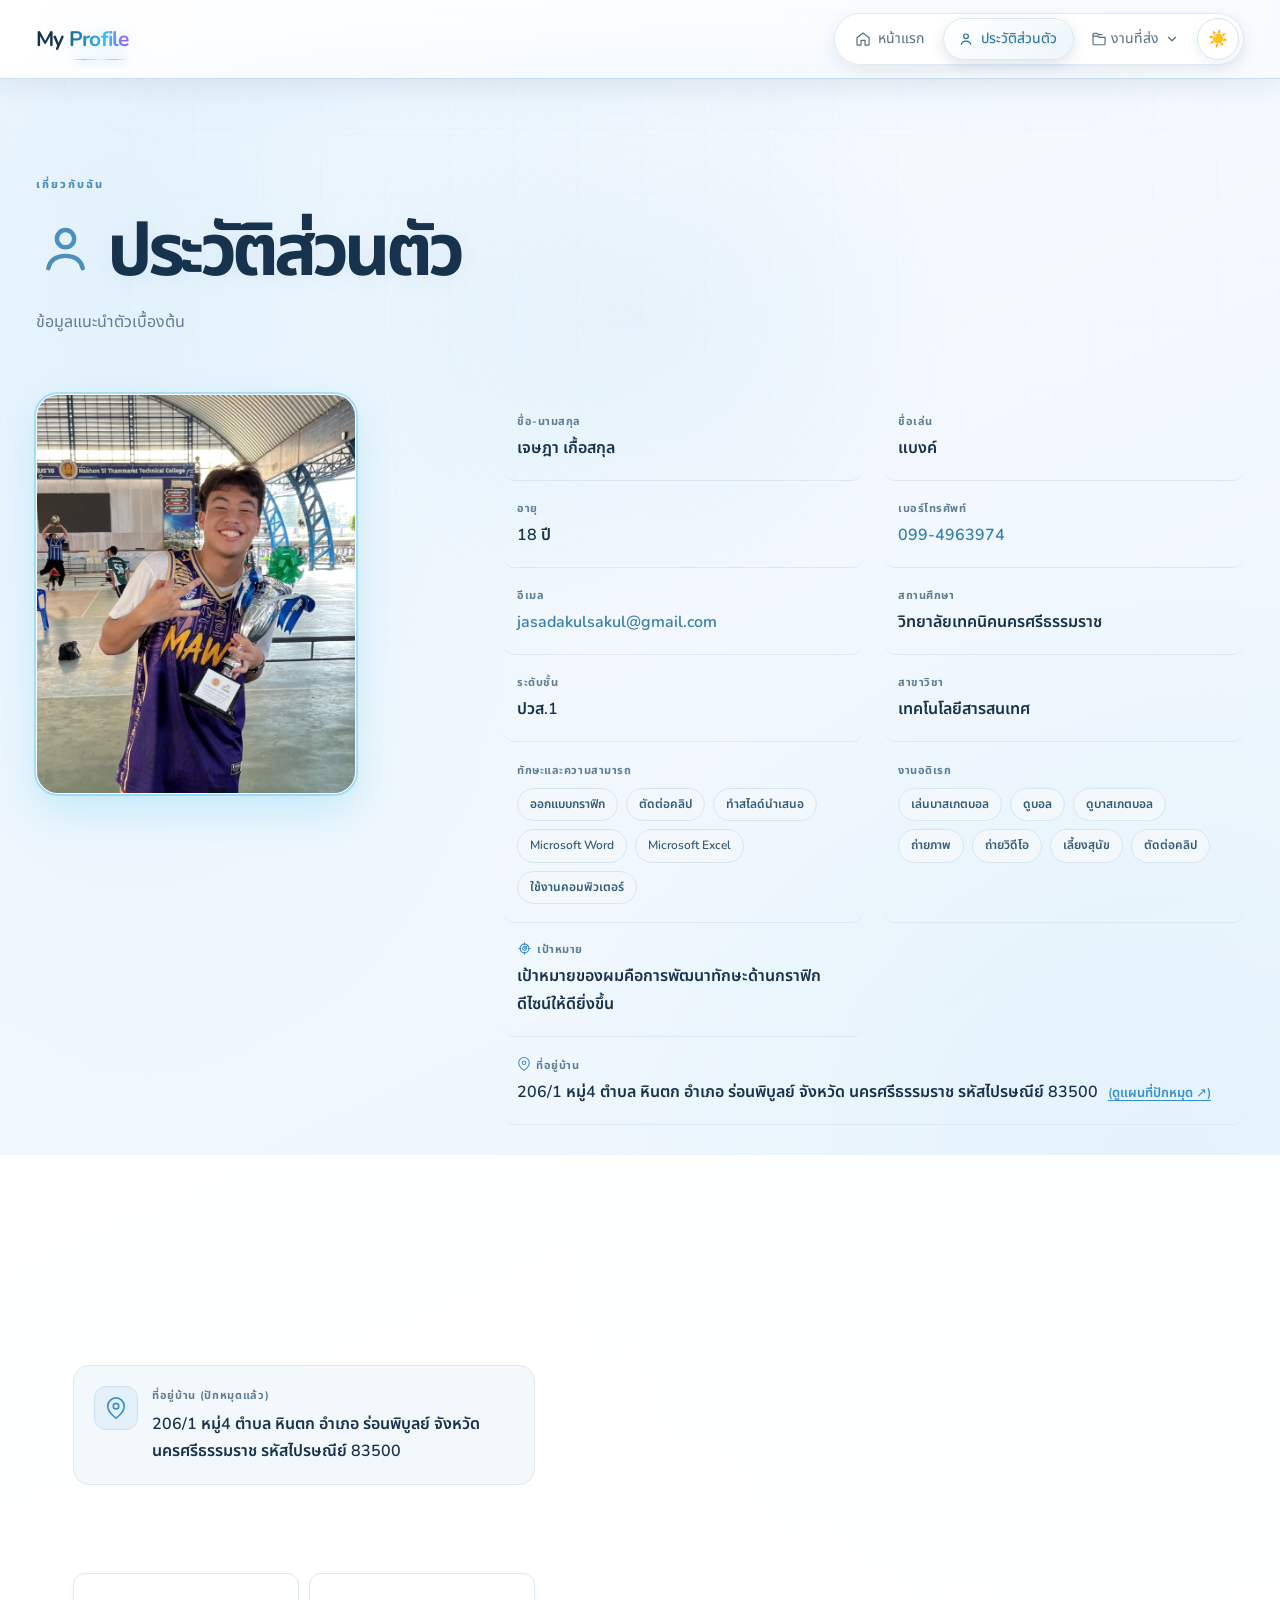
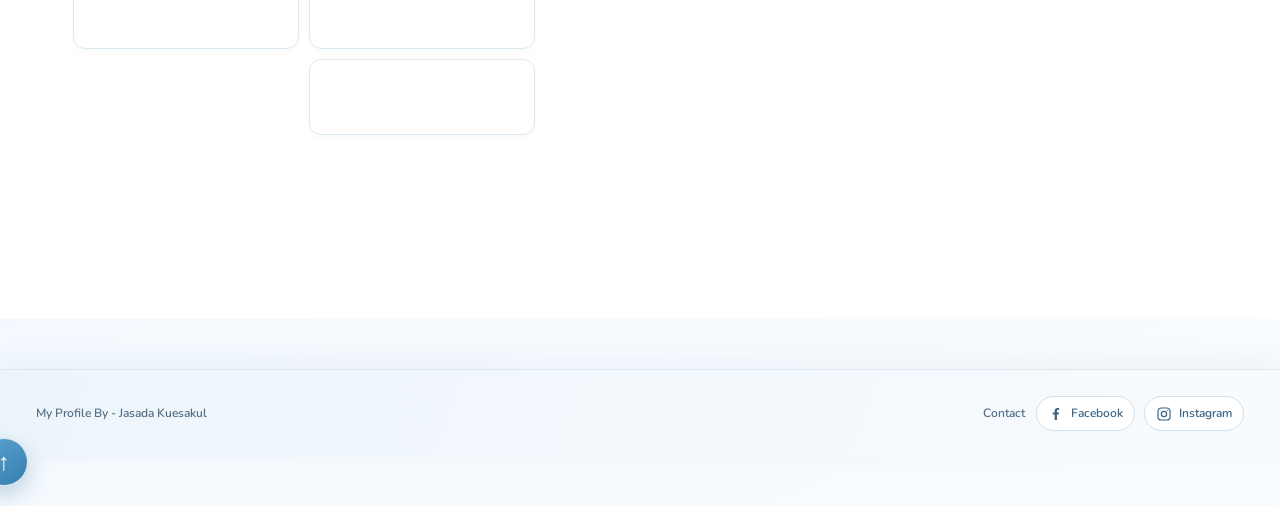
==== commit 6f77cb73: "Fix week 2 binding and filtering for all 4 assignments" ====
--- a/profile.html
+++ b/profile.html
@@ -9,8 +9,8 @@
   <link rel="preconnect" href="https://fonts.googleapis.com">
   <link rel="preconnect" href="https://fonts.gstatic.com" crossorigin>
   <link href="https://fonts.googleapis.com/css2?family=Nunito:wght@400;500;600;700;800&family=Noto+Sans+Thai:wght@300;400;500;600;700&display=swap" rel="stylesheet">
-  <link rel="stylesheet" href="style.css?v=15">
-  <script src="script.js?v=9" defer></script>
+  <link rel="stylesheet" href="style.css?v=17">
+  <script src="script.js?v=13" defer></script>
 </head>
 <body>
   <div class="page-sparkles" aria-hidden="true">
--- a/style.css
+++ b/style.css
@@ -3599,6 +3599,142 @@
   position: relative;
   display: flex;
   flex-direction: column;
+  grid-column: 1 / -1;
+  max-width: 1060px;
+  width: 100%;
+  margin-inline: auto;
+  border-radius: 18px;
+  overflow: hidden;
+  box-shadow: 0 16px 40px rgba(10, 24, 40, 0.12);
+  transition: transform 0.28s cubic-bezier(0.2, 0.8, 0.2, 1), box-shadow 0.28s ease, border-color 0.28s ease;
+}
+
+.work-card-slide:hover {
+  transform: translateY(-4px);
+  box-shadow: 0 24px 54px rgba(10, 24, 40, 0.18);
+}
+
+.work-card-slide .slide-carousel-card {
+  border-radius: 16px 16px 0 0;
+  box-shadow: none;
+}
+
+.work-card-slide .work-card-body {
+  padding: 24px 28px 28px;
+  min-height: auto;
+}
+
+.work-card-slide .work-card-badges {
+  margin-bottom: 12px;
+  gap: 10px;
+}
+
+.work-card-slide .work-week-badge,
+.work-card-slide .work-type-badge {
+  font-size: 13px;
+  padding: 5px 14px;
+  border-radius: 8px;
+}
+
+.work-card-slide .work-card-title {
+  font-size: 24px;
+  line-height: 1.35;
+  letter-spacing: -0.015em;
+  font-weight: 700;
+}
+
+.work-card-slide .work-card-description {
+  font-size: 15.5px;
+  line-height: 1.7;
+  margin-top: 10px;
+  max-width: 900px;
+}
+
+.work-card-slide .work-card-date {
+  font-size: 13px;
+  padding-top: 14px;
+}
+
+.work-card-slide .slide-zone-btn {
+  width: 52px;
+  height: 52px;
+}
+
+.work-card-slide .slide-zone-btn svg {
+  width: 28px;
+  height: 28px;
+}
+
+.work-card-slide .slide-counter-badge {
+  top: 18px;
+  left: 18px;
+  font-size: 13.5px;
+  padding: 6px 15px;
+}
+
+.work-card-slide .slide-expand-btn {
+  top: 18px;
+  right: 18px;
+  width: 42px;
+  height: 42px;
+}
+
+.work-card-slide .slide-expand-btn svg {
+  width: 19px;
+  height: 19px;
+}
+
+.work-card-slide .slide-pagination {
+  bottom: 18px;
+  padding: 5px 12px;
+}
+
+.work-card-slide .slide-dot {
+  width: 8px;
+  height: 8px;
+}
+
+.work-card-slide .slide-dot.is-active {
+  width: 24px;
+}
+
+@media (max-width: 768px) {
+  .work-card-slide {
+    max-width: 100%;
+    border-radius: 14px;
+  }
+  .work-card-slide .work-card-body {
+    padding: 16px 16px 20px;
+  }
+  .work-card-slide .work-card-title {
+    font-size: 19px;
+  }
+  .work-card-slide .work-card-description {
+    font-size: 13.5px;
+  }
+  .work-card-slide .slide-zone-btn {
+    width: 42px;
+    height: 42px;
+  }
+  .work-card-slide .slide-zone-btn svg {
+    width: 22px;
+    height: 22px;
+  }
+  .work-card-slide .slide-counter-badge {
+    top: 12px;
+    left: 12px;
+    font-size: 12px;
+    padding: 4px 10px;
+  }
+  .work-card-slide .slide-expand-btn {
+    top: 12px;
+    right: 12px;
+    width: 36px;
+    height: 36px;
+  }
+  .work-card-slide .slide-pagination {
+    bottom: 12px;
+  }
 }
 
 .slide-carousel-container,
@@ -3849,18 +3985,20 @@
   z-index: 6;
   display: flex;
   align-items: center;
-  gap: 6px;
-  padding: 4px 9px;
+  justify-content: center;
+  gap: 5px;
+  padding: 4px 10px;
   border-radius: 999px;
   background: rgba(8, 20, 34, 0.72);
   backdrop-filter: blur(10px);
   -webkit-backdrop-filter: blur(10px);
   border: 1px solid rgba(255, 255, 255, 0.16);
+  max-width: 88%;
 }
 
 .slide-dot {
-  width: 8px;
-  height: 8px;
+  width: 7px;
+  height: 7px;
   border-radius: 999px;
   border: none;
   background: rgba(255, 255, 255, 0.42);
@@ -3877,7 +4015,7 @@
 }
 
 .slide-dot.is-active {
-  width: 24px;
+  width: 20px;
   background: linear-gradient(90deg, #4da4de, #7bd1ff);
   box-shadow: 0 0 10px rgba(118, 198, 255, 0.65);
 }
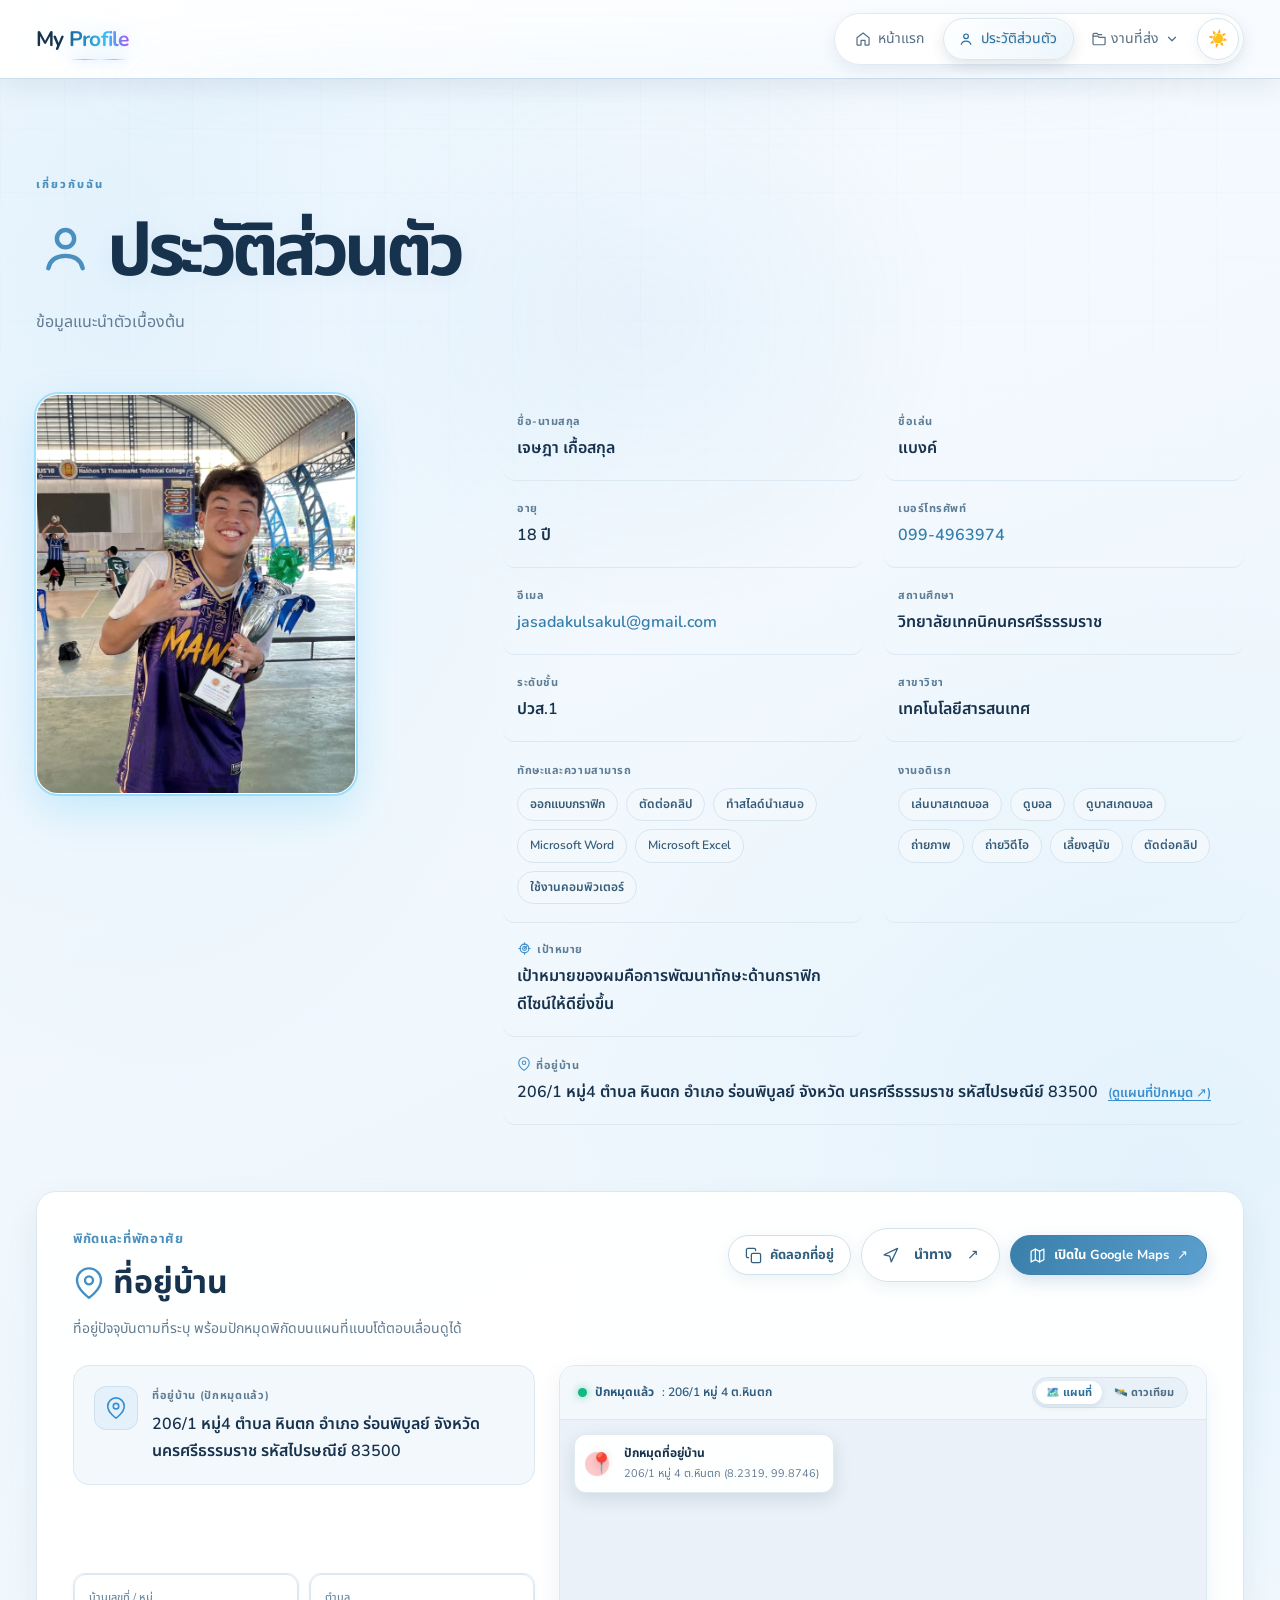
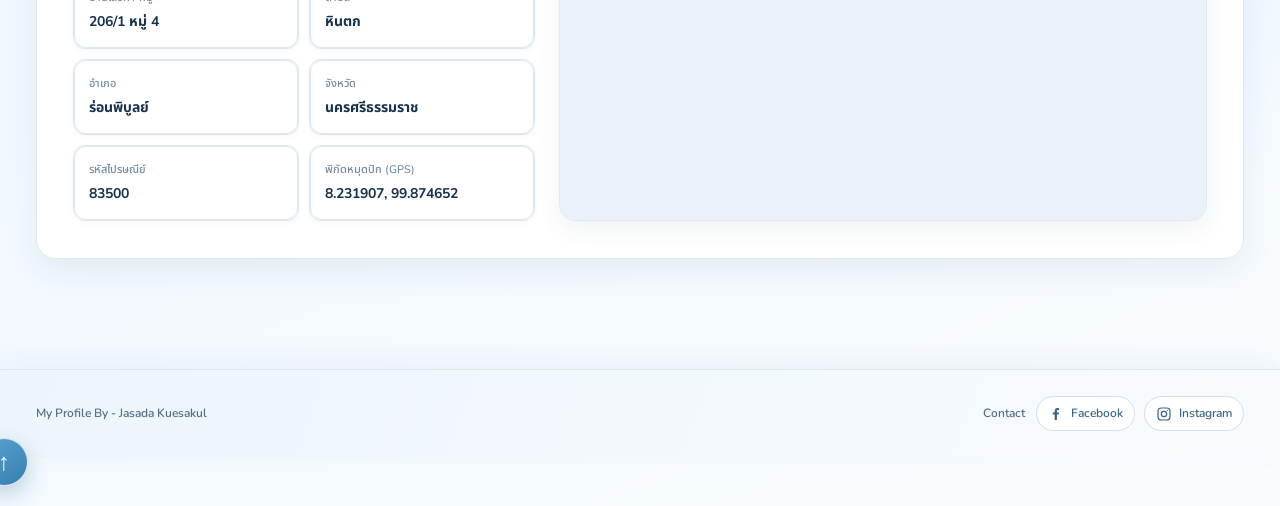
==== commit 8936e230: "Add Week 3 assignments: OOP Concepts slide presentation, Mind Map, Quiz, and Exercise" ====
--- a/profile.html
+++ b/profile.html
@@ -10,7 +10,7 @@
   <link rel="preconnect" href="https://fonts.gstatic.com" crossorigin>
   <link href="https://fonts.googleapis.com/css2?family=Nunito:wght@400;500;600;700;800&family=Noto+Sans+Thai:wght@300;400;500;600;700&display=swap" rel="stylesheet">
   <link rel="stylesheet" href="style.css?v=17">
-  <script src="script.js?v=13" defer></script>
+  <script src="script.js?v=15" defer></script>
 </head>
 <body>
   <div class="page-sparkles" aria-hidden="true">
